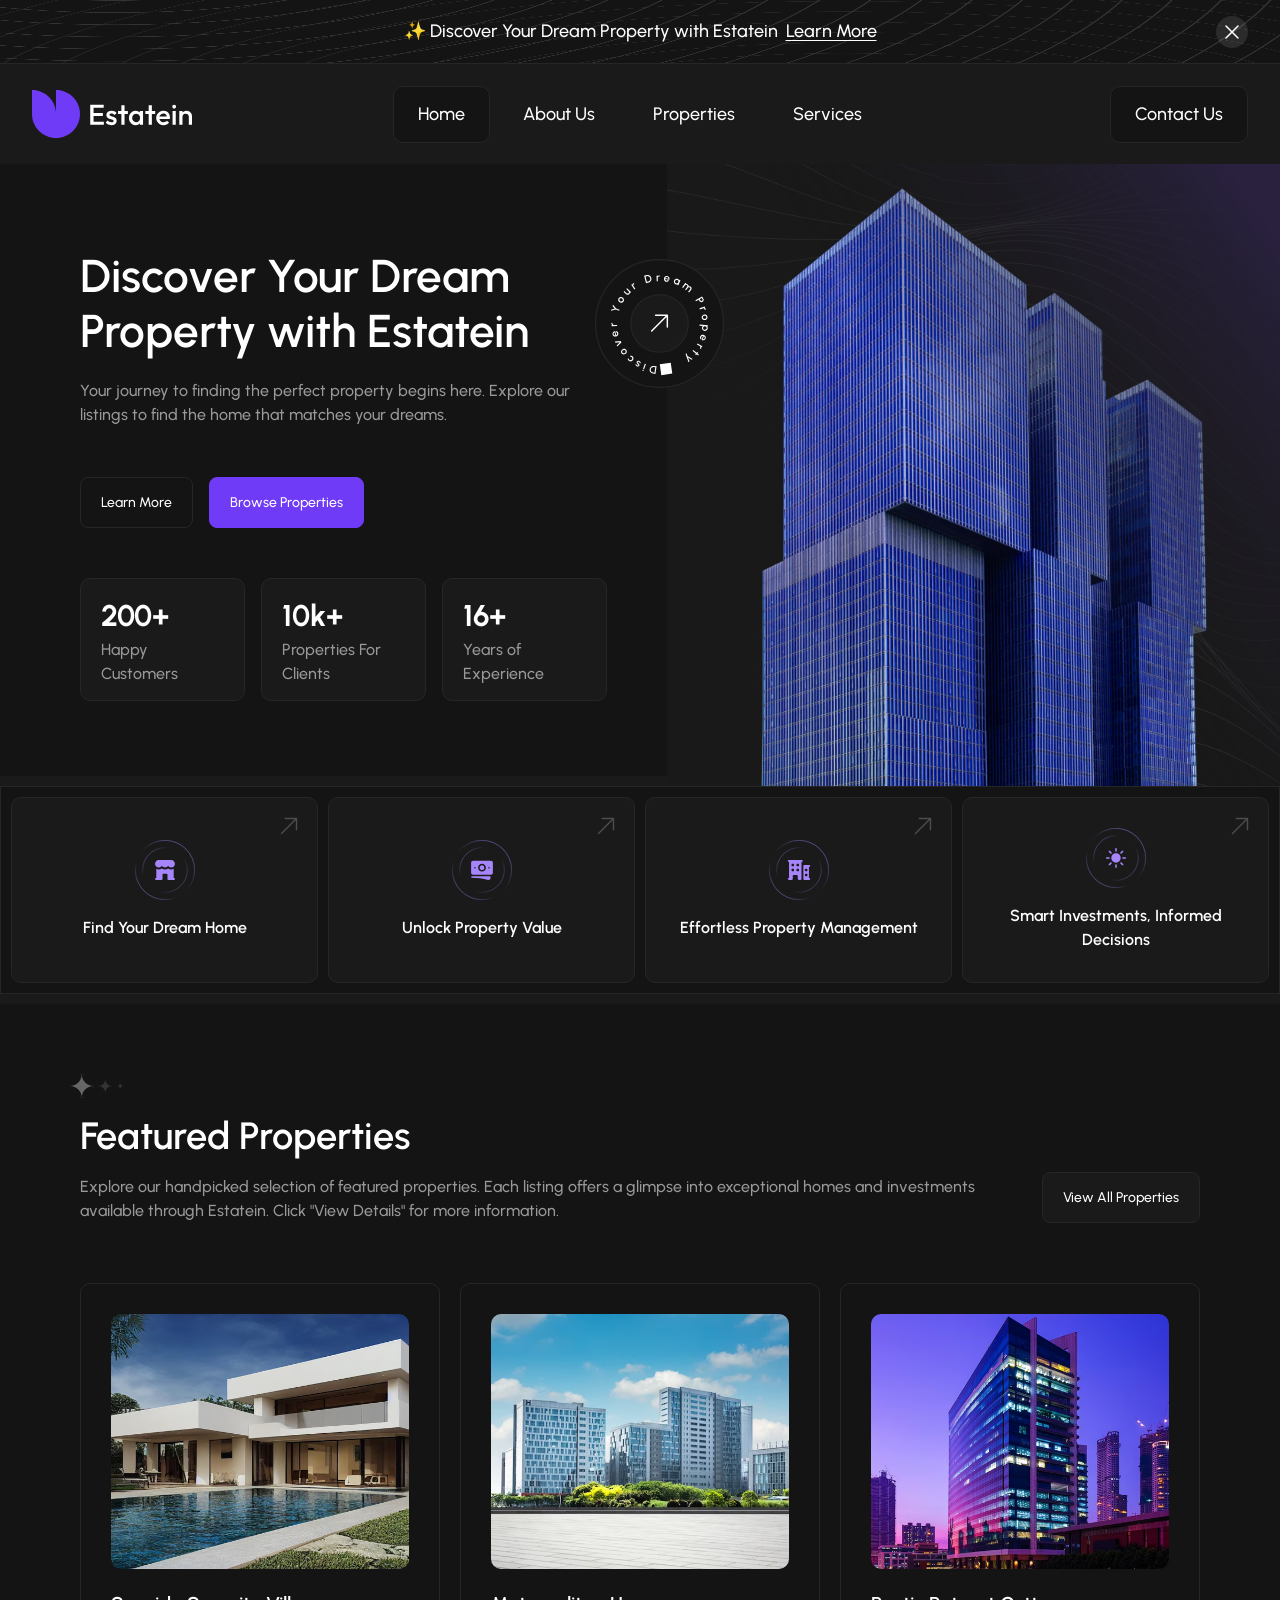
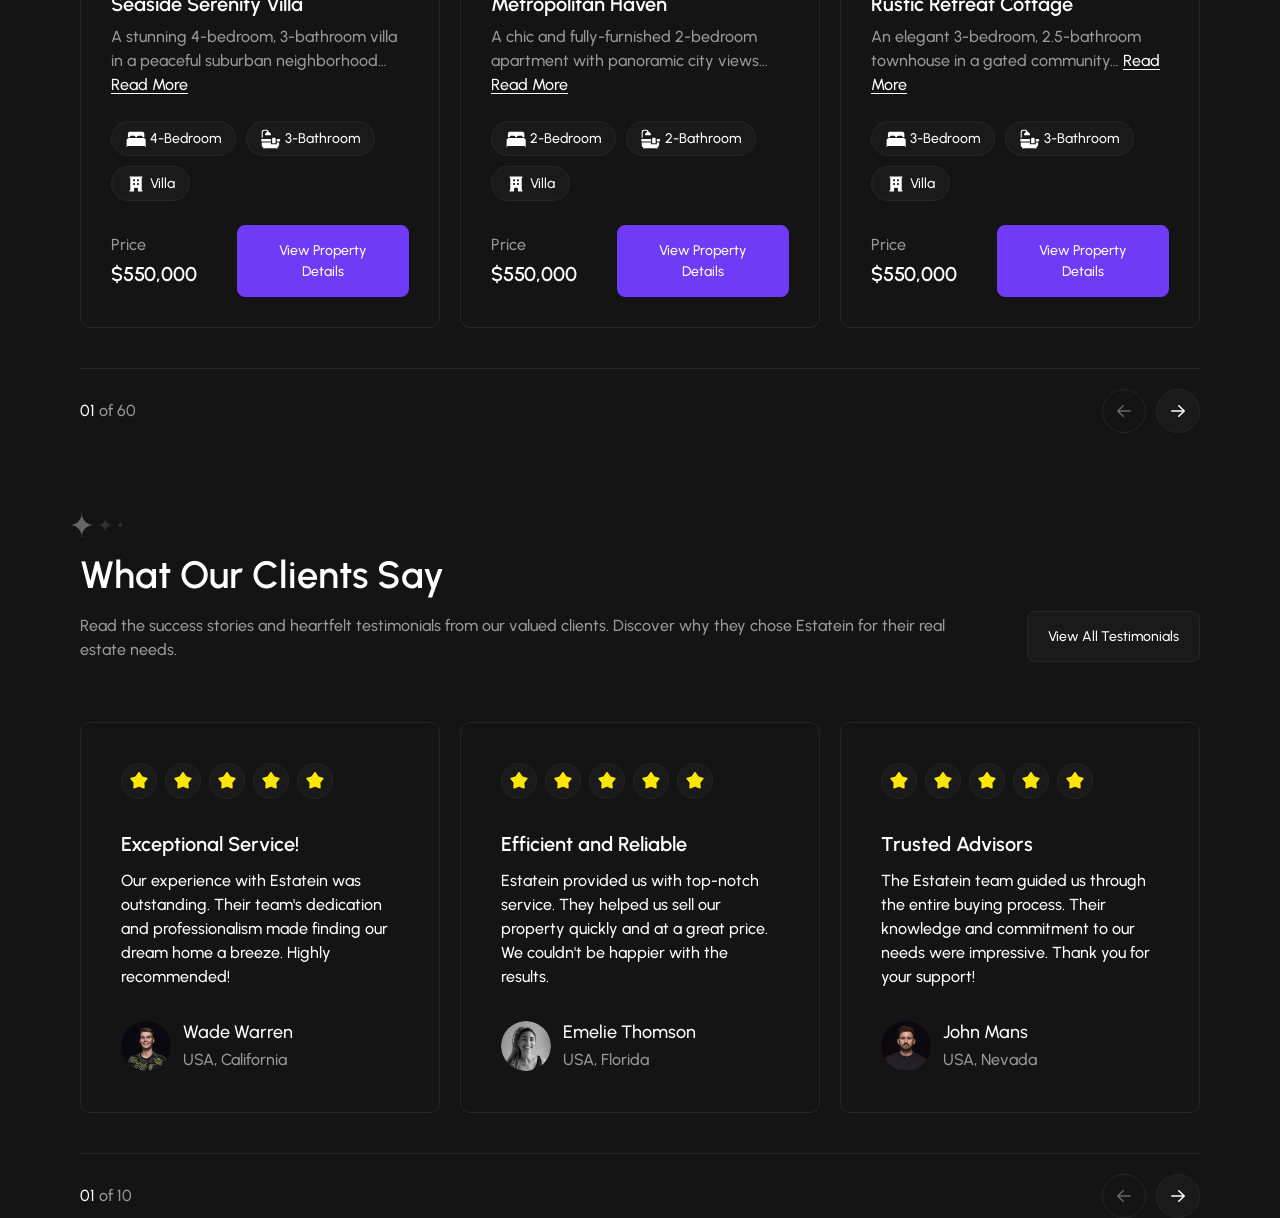
==== index.html @ b96c1e1b "Добавлена адаптивная секция отзывов клиентов и 3d tilt эффект для карточек с отзывами" ====
<!doctype html>
<html lang="en">
<head>
  <meta charset="UTF-8">
  <meta
    name="viewport"
    content="width=device-width, user-scalable=no, initial-scale=1.0, maximum-scale=1.0, minimum-scale=1.0"
  >
  <meta
    http-equiv="X-UA-Compatible"
    content="ie=edge"
  >
  <link
    rel="stylesheet"
    href="./css/fonts.css"
  >
  <link
    rel="stylesheet"
    href="./css/header.css"
  >
  <link
    rel="stylesheet"
    href="./css/footer.css"
  >
  <link
    rel="stylesheet"
    href="./css/normalize.css"
  >
  <link
    rel="stylesheet"
    href="./css/variables.css"
  >
  <link
    rel="stylesheet"
    href="./css/pages/home.css"
  >
  <link
    rel="stylesheet"
    href="./css/global.css"
  >
  <link
    rel="stylesheet"
    href="./css/card-tilt.css"
  >
  <script
    src="./js/burgerButton.js"
    defer
  ></script>
  <script
    src="./js/closeButton.js"
    defer
  ></script>
  <script
    src="./js/cardTilt.js"
    defer
  ></script>
  <title>Home Page</title>
</head>
<body>
<header class="header container">
  <div class="header-announcement">
    <div class="header-announcement-content">
      <span>✨ Discover Your Dream Property with Estatein</span>
      <a href="./properties.html">Learn More</a>
    </div>
    <button
      class="header-announcement-close"
      type="button"
      aria-label="Close announcement"
    >
      <img
        src="./images/items/button-header.svg"
        alt=""
        width="32"
        height="32"
      >
    </button>
  </div>

  <div class="header-inner">
    <div class="header-main">
      <div class="header-brand">
        <a
          class="header-logo"
          href="./index.html"
          aria-label="Estatein home"
        >
          <img
            src="./images/logo/Logo.svg"
            alt="Estatein"
            width="160"
            height="48"
          >
        </a>
      </div>

      <nav
        class="header-nav"
        aria-label="Main navigation"
      >
        <ul class="header-nav-list">
          <li>
            <a
              class="header-nav-link"
              href="./index.html"
              aria-current="page"
            >Home
            </a>
          </li>
          <li>
            <a
              class="header-nav-link"
              href="./about.html"
            >About Us
            </a>
          </li>
          <li>
            <a
              class="header-nav-link"
              href="./properties.html"
            >Properties
            </a>
          </li>
          <li>
            <a
              class="header-nav-link"
              href="./services.html"
            >Services
            </a>
          </li>
        </ul>
      </nav>

      <div class="header-actions">
        <a
          class="header-contact"
          href="./contact.html"
        >Contact Us
        </a>

        <button
          class="header-burger"
          type="button"
          aria-label="Open menu"
          aria-controls="site-dropdown-menu"
          aria-expanded="false"
          data-js-menu-toggle
        >
          <span aria-hidden="true"></span>
          <span aria-hidden="true"></span>
          <span aria-hidden="true"></span>
        </button>
      </div>
    </div>

    <nav
      class="dropdown-menu"
      id="site-dropdown-menu"
      aria-label="Mobile navigation"
      data-js-dropdown-menu
    >
      <ul class="dropdown-menu-list">
        <li>
          <a
            href="./index.html"
            aria-current="page"
          >Home
          </a>
        </li>
        <li>
          <a href="./about.html">About Us</a>
        </li>
        <li>
          <a href="./properties.html">Properties</a>
        </li>
        <li>
          <a href="./services.html">Services</a>
        </li>
        <li>
          <a href="./contact.html">Contact Us</a>
        </li>
      </ul>
    </nav>
  </div>
</header>
<main class="main container">
  <section
    class="hero"
    aria-labelledby="hero-title"
  >
    <div class="hero-main">
      <div class="hero-content">
        <h1
          class="hero-title"
          id="hero-title"
        >Discover Your Dream Property with Estatein
        </h1>
        <p class="hero-description">
          Your journey to finding the perfect property begins here. Explore our listings to find the home that matches your dreams.
        </p>

        <div class="hero-actions">
          <a
            class="hero-button"
            href="./about.html"
          >Learn More
          </a>
          <a
            class="hero-button hero-button-primary"
            href="./properties.html"
          >Browse Properties
          </a>
        </div>

        <ul
          class="hero-stats"
          aria-label="Estatein in numbers"
        >
          <li class="hero-stat">
            <strong class="hero-stat-value">200+</strong>
            <span class="hero-stat-label">Happy Customers</span>
          </li>
          <li class="hero-stat">
            <strong class="hero-stat-value">10k+</strong>
            <span class="hero-stat-label">Properties For Clients</span>
          </li>
          <li class="hero-stat">
            <strong class="hero-stat-value">16+</strong>
            <span class="hero-stat-label">Years of Experience</span>
          </li>
        </ul>
      </div>

      <div class="hero-media">
        <img
          class="hero-image"
          src="./images/hero/hero-building.png"
          alt="Modern high-rise buildings with blue glass facades"
          width="920"
          height="814"
          fetchpriority="high"
        >
        <a
          class="hero-discover"
          href="./properties.html"
          aria-label="Discover your dream property"
        >
          <img
            src="./images/hero/discover-property.svg"
            alt=""
            width="175"
            height="175"
          >
        </a>
      </div>
    </div>

    <ul
      class="hero-features"
      aria-label="Explore Estatein services"
    >
      <li class="hero-feature">
        <a
          class="hero-feature-link"
          href="./properties.html"
        >
          <img
            class="hero-feature-icon"
            src="./images/hero/find-home.svg"
            alt=""
            width="82"
            height="82"
          >
          <span class="hero-feature-title">Find Your Dream Home</span>
          <img
            class="hero-feature-arrow"
            src="./images/hero/arrow-up-right.svg"
            alt=""
            width="34"
            height="34"
          >
        </a>
      </li>
      <li class="hero-feature">
        <a
          class="hero-feature-link"
          href="./services.html"
        >
          <img
            class="hero-feature-icon"
            src="./images/hero/property-value.svg"
            alt=""
            width="82"
            height="82"
          >
          <span class="hero-feature-title">Unlock Property Value</span>
          <img
            class="hero-feature-arrow"
            src="./images/hero/arrow-up-right.svg"
            alt=""
            width="34"
            height="34"
          >
        </a>
      </li>
      <li class="hero-feature">
        <a
          class="hero-feature-link"
          href="./services.html"
        >
          <img
            class="hero-feature-icon"
            src="./images/hero/property-management.svg"
            alt=""
            width="82"
            height="82"
          >
          <span class="hero-feature-title">Effortless Property Management</span>
          <img
            class="hero-feature-arrow"
            src="./images/hero/arrow-up-right.svg"
            alt=""
            width="34"
            height="34"
          >
        </a>
      </li>
      <li class="hero-feature">
        <a
          class="hero-feature-link"
          href="./services.html"
        >
          <img
            class="hero-feature-icon"
            src="./images/hero/smart-investments.svg"
            alt=""
            width="82"
            height="82"
          >
          <span class="hero-feature-title">Smart Investments, Informed Decisions</span>
          <img
            class="hero-feature-arrow"
            src="./images/hero/arrow-up-right.svg"
            alt=""
            width="34"
            height="34"
          >
        </a>
      </li>
    </ul>
  </section>
  <section class="properties" aria-labelledby="properties-title">
    <div class="properties-header">
      <img
        class="properties-sparkles"
        src="./images/properties/sparkles.svg"
        alt=""
        width="69"
        height="30"
      >
      <h2 class="properties-title" id="properties-title">Featured Properties</h2>
      <p class="properties-description">
        Explore our handpicked selection of featured properties. Each listing offers a glimpse into exceptional homes and investments available through Estatein.<span class="properties-description-extra"> Click "View Details" for more information.</span>
      </p>
    </div>

    <a class="properties-all" href="./properties.html">View All Properties</a>

    <ul
      class="properties-list"
      aria-label="Featured properties. Scroll to view more homes."
      tabindex="0"
      data-js-properties-list
    >
      <li class="property-card-item">
        <article class="property-card" aria-labelledby="seaside-property-title">
          <img
            class="property-card-image"
            src="./images/properties/seaside-serenity-villa.png"
            alt="Modern white villa with a swimming pool and palm trees"
            width="432"
            height="318"
            loading="lazy"
          >
          <div class="property-card-content">
            <div class="property-card-description">
              <h3 class="property-card-title" id="seaside-property-title">Seaside Serenity Villa</h3>
              <p class="property-card-text">
                A stunning 4-bedroom, 3-bathroom villa in a peaceful suburban neighborhood…
                <a class="property-card-read-more" href="./property-details.html">Read More</a>
              </p>
            </div>
            <ul class="property-tags" aria-label="Property features">
              <li class="property-tag">
                <img src="./images/properties/bedroom.svg" alt="" width="24" height="24" >
                <span>4-Bedroom</span>
              </li>
              <li class="property-tag">
                <img src="./images/properties/bathroom.svg" alt="" width="24" height="24" >
                <span>3-Bathroom</span>
              </li>
              <li class="property-tag">
                <img src="./images/properties/villa.svg" alt="" width="24" height="24" >
                <span>Villa</span>
              </li>
            </ul>
            <div class="property-card-footer">
              <div class="property-price">
                <span class="property-price-label">Price</span>
                <strong class="property-price-value">$550,000</strong>
              </div>
              <a class="property-card-button" href="./property-details.html">View Property Details</a>
            </div>
          </div>
        </article>
      </li>

      <li class="property-card-item">
        <article class="property-card" aria-labelledby="metropolitan-property-title">
          <img
            class="property-card-image"
            src="./images/properties/metropolitan-haven.png"
            alt="Light blue residential towers overlooking the waterfront"
            width="432"
            height="318"
            loading="lazy"
          >
          <div class="property-card-content">
            <div class="property-card-description">
              <h3 class="property-card-title" id="metropolitan-property-title">Metropolitan Haven</h3>
              <p class="property-card-text">
                A chic and fully-furnished 2-bedroom apartment with panoramic city views…
                <a class="property-card-read-more" href="./property-details.html">Read More</a>
              </p>
            </div>
            <ul class="property-tags" aria-label="Property features">
              <li class="property-tag">
                <img src="./images/properties/bedroom.svg" alt="" width="24" height="24" >
                <span>2-Bedroom</span>
              </li>
              <li class="property-tag">
                <img src="./images/properties/bathroom.svg" alt="" width="24" height="24" >
                <span>2-Bathroom</span>
              </li>
              <li class="property-tag">
                <img src="./images/properties/villa.svg" alt="" width="24" height="24" >
                <span>Villa</span>
              </li>
            </ul>
            <div class="property-card-footer">
              <div class="property-price">
                <span class="property-price-label">Price</span>
                <strong class="property-price-value">$550,000</strong>
              </div>
              <a class="property-card-button" href="./property-details.html">View Property Details</a>
            </div>
          </div>
        </article>
      </li>

      <li class="property-card-item">
        <article class="property-card" aria-labelledby="rustic-property-title">
          <img
            class="property-card-image"
            src="./images/properties/rustic-retreat-cottage.png"
            alt="Glass skyscrapers lit in purple at dusk"
            width="432"
            height="318"
            loading="lazy"
          >
          <div class="property-card-content">
            <div class="property-card-description">
              <h3 class="property-card-title" id="rustic-property-title">Rustic Retreat Cottage</h3>
              <p class="property-card-text">
                An elegant 3-bedroom, 2.5-bathroom townhouse in a gated community…
                <a class="property-card-read-more" href="./property-details.html">Read More</a>
              </p>
            </div>
            <ul class="property-tags" aria-label="Property features">
              <li class="property-tag">
                <img src="./images/properties/bedroom.svg" alt="" width="24" height="24" >
                <span>3-Bedroom</span>
              </li>
              <li class="property-tag">
                <img src="./images/properties/bathroom.svg" alt="" width="24" height="24" >
                <span>3-Bathroom</span>
              </li>
              <li class="property-tag">
                <img src="./images/properties/villa.svg" alt="" width="24" height="24" >
                <span>Villa</span>
              </li>
            </ul>
            <div class="property-card-footer">
              <div class="property-price">
                <span class="property-price-label">Price</span>
                <strong class="property-price-value">$550,000</strong>
              </div>
              <a class="property-card-button" href="./property-details.html">View Property Details</a>
            </div>
          </div>
        </article>
      </li>
    </ul>

    <div class="properties-footer">
      <nav class="properties-pagination" aria-label="Featured properties pagination">
        <span class="properties-counter"><span class="properties-current-page">01</span> of 60</span>
        <button
          class="properties-arrow properties-arrow-prev"
          type="button"
          aria-label="Previous properties"
          data-js-properties-prev
          disabled
        >
          <img src="./images/properties/arrow-right.svg" alt="" width="24" height="24" >
        </button>
        <button
          class="properties-arrow properties-arrow-next"
          type="button"
          aria-label="Next properties"
          data-js-properties-next
        >
          <img src="./images/properties/arrow-right.svg" alt="" width="24" height="24" >
        </button>
      </nav>
    </div>
  </section>
  <section class="testimonials" aria-labelledby="testimonials-title">
    <div class="testimonials-header">
      <img
        class="testimonials-sparkles"
        src="./images/properties/sparkles.svg"
        alt=""
        width="69"
        height="30"
      >
      <h2 class="testimonials-title" id="testimonials-title">What Our Clients Say</h2>
      <p class="testimonials-description">
        Read the success stories and heartfelt testimonials from our valued clients. Discover why they chose Estatein for their real estate needs.
      </p>
    </div>

    <a class="testimonials-all" href="./about.html">View All Testimonials</a>

    <ul
      class="testimonials-list"
      id="testimonials-list"
      aria-label="Client testimonials. Scroll to read more reviews."
      tabindex="0"
      data-js-testimonials-list
    >
      <li class="review-card-item t-tilt" data-js-tilt>
        <article class="review-card t-tilt-card" data-js-tilt-card aria-labelledby="wade-review-title">
          <div class="review-rating" role="img" aria-label="Rated 5 out of 5">
            <img src="./images/testimonials/rating-star.svg" alt="" width="44" height="44">
            <img src="./images/testimonials/rating-star.svg" alt="" width="44" height="44">
            <img src="./images/testimonials/rating-star.svg" alt="" width="44" height="44">
            <img src="./images/testimonials/rating-star.svg" alt="" width="44" height="44">
            <img src="./images/testimonials/rating-star.svg" alt="" width="44" height="44">
          </div>
          <div class="review-content">
            <h3 class="review-title" id="wade-review-title">Exceptional Service!</h3>
            <blockquote class="review-quote">
              <p class="review-text">
                Our experience with Estatein was outstanding. Their team's dedication and professionalism made finding our dream home a breeze. Highly recommended!
              </p>
            </blockquote>
          </div>
          <div class="review-author">
            <img
              class="review-author-photo"
              src="./images/testimonials/wade-warren.png"
              alt=""
              width="60"
              height="60"
              loading="lazy"
            >
            <div class="review-author-info">
              <span class="review-author-name">Wade Warren</span>
              <span class="review-author-location">USA, California</span>
            </div>
          </div>
          <div class="t-tilt-glare" aria-hidden="true"></div>
        </article>
      </li>

      <li class="review-card-item t-tilt" data-js-tilt>
        <article class="review-card t-tilt-card" data-js-tilt-card aria-labelledby="emelie-review-title">
          <div class="review-rating" role="img" aria-label="Rated 5 out of 5">
            <img src="./images/testimonials/rating-star.svg" alt="" width="44" height="44">
            <img src="./images/testimonials/rating-star.svg" alt="" width="44" height="44">
            <img src="./images/testimonials/rating-star.svg" alt="" width="44" height="44">
            <img src="./images/testimonials/rating-star.svg" alt="" width="44" height="44">
            <img src="./images/testimonials/rating-star.svg" alt="" width="44" height="44">
          </div>
          <div class="review-content">
            <h3 class="review-title" id="emelie-review-title">Efficient and Reliable</h3>
            <blockquote class="review-quote">
              <p class="review-text">
                Estatein provided us with top-notch service. They helped us sell our property quickly and at a great price. We couldn't be happier with the results.
              </p>
            </blockquote>
          </div>
          <div class="review-author">
            <img
              class="review-author-photo"
              src="./images/testimonials/emelie-thomson.png"
              alt=""
              width="60"
              height="60"
              loading="lazy"
            >
            <div class="review-author-info">
              <span class="review-author-name">Emelie Thomson</span>
              <span class="review-author-location">USA, Florida</span>
            </div>
          </div>
          <div class="t-tilt-glare" aria-hidden="true"></div>
        </article>
      </li>

      <li class="review-card-item t-tilt" data-js-tilt>
        <article class="review-card t-tilt-card" data-js-tilt-card aria-labelledby="john-review-title">
          <div class="review-rating" role="img" aria-label="Rated 5 out of 5">
            <img src="./images/testimonials/rating-star.svg" alt="" width="44" height="44">
            <img src="./images/testimonials/rating-star.svg" alt="" width="44" height="44">
            <img src="./images/testimonials/rating-star.svg" alt="" width="44" height="44">
            <img src="./images/testimonials/rating-star.svg" alt="" width="44" height="44">
            <img src="./images/testimonials/rating-star.svg" alt="" width="44" height="44">
          </div>
          <div class="review-content">
            <h3 class="review-title" id="john-review-title">Trusted Advisors</h3>
            <blockquote class="review-quote">
              <p class="review-text">
                The Estatein team guided us through the entire buying process. Their knowledge and commitment to our needs were impressive. Thank you for your support!
              </p>
            </blockquote>
          </div>
          <div class="review-author">
            <img
              class="review-author-photo"
              src="./images/testimonials/john-mans.png"
              alt=""
              width="60"
              height="60"
              loading="lazy"
            >
            <div class="review-author-info">
              <span class="review-author-name">John Mans</span>
              <span class="review-author-location">USA, Nevada</span>
            </div>
          </div>
          <div class="t-tilt-glare" aria-hidden="true"></div>
        </article>
      </li>
    </ul>

    <div class="testimonials-footer">
      <nav class="testimonials-pagination" aria-label="Client testimonials pagination">
        <span class="testimonials-counter" data-js-testimonials-counter><span class="testimonials-current-page">01</span> of 10</span>
        <button
          class="testimonials-arrow testimonials-arrow-prev"
          type="button"
          aria-label="Previous testimonials"
          data-js-testimonials-prev
          disabled
        >
          <img src="./images/properties/arrow-right.svg" alt="" width="24" height="24">
        </button>
        <button
          class="testimonials-arrow testimonials-arrow-next"
          type="button"
          aria-label="Next testimonials"
          data-js-testimonials-next
        >
          <img src="./images/properties/arrow-right.svg" alt="" width="24" height="24">
        </button>
      </nav>
    </div>
  </section>
</main>

</body>
</html>
---- css/fonts.css ----
@font-face {
  font-family: "Urbanist";
  src: url("../fonts/Urbanist-Variable.ttf") format("truetype");
  font-style: normal;
  font-weight: 100 900;
  font-display: swap;
}

@font-face {
  font-family: "Urbanist";
  src: url("../fonts/Urbanist-Italic-Variable.ttf") format("truetype");
  font-style: italic;
  font-weight: 100 900;
  font-display: swap;
}
---- css/header.css ----
.header.container {
  position: sticky;
  top: 0;
  z-index: 100;
  width: 100%;
  max-width: none;
  padding: 0;
  margin: 0;
  background: var(--color-grey-10);
}

.header-announcement {
  display: flex;
  align-items: center;
  min-height: 64px;
  padding: 12px 32px;
  background-color: var(--color-grey-08);
  background-image:
    repeating-radial-gradient(ellipse 35% 180% at 9% -110%, transparent 0 34px, var(--color-grey-20) 35px 36px, transparent 37px 48px),
    repeating-radial-gradient(ellipse 45% 170% at 66% 180%, transparent 0 42px, var(--color-grey-15) 43px 44px, transparent 45px 56px);
  border-bottom: 1px solid var(--color-grey-15);
  color: var(--color-absolute-white);
  font-size: 18px;
  font-weight: 500;
  white-space: nowrap;
}

.header-announcement.non-active {
  display: none;
}

.header-announcement::before {
  content: "";
  flex: 0 0 32px;
}

.header-announcement-content {
  display: flex;
  align-items: center;
  justify-content: center;
  flex: 1;
  gap: 8px;
}

.header-announcement a {
  color: inherit;
  text-decoration: underline;
  text-underline-offset: 3px;
}

.header-announcement-close {
  flex: 0 0 32px;
  width: 32px;
  height: 32px;
  padding: 0;
  border: 0;
  border-radius: 50%;
  background: transparent;
  cursor: pointer;
}

.header-inner {
  position: relative;
  display: flex;
  flex-direction: column;
  width: calc(100% - 64px);
  max-width: 1600px;
  margin: 0 auto;
}

.header-main {
  display: flex;
  align-items: center;
  min-height: 100px;
  gap: 16px;
}

.header-brand,
.header-actions {
  display: flex;
  align-items: center;
  flex: 1 1 0;
}

.header-actions {
  justify-content: flex-end;
}

.header-logo {
  display: inline-flex;
}

.header-logo img {
  width: 160px;
  height: 48px;
}

.header-nav-list {
  display: flex;
  align-items: center;
  gap: 8px;
}

.header-nav-link,
.header-contact {
  display: inline-flex;
  align-items: center;
  justify-content: center;
  min-height: 56px;
  padding: 14px 24px;
  border: 1px solid transparent;
  border-radius: 10px;
  color: var(--color-absolute-white);
  font-size: 18px;
  font-weight: 500;
  text-decoration: none;
  white-space: nowrap;
  transition: border-color 0.3s ease, background-color 0.3s ease;
}

.header-nav-link:hover,
.header-nav-link:focus-visible,
.header-nav-link[aria-current="page"] {
  border-color: var(--color-grey-15);
  background: var(--color-grey-08);
}

.header-contact {
  border-color: var(--color-grey-15);
  background: var(--color-grey-08);
}

.header-contact:hover,
.header-contact:focus-visible {
  border-color: var(--color-purple-60);
}

.header-burger,
.dropdown-menu {
  display: none;
}

@media (max-width: 960px) {
  .header-nav,
  .header-contact {
    display: none;
  }

  .header-actions {
    flex: 0 0 auto;
  }

  .header-main {
    min-height: 80px;
  }

  .header-burger {
    display: flex;
    flex-direction: column;
    align-items: flex-end;
    justify-content: center;
    gap: 4.375px;
    width: 28px;
    height: 28px;
    padding: 0 3.5px;
    border: 0;
    border-radius: 0;
    background: transparent;
    cursor: pointer;
  }

  .header-burger span {
    flex-shrink: 0;
    width: 21px;
    height: 1.75px;
    border-radius: 1px;
    background: var(--color-absolute-white);
  }

  .header-burger span:last-child {
    width: 11.375px;
  }

  .dropdown-menu {
    position: absolute;
    top: calc(100% + 8px);
    right: 0;
    display: block;
    width: min(320px, 100%);
    padding: 12px;
    border: 1px solid var(--color-grey-15);
    border-radius: 10px;
    background: var(--color-grey-10);
    box-shadow: 0 10px 30px var(--color-grey-08);
    transform-origin: top right;
    transform: scale(var(--dropdown-closing-scale));
    opacity: 0;
    visibility: hidden;
    pointer-events: none;
    transition:
      transform var(--dropdown-close-dur) var(--dropdown-ease),
      opacity var(--dropdown-close-dur) var(--dropdown-ease),
      visibility 0s linear var(--dropdown-close-dur);
    will-change: transform, opacity;
  }

  .dropdown-menu.is-active {
    transform: scale(1);
    opacity: 1;
    visibility: visible;
    pointer-events: auto;
    animation: dropdown-open var(--dropdown-open-dur) var(--dropdown-ease);
    transition:
      transform var(--dropdown-open-dur) var(--dropdown-ease),
      opacity var(--dropdown-open-dur) var(--dropdown-ease),
      visibility 0s;
  }

  .dropdown-menu-list {
    display: flex;
    flex-direction: column;
    gap: 4px;
  }

  .dropdown-menu-list a {
    display: block;
    padding: 12px 16px;
    border-radius: 8px;
    color: var(--color-absolute-white);
    font-size: 16px;
    text-decoration: none;
  }

  .dropdown-menu-list a:hover,
  .dropdown-menu-list a:focus-visible,
  .dropdown-menu-list a[aria-current="page"] {
    background: var(--color-grey-08);
  }
}

@keyframes dropdown-open {
  from {
    transform: scale(var(--dropdown-pre-scale));
    opacity: 0;
  }

  to {
    transform: scale(1);
    opacity: 1;
  }
}

@media (max-width: 600px) {
  .header-announcement {
    padding: 12px 16px;
    font-size: 13px;
    white-space: normal;
  }

  .header-announcement-content {
    flex-wrap: wrap;
    gap: 4px;
    text-align: center;
  }

  .header-inner {
    width: calc(100% - 40px);
  }

  .header-main {
    min-height: 72px;
  }

  .header-logo img {
    width: 128px;
    height: auto;
  }
}

@media (prefers-reduced-motion: reduce) {
  .header-nav-link,
  .header-contact,
  .dropdown-menu,
  .dropdown-menu.is-active {
    transition: none;
  }

  .dropdown-menu.is-active {
    animation: none;
  }
}
---- css/variables.css ----
:root {
  /* Figma: Absolute */
  --color-absolute-white: #ffffff;
  --color-absolute-black: #000000;

  /* Figma: Purple */
  --color-purple-60: #703bf7;
  --color-purple-65: #8254f8;
  --color-purple-70: #946cf9;
  --color-purple-75: #a685fa;
  --color-purple-90: #dbcefd;
  --color-purple-95: #ede7fe;
  --color-purple-97: #f4f0fe;
  --color-purple-99: #fbfaff;

  /* Figma: White */
  --color-white-90: #e4e4e7;
  --color-white-95: #f1f1f3;
  --color-white-97: #f7f7f8;
  --color-white-99: #fcfcfd;

  /* Figma: Grey */
  --color-grey-08: #141414;
  --color-grey-10: #1a1a1a;
  --color-grey-15: #262626;
  --color-grey-20: #333333;
  --color-grey-30: #4d4d4d;
  --color-grey-40: #666666;
  --color-grey-50: #808080;
  --color-grey-60: #999999;

  /* Colors already referenced by header.css */
  --color-surface: var(--color-grey-10);
  --color-border: var(--color-grey-15);
  --color-nav-hover: #b89bff;
  --dropdown-open-dur: 250ms;
  --dropdown-close-dur: 150ms;
  --dropdown-pre-scale: 0.97;
  --dropdown-closing-scale: 0.99;
  --dropdown-ease: cubic-bezier(0.22, 1, 0.36, 1);

  /* Card hover tilt */
  --tilt-perspective: 1000px;
  --tilt-return: 1000ms;
  --tilt-return-ease: cubic-bezier(0.22, 1, 0.36, 1);
  --tilt-follow: 400ms;
  --tilt-follow-ease: cubic-bezier(0.22, 1, 0.36, 1);
  --tilt-glare-opacity: 0.32;
  --tilt-glare-fade: 300ms;
  --tilt-glare-ease: cubic-bezier(0.22, 1, 0.36, 1);

  --color-tilt-glare-strong: rgba(255, 255, 255, 0.48);
  --color-tilt-glare-soft: rgba(255, 255, 255, 0.06);
  --color-tilt-glare-medium: rgba(255, 255, 255, 0.22);
  --color-tilt-glare-faint: rgba(255, 255, 255, 0.04);
  --color-tilt-glare-wide: rgba(255, 255, 255, 0.10);
  --color-tilt-glare-transparent: rgba(255, 255, 255, 0);
}
---- css/pages/home.css ----
.main.container {
  max-width: none;
  padding: 0;
}

.hero-main {
  display: flex;
}

.hero-content {
  display: flex;
  flex-direction: column;
  justify-content: center;
  flex: 0 0 52.083333%;
  min-width: 0;
  padding: 80px 80px 80px max(80px, calc((100vw - 1596px) / 2));
}

.hero-title {
  font-size: 60px;
  font-weight: 600;
  line-height: 1.2;
}

.hero-description {
  margin-top: 24px;
  color: var(--color-grey-60);
  font-size: 18px;
  font-weight: 500;
  line-height: 1.5;
}

.hero-actions {
  display: flex;
  flex-wrap: wrap;
  gap: 20px;
  margin-top: 60px;
}

.hero-button {
  display: inline-flex;
  align-items: center;
  justify-content: center;
  padding: 18px 24px;
  border: 1px solid var(--color-grey-15);
  border-radius: 10px;
  color: var(--color-absolute-white);
  background: var(--color-grey-08);
  font-size: 18px;
  font-weight: 500;
  line-height: 1.5;
  text-decoration: none;
  transition: background-color 0.2s ease, border-color 0.2s ease;
}

.hero-button-primary {
  border-color: var(--color-purple-60);
  background: var(--color-purple-60);
}

.hero-stats {
  display: flex;
  gap: 20px;
  margin-top: 60px;
}

.hero-stat {
  display: flex;
  flex-direction: column;
  flex: 1 1 0;
  min-width: 0;
  padding: 16px 24px;
  border: 1px solid var(--color-grey-15);
  border-radius: 12px;
  background: var(--color-grey-10);
}

.hero-stat-value {
  font-size: 40px;
  font-weight: 700;
  line-height: 1.5;
}

.hero-stat-label {
  color: var(--color-grey-60);
  font-size: 18px;
  font-weight: 500;
  line-height: 1.5;
}

.hero-media {
  position: relative;
  flex: 1 1 0;
  min-width: 0;
}

.hero-image {
  width: 100%;
  height: 814px;
  object-fit: cover;
}

.hero-discover {
  position: absolute;
  top: 148px;
  left: -96px;
  width: 175px;
  border-radius: 50%;
}

.hero-discover img {
  width: 100%;
  height: auto;
}

.hero-features {
  display: flex;
  gap: 20px;
  padding: 20px;
  border: 1px solid var(--color-grey-15);
  background: var(--color-grey-08);
  box-shadow: 0 0 0 10px var(--color-grey-10);
}

.hero-feature {
  display: flex;
  flex: 1 1 0;
  min-width: 0;
}

.hero-feature-link {
  position: relative;
  display: flex;
  flex-direction: column;
  align-items: center;
  justify-content: center;
  gap: 20px;
  width: 100%;
  padding: 40px 20px;
  border: 1px solid var(--color-grey-15);
  border-radius: 12px;
  color: var(--color-absolute-white);
  background: var(--color-grey-10);
  text-align: center;
  text-decoration: none;
  transition: border-color 0.2s ease;
}

.hero-feature-icon {
  width: 82px;
  height: 82px;
}

.hero-feature-title {
  font-size: 20px;
  font-weight: 600;
  line-height: 1.5;
}

.hero-feature-arrow {
  position: absolute;
  top: 20px;
  right: 20px;
  width: 34px;
  height: 34px;
}

@media (max-width: 1440px) {
  .hero-content {
    padding: 60px 60px 60px 80px;
  }

  .hero-title {
    font-size: 46px;
  }

  .hero-description {
    margin-top: 20px;
    font-size: 16px;
  }

  .hero-actions,
  .hero-stats {
    gap: 16px;
    margin-top: 50px;
  }

  .hero-button {
    padding: 14px 20px;
    border-radius: 8px;
    font-size: 14px;
  }

  .hero-stat {
    padding: 14px 20px;
    border-radius: 10px;
  }

  .hero-stat-value {
    font-size: 30px;
  }

  .hero-stat-label {
    font-size: 16px;
  }

  .hero-image {
    height: 622px;
  }

  .hero-discover {
    top: 95px;
    left: -72px;
    width: 129px;
  }

  .hero-features {
    gap: 10px;
    padding: 10px;
  }

  .hero-feature-link {
    gap: 16px;
    padding: 30px 14px;
    border-radius: 10px;
  }

  .hero-feature-icon {
    width: 60px;
    height: 60px;
  }

  .hero-feature-title {
    font-size: 16px;
  }

  .hero-feature-arrow {
    top: 16px;
    right: 16px;
    width: 24px;
    height: 24px;
  }
}

@media (min-width: 961px) and (max-width: 1200px) {
  .hero-content {
    padding: 40px 32px;
  }

  .hero-title {
    font-size: 38px;
  }

  .hero-stat {
    padding: 14px 12px;
  }

  .hero-stat-label {
    font-size: 14px;
  }
}

@media (max-width: 960px) {
  .hero-main {
    flex-direction: column;
    gap: 56px;
    padding: 40px 32px 0;
  }

  .hero-content {
    flex: auto;
    padding: 0;
  }

  .hero-media {
    flex: auto;
    order: -1;
  }

  .hero-image {
    height: auto;
    aspect-ratio: 358 / 302;
    border: 1px solid var(--color-grey-15);
    border-radius: 12px;
  }

  .hero-discover {
    top: auto;
    bottom: -40px;
    left: 0;
    width: 117px;
  }

  .hero-actions,
  .hero-stats {
    margin-top: 40px;
  }

  .hero-stats {
    flex-wrap: wrap;
    gap: 12px;
  }

  .hero-stat {
    flex: 1 1 calc(50% - 6px);
    padding: 16px;
    text-align: center;
  }

  .hero-stat:last-child {
    flex-basis: 100%;
  }

  .hero-features {
    flex-wrap: wrap;
    margin: 40px 32px 0;
    border-radius: 12px;
    box-shadow: 0 0 0 4px var(--color-grey-10);
  }

  .hero-feature {
    flex-basis: calc(50% - 5px);
  }
}

@media (max-width: 600px) {
  .hero-main {
    padding-inline: 16px;
  }

  .hero-title {
    font-size: 28px;
  }

  .hero-description {
    margin-top: 16px;
    font-size: 14px;
  }

  .hero-actions {
    flex-direction: column;
  }

  .hero-stat-value {
    font-size: 24px;
  }

  .hero-stat-label {
    font-size: 14px;
  }

  .hero-features {
    margin-inline: 16px;
  }

  .hero-feature-link {
    gap: 14px;
    padding: 20px 12px;
  }

  .hero-feature-icon {
    width: 48px;
    height: 48px;
  }

  .hero-feature-title {
    font-size: 14px;
  }

  .hero-feature-arrow {
    top: 10px;
    right: 10px;
    width: 20px;
    height: 20px;
  }
}

@media (hover: hover) {
  .hero-button:hover,
  .hero-feature-link:hover {
    border-color: var(--color-purple-60);
  }

  .hero-button-primary:hover {
    background: var(--color-purple-65);
  }
}

.hero-button:focus-visible,
.hero-feature-link:focus-visible,
.hero-discover:focus-visible {
  outline: 2px solid var(--color-purple-70);
  outline-offset: 4px;
}

@media (prefers-reduced-motion: reduce) {
  .hero-button,
  .hero-feature-link {
    transition: none;
  }
}

.properties {
  display: flex;
  flex-wrap: wrap;
  align-items: flex-end;
  column-gap: 40px;
  width: calc(100% - 64px);
  max-width: 1596px;
  margin: 150px auto 0;
}

.properties-header {
  flex: 1 1 0;
  min-width: 0;
}

.properties-sparkles {
  width: 69px;
  height: 30px;
  margin: -40px 0 10px -20px;
}

.properties-title {
  font-size: 48px;
  font-weight: 600;
  line-height: 1.5;
}

.properties-description {
  margin-top: 14px;
  color: var(--color-grey-60);
  font-size: 18px;
  font-weight: 500;
  line-height: 1.5;
}

.properties-all,
.property-card-button {
  display: inline-flex;
  align-items: center;
  justify-content: center;
  padding: 18px 24px;
  border: 1px solid var(--color-grey-15);
  border-radius: 10px;
  color: var(--color-absolute-white);
  background-color: var(--color-grey-10);
  font-size: 18px;
  font-weight: 500;
  line-height: 1.5;
  text-align: center;
  text-decoration: none;
  transition: background-color 0.2s ease, border-color 0.2s ease;
}

.properties-all {
  flex: 0 0 auto;
}

.properties-list {
  display: flex;
  gap: 30px;
  flex-basis: 100%;
  min-width: 0;
  margin-top: 80px;
}

.property-card-item {
  display: flex;
  flex: 0 0 calc((100% - 60px) / 3);
  min-width: 0;
}

.property-card {
  display: flex;
  flex-direction: column;
  gap: 30px;
  width: 100%;
  padding: 40px;
  border: 1px solid var(--color-grey-15);
  border-radius: 12px;
}

.property-card-image {
  width: 100%;
  height: auto;
  aspect-ratio: 432 / 318;
  border-radius: 10px;
  object-fit: cover;
}

.property-card-content {
  display: flex;
  flex-direction: column;
  gap: 30px;
  flex: 1;
}

.property-card-title {
  font-size: 24px;
  font-weight: 600;
  line-height: 1.5;
}

.property-card-text {
  margin-top: 6px;
  color: var(--color-grey-60);
  font-size: 18px;
  font-weight: 500;
  line-height: 1.5;
}

.property-card-read-more {
  color: var(--color-absolute-white);
  text-underline-offset: 3px;
}

.property-tags {
  display: flex;
  flex-wrap: wrap;
  gap: 10px;
  margin-top: auto;
}

.property-tag {
  display: inline-flex;
  align-items: center;
  gap: 4px;
  padding: 8px 14px;
  border: 1px solid var(--color-grey-15);
  border-radius: 28px;
  background-color: var(--color-grey-10);
  font-size: 18px;
  font-weight: 500;
  line-height: 1.5;
  white-space: nowrap;
}

.property-tag img {
  flex-shrink: 0;
  width: 24px;
  height: 24px;
}

.property-card-footer {
  display: flex;
  align-items: center;
  gap: 50px;
}

.property-price {
  display: flex;
  flex-direction: column;
  gap: 2px;
  flex: 0 0 auto;
}

.property-price-label {
  color: var(--color-grey-60);
  font-size: 18px;
  font-weight: 500;
  line-height: 1.5;
}

.property-price-value {
  font-size: 24px;
  font-weight: 600;
  line-height: 1.5;
}

.property-card-button {
  flex: 1 1 0;
  min-width: 0;
  border-color: var(--color-purple-60);
  background-color: var(--color-purple-60);
}

.properties-footer {
  flex-basis: 100%;
  margin-top: 50px;
  padding-top: 20px;
  border-top: 1px solid var(--color-grey-15);
}

.properties-pagination {
  display: flex;
  align-items: center;
  gap: 10px;
}

.properties-counter {
  margin-right: auto;
  color: var(--color-grey-60);
  font-size: 20px;
  font-weight: 500;
  line-height: 1.5;
  white-space: nowrap;
}

.properties-current-page {
  color: var(--color-absolute-white);
}

.properties-arrow {
  display: inline-flex;
  align-items: center;
  justify-content: center;
  flex: 0 0 58px;
  width: 58px;
  height: 58px;
  padding: 0;
  border: 1px solid var(--color-grey-15);
  border-radius: 50%;
  background-color: var(--color-grey-10);
  cursor: pointer;
  transition: border-color 0.2s ease;
}

.properties-arrow img {
  width: 24px;
  height: 24px;
}

.properties-arrow-prev img {
  transform: rotate(180deg);
}

.properties-arrow:disabled {
  background-color: var(--color-grey-08);
  cursor: default;
}

.properties-arrow:disabled img {
  opacity: 0.35;
}

@media (max-width: 1440px) {
  .properties {
    width: calc(100% - 160px);
    margin-top: 120px;
  }

  .properties-sparkles {
    margin-left: -10px;
    width: 54px;
    height: 24px;
  }

  .properties-title {
    font-size: 38px;
  }

  .properties-description {
    margin-top: 10px;
    font-size: 16px;
  }

  .properties-all,
  .property-card-button {
    padding: 14px 20px;
    border-radius: 8px;
    font-size: 14px;
  }

  .properties-list {
    gap: 20px;
    margin-top: 60px;
  }

  .property-card-item {
    flex-basis: calc((100% - 40px) / 3);
  }

  .property-card {
    gap: 20px;
    padding: 30px;
    border-radius: 10px;
  }

  .property-card-image {
    height: 255px;
    aspect-ratio: auto;
  }

  .property-card-content {
    gap: 24px;
  }

  .property-card-title {
    font-size: 20px;
  }

  .property-card-text,
  .property-price-label {
    font-size: 16px;
  }

  .property-tag {
    padding: 6px 14px;
    font-size: 14px;
  }

  .property-tag img {
    width: 20px;
    height: 20px;
  }

  .property-card-footer {
    gap: 40px;
  }

  .property-price-value {
    font-size: 20px;
  }

  .properties-footer {
    margin-top: 40px;
  }

  .properties-counter {
    font-size: 16px;
  }

  .properties-arrow {
    flex-basis: 44px;
    width: 44px;
    height: 44px;
  }

  .properties-arrow img {
    width: 20px;
    height: 20px;
  }
}

@media (max-width: 1200px) {
  .properties-list {
    overflow-x: auto;
    scroll-snap-type: x mandatory;
    scrollbar-width: thin;
  }

  .property-card-item {
    flex-basis: calc((100% - 20px) / 2);
    scroll-snap-align: start;
  }
}

@media (max-width: 960px) {
  .properties {
    width: calc(100% - 64px);
    column-gap: 24px;
    margin-top: 100px;
  }

  .properties-title {
    font-size: 32px;
  }

  .property-card {
    padding: 24px;
  }

  .property-card-footer {
    gap: 24px;
  }
}

@media (max-width: 760px) {
  .properties-header {
    flex-basis: 100%;
  }

  .properties-all {
    margin-top: 24px;
  }

  .property-card-item {
    flex-basis: 100%;
  }
}

@media (max-width: 600px) {
  .properties {
    align-items: center;
    column-gap: 10px;
    width: calc(100% - 32px);
    margin-top: 80px;
  }

  .properties-sparkles {
    margin-top: -30px;
    margin-left: -8px;
    width: 45px;
    height: 20px;
  }

  .properties-title {
    font-size: 28px;
  }

  .properties-description {
    margin-top: 6px;
    font-size: 14px;
  }

  .properties-description-extra {
    display: none;
  }

  .properties-list {
    order: 1;
    margin-top: 40px;
    padding-bottom: 30px;
    border-bottom: 1px solid var(--color-grey-15);
  }

  .property-card-item:last-child {
    order: -1;
  }

  .property-card {
    gap: 16px;
  }

  .property-card-image {
    height: 210px;
  }

  .property-card-content {
    gap: 20px;
  }

  .property-card-title {
    font-size: 18px;
  }

  .property-card-text,
  .property-price-label {
    font-size: 14px;
  }

  .property-card-footer {
    gap: 30px;
  }

  .properties-all {
    order: 2;
    margin-top: 20px;
    padding: 14px 20px;
    border-radius: 8px;
  }

  .properties-footer {
    order: 3;
    flex: 1 1 0;
    min-width: 0;
    margin-top: 20px;
    padding-top: 0;
    border-top: 0;
  }

  .properties-pagination {
    justify-content: flex-end;
    gap: 10px;
  }

  .properties-counter {
    order: 1;
    margin-right: 0;
    font-size: 14px;
  }

  .properties-arrow-prev {
    order: 0;
  }

  .properties-arrow-next {
    order: 2;
  }
}

@media (max-width: 360px) {
  .properties-all {
    padding-inline: 12px;
  }

  .properties-pagination {
    gap: 6px;
  }

  .properties-arrow {
    flex-basis: 36px;
    width: 36px;
    height: 36px;
  }
}

@media (hover: hover) {
  .properties-all:hover,
  .properties-arrow:not(:disabled):hover {
    border-color: var(--color-purple-60);
  }

  .property-card-button:hover {
    border-color: var(--color-purple-65);
    background-color: var(--color-purple-65);
  }

  .property-card-read-more:hover {
    color: var(--color-purple-70);
  }
}

.properties-all:focus-visible,
.properties-list:focus-visible,
.property-card-button:focus-visible,
.property-card-read-more:focus-visible,
.properties-arrow:focus-visible {
  outline: 2px solid var(--color-purple-70);
  outline-offset: 4px;
}

@media (prefers-reduced-motion: reduce) {
  .properties-all,
  .property-card-button,
  .properties-arrow {
    transition: none;
  }
}

.testimonials {
  display: flex;
  flex-wrap: wrap;
  align-items: flex-end;
  column-gap: 40px;
  width: calc(100% - 64px);
  max-width: 1596px;
  margin: 150px auto 0;
}

.testimonials-header {
  flex: 1 1 0;
  min-width: 0;
}

.testimonials-sparkles {
  width: 69px;
  height: 30px;
  margin: -40px 0 10px -20px;
}

.testimonials-title {
  font-size: 48px;
  font-weight: 600;
  line-height: 1.5;
}

.testimonials-description {
  margin-top: 14px;
  color: var(--color-grey-60);
  font-size: 18px;
  font-weight: 500;
  line-height: 1.5;
}

.testimonials-all {
  display: inline-flex;
  align-items: center;
  justify-content: center;
  flex: 0 0 auto;
  padding: 18px 24px;
  border: 1px solid var(--color-grey-15);
  border-radius: 10px;
  color: var(--color-absolute-white);
  background-color: var(--color-grey-10);
  font-size: 18px;
  font-weight: 500;
  line-height: 1.5;
  text-align: center;
  text-decoration: none;
  transition: border-color 0.2s ease;
}

.testimonials-list {
  display: flex;
  gap: 30px;
  flex-basis: 100%;
  min-width: 0;
  margin-top: 80px;
}

.review-card-item {
  display: flex;
  flex: 0 0 calc((100% - 60px) / 3);
  min-width: 0;
}

.review-card {
  display: flex;
  flex-direction: column;
  gap: 40px;
  width: 100%;
  padding: 50px;
  border: 1px solid var(--color-grey-15);
  border-radius: 12px;
}

.review-rating {
  display: flex;
  gap: 10px;
}

.review-rating img {
  flex: 0 0 44px;
  width: 44px;
  height: 44px;
}

.review-title {
  font-size: 24px;
  font-weight: 600;
  line-height: 1.5;
}

.review-quote {
  margin-top: 14px;
}

.review-text {
  color: var(--color-absolute-white);
  font-size: 18px;
  font-weight: 500;
  line-height: 1.5;
}

.review-author {
  display: flex;
  align-items: center;
  gap: 12px;
  margin-top: auto;
}

.review-author-photo {
  flex: 0 0 60px;
  width: 60px;
  height: 60px;
  border-radius: 50%;
  object-fit: cover;
}

.review-author-info {
  display: flex;
  flex-direction: column;
  gap: 2px;
  min-width: 0;
}

.review-author-name {
  font-size: 20px;
  font-weight: 500;
  line-height: 1.5;
}

.review-author-location {
  color: var(--color-grey-60);
  font-size: 18px;
  font-weight: 500;
  line-height: 1.5;
}

.testimonials-footer {
  flex-basis: 100%;
  margin-top: 50px;
  padding-top: 20px;
  border-top: 1px solid var(--color-grey-15);
}

.testimonials-pagination {
  display: flex;
  align-items: center;
  gap: 10px;
}

.testimonials-counter {
  margin-right: auto;
  color: var(--color-grey-60);
  font-size: 20px;
  font-weight: 500;
  line-height: 1.5;
  white-space: nowrap;
}

.testimonials-current-page {
  color: var(--color-absolute-white);
}

.testimonials-arrow {
  display: inline-flex;
  align-items: center;
  justify-content: center;
  flex: 0 0 58px;
  width: 58px;
  height: 58px;
  padding: 0;
  border: 1px solid var(--color-grey-15);
  border-radius: 50%;
  background-color: var(--color-grey-10);
  cursor: pointer;
  transition: border-color 0.2s ease;
}

.testimonials-arrow img {
  width: 24px;
  height: 24px;
}

.testimonials-arrow-prev img {
  transform: rotate(180deg);
}

.testimonials-arrow:disabled {
  background-color: var(--color-grey-08);
  cursor: default;
}

.testimonials-arrow:disabled img {
  opacity: 0.35;
}

@media (max-width: 1440px) {
  .testimonials {
    width: calc(100% - 160px);
    margin-top: 120px;
  }

  .testimonials-sparkles {
    width: 54px;
    height: 24px;
    margin-left: -10px;
  }

  .testimonials-title {
    font-size: 38px;
  }

  .testimonials-description {
    margin-top: 10px;
    font-size: 16px;
  }

  .testimonials-all {
    padding: 14px 20px;
    border-radius: 8px;
    font-size: 14px;
  }

  .testimonials-list {
    gap: 20px;
    margin-top: 60px;
  }

  .review-card-item {
    flex-basis: calc((100% - 40px) / 3);
  }

  .review-card {
    gap: 30px;
    padding: 40px;
    border-radius: 10px;
  }

  .review-rating {
    gap: 8px;
  }

  .review-rating img {
    flex-basis: 36px;
    width: 36px;
    height: 36px;
  }

  .review-title {
    font-size: 20px;
  }

  .review-quote {
    margin-top: 10px;
  }

  .review-text {
    font-size: 16px;
  }

  .review-author-photo {
    flex-basis: 50px;
    width: 50px;
    height: 50px;
  }

  .review-author-name {
    font-size: 18px;
  }

  .review-author-location {
    font-size: 16px;
  }

  .testimonials-footer {
    margin-top: 40px;
  }

  .testimonials-counter {
    font-size: 16px;
  }

  .testimonials-arrow {
    flex-basis: 44px;
    width: 44px;
    height: 44px;
  }

  .testimonials-arrow img {
    width: 20px;
    height: 20px;
  }
}

@media (max-width: 1200px) {
  .testimonials-list {
    overflow-x: auto;
    scroll-snap-type: x mandatory;
    scrollbar-width: thin;
  }

  .review-card-item {
    flex-basis: calc((100% - 20px) / 2);
    scroll-snap-align: start;
  }
}

@media (max-width: 960px) {
  .testimonials {
    width: calc(100% - 64px);
    column-gap: 24px;
    margin-top: 100px;
  }

  .testimonials-title {
    font-size: 32px;
  }

  .review-card {
    padding: 30px;
  }
}

@media (max-width: 760px) {
  .testimonials-header {
    flex-basis: 100%;
  }

  .testimonials-all {
    margin-top: 24px;
  }

  .review-card-item {
    flex-basis: 100%;
  }
}

@media (max-width: 600px) {
  .testimonials {
    align-items: center;
    column-gap: 10px;
    width: calc(100% - 32px);
    margin-top: 80px;
  }

  .testimonials-sparkles {
    width: 45px;
    height: 20px;
    margin-top: -30px;
    margin-left: -8px;
  }

  .testimonials-title {
    font-size: 28px;
  }

  .testimonials-description {
    margin-top: 6px;
    font-size: 14px;
  }

  .testimonials-list {
    order: 1;
    margin-top: 40px;
    padding-bottom: 30px;
    border-bottom: 1px solid var(--color-grey-15);
  }

  .review-card {
    gap: 24px;
  }

  .review-rating img {
    flex-basis: 30px;
    width: 30px;
    height: 30px;
  }

  .review-title {
    font-size: 18px;
  }

  .review-quote {
    margin-top: 6px;
  }

  .review-text,
  .review-author-location {
    font-size: 14px;
  }

  .review-author {
    gap: 10px;
  }

  .review-author-name {
    font-size: 16px;
  }

  .testimonials-all {
    order: 2;
    margin-top: 20px;
  }

  .testimonials-footer {
    order: 3;
    flex: 1 1 auto;
    min-width: max-content;
    margin-top: 20px;
    padding-top: 0;
    border-top: 0;
  }

  .testimonials-pagination {
    justify-content: flex-end;
  }

  .testimonials-counter {
    order: 1;
    margin-right: 0;
    font-size: 14px;
  }

  .testimonials-arrow-prev {
    order: 0;
  }

  .testimonials-arrow-next {
    order: 2;
  }
}

@media (max-width: 360px) {
  .testimonials {
    column-gap: 8px;
  }

  .testimonials-all {
    padding-inline: 12px;
    font-size: 12px;
  }

  .testimonials-pagination {
    gap: 6px;
  }

  .testimonials-counter {
    font-size: 12px;
  }

  .testimonials-arrow {
    flex-basis: 36px;
    width: 36px;
    height: 36px;
  }
}

@media (hover: hover) {
  .testimonials-all:hover,
  .testimonials-arrow:not(:disabled):hover {
    border-color: var(--color-purple-60);
  }
}

.testimonials-all:focus-visible,
.testimonials-list:focus-visible,
.testimonials-arrow:focus-visible {
  outline: 2px solid var(--color-purple-70);
  outline-offset: 4px;
}

@media (prefers-reduced-motion: reduce) {
  .testimonials-all,
  .testimonials-arrow {
    transition: none;
  }
}
---- css/global.css ----
*, *::before, *::after {
  box-sizing: border-box;
}

body {
  margin: 0;
  background: var(--color-grey-08);
  color: var(--color-absolute-white);
  font-family: Urbanist, Arial, sans-serif;
}

.container {
  max-width: 1440px;
  padding: 32px;
  margin: 0 auto;
}
---- css/card-tilt.css ----
.t-tilt {
  touch-action: auto;
}

.t-tilt-card {
  position: relative;
  overflow: hidden;
  transform:
    perspective(var(--tilt-perspective))
    rotateX(var(--tilt-rx, 0deg))
    rotateY(var(--tilt-ry, 0deg));
  transform-style: preserve-3d;
  transition: transform var(--tilt-return) var(--tilt-return-ease);
  will-change: transform;
}

.t-tilt-card.is-tilting {
  transition: transform var(--tilt-follow) var(--tilt-follow-ease);
}

.t-tilt-glare {
  position: absolute;
  inset: 0;
  pointer-events: none;
  opacity: 0;
  mix-blend-mode: screen;
  background:
    radial-gradient(circle 95px at var(--tilt-gx, 50%) var(--tilt-gy, 50%),
      var(--color-tilt-glare-strong), var(--color-tilt-glare-soft) 52%, var(--color-tilt-glare-transparent) 84%),
    radial-gradient(circle 200px at var(--tilt-gx, 50%) var(--tilt-gy, 50%),
      var(--color-tilt-glare-medium), var(--color-tilt-glare-faint) 58%, var(--color-tilt-glare-transparent) 78%),
    radial-gradient(circle 360px at var(--tilt-gx, 50%) var(--tilt-gy, 50%),
      var(--color-tilt-glare-wide), var(--color-tilt-glare-transparent) 88%);
  transition: opacity var(--tilt-glare-fade) var(--tilt-glare-ease);
}

.t-tilt.is-hover .t-tilt-glare {
  opacity: var(--tilt-glare-opacity);
}

@media (prefers-reduced-motion: reduce) {
  .t-tilt-card {
    transform: none !important;
    transition: none !important;
    will-change: auto;
  }

  .t-tilt-glare {
    transition: none;
  }
}
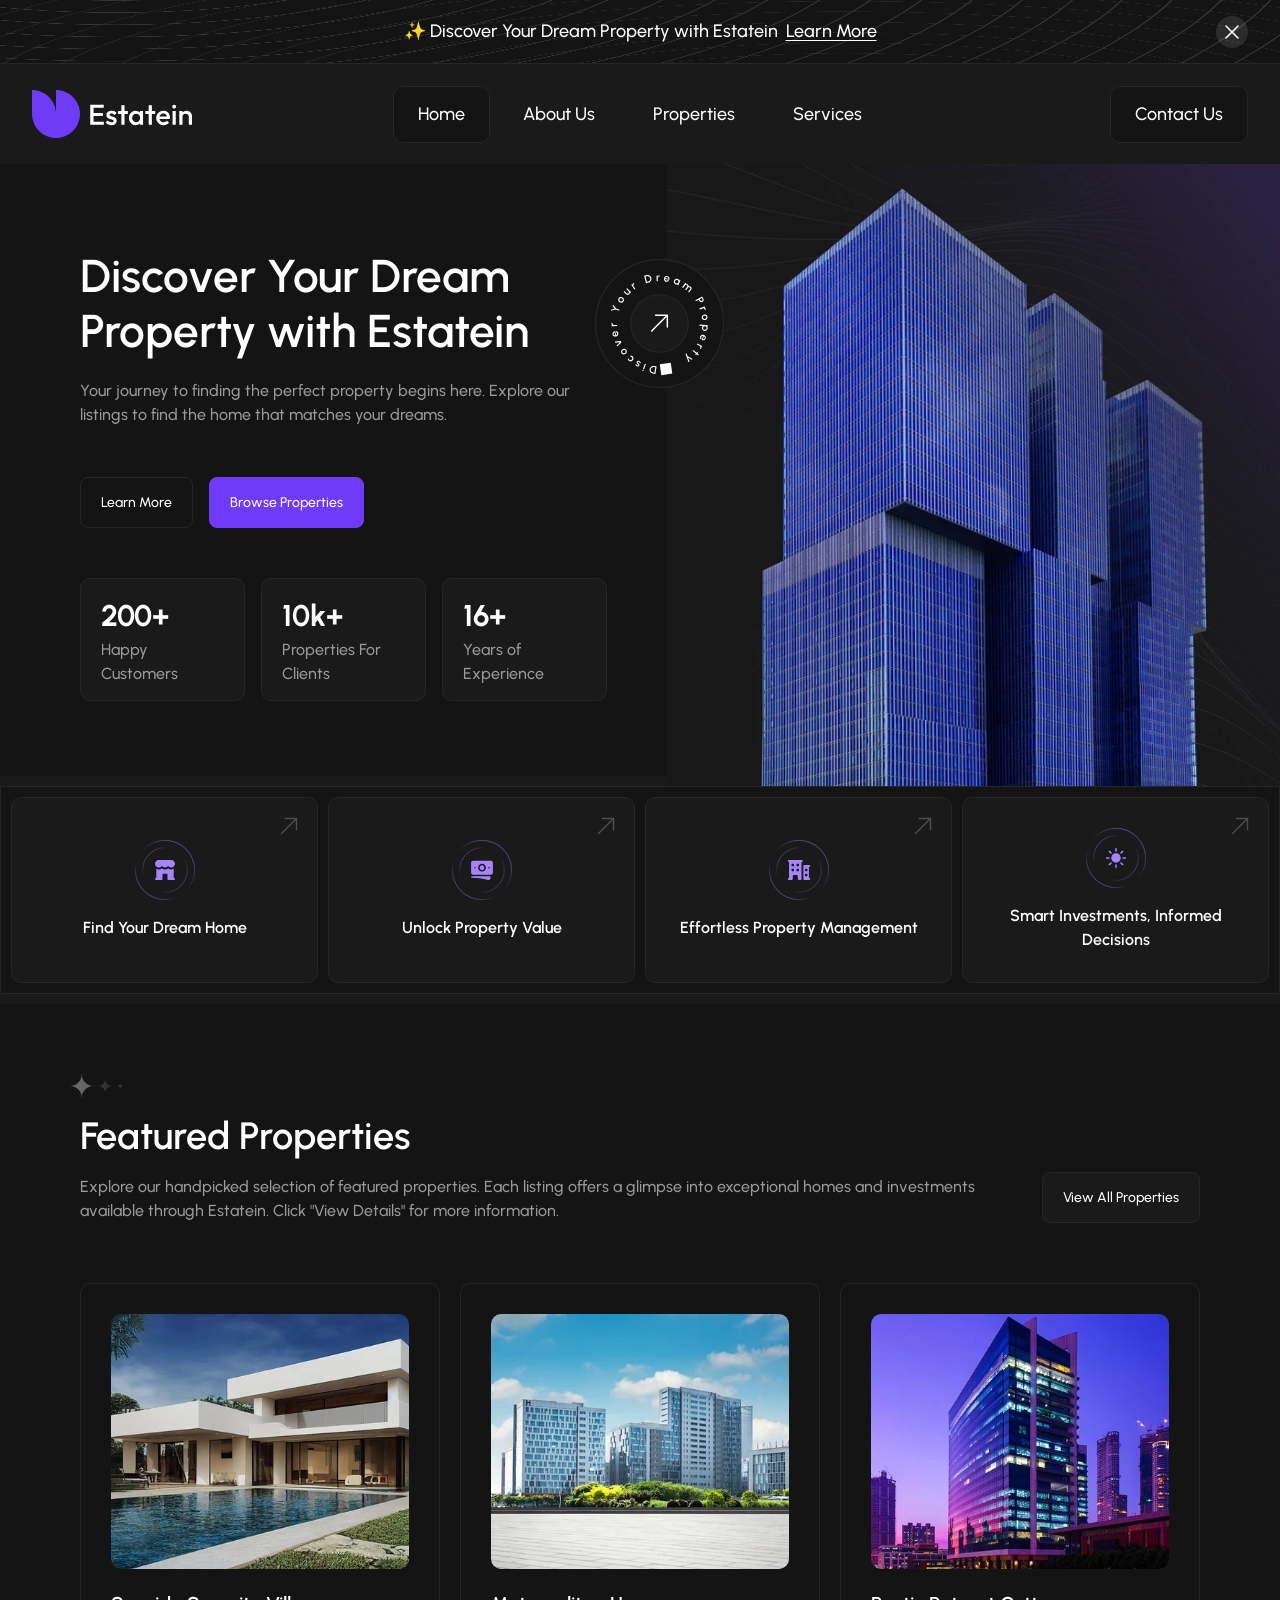
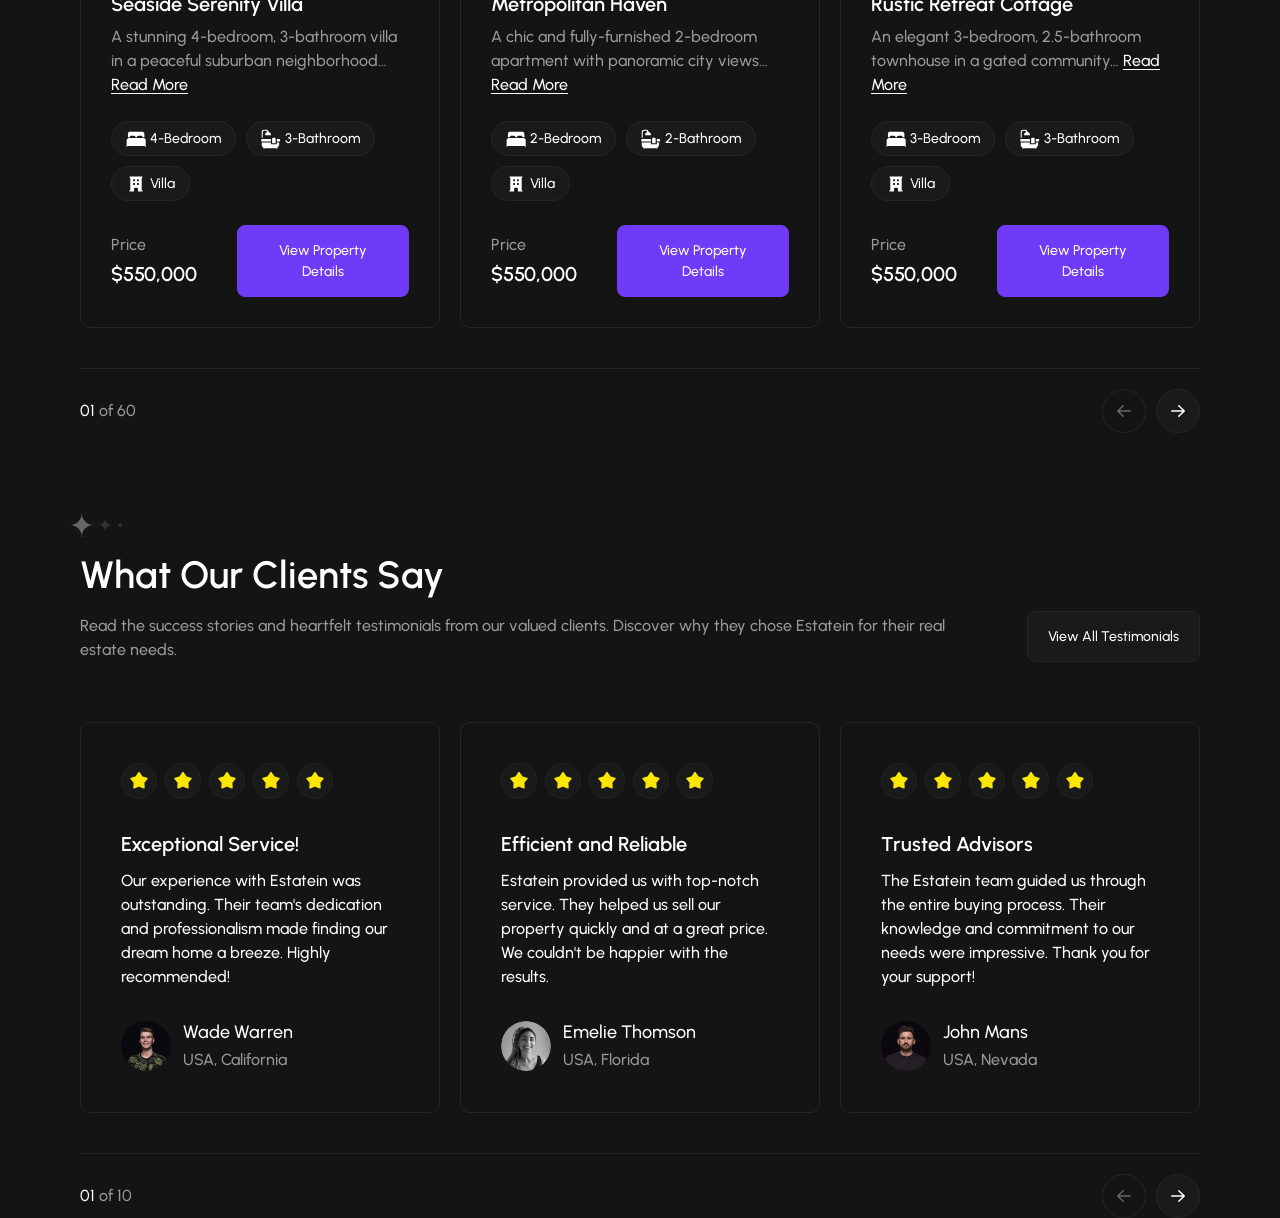
==== commit 2e6e1569: "Ускорил загрузку страницы" ====
--- a/index.html
+++ b/index.html
@@ -11,16 +11,28 @@
     content="ie=edge"
   >
   <link
+    rel="preload"
+    as="image"
+    type="image/webp"
+    href="./images/hero/hero-building-960.webp"
+    imagesrcset="./images/hero/hero-building-480.webp 480w, ./images/hero/hero-building-768.webp 768w, ./images/hero/hero-building-960.webp 960w, ./images/hero/hero-building-1440.webp 1440w, ./images/hero/hero-building-1840.webp 1840w"
+    imagesizes="(max-width: 600px) calc(100vw - 32px), (max-width: 960px) calc(100vw - 64px), 47.9167vw"
+    fetchpriority="high"
+  >
+  <link
+    rel="preload"
+    as="font"
+    type="font/woff2"
+    href="./fonts/Urbanist-Variable.woff2"
+    crossorigin
+  >
+  <link
     rel="stylesheet"
     href="./css/fonts.css"
   >
   <link
     rel="stylesheet"
     href="./css/header.css"
-  >
-  <link
-    rel="stylesheet"
-    href="./css/footer.css"
   >
   <link
     rel="stylesheet"
@@ -234,7 +246,10 @@
       <div class="hero-media">
         <img
           class="hero-image"
-          src="./images/hero/hero-building.png"
+          src="./images/hero/hero-building-960.webp"
+          srcset="./images/hero/hero-building-480.webp 480w, ./images/hero/hero-building-768.webp 768w, ./images/hero/hero-building-960.webp 960w, ./images/hero/hero-building-1440.webp 1440w, ./images/hero/hero-building-1840.webp 1840w"
+          sizes="(max-width: 600px) calc(100vw - 32px), (max-width: 960px) calc(100vw - 64px), 47.9167vw"
+          loading="eager"
           alt="Modern high-rise buildings with blue glass facades"
           width="920"
           height="814"
@@ -376,7 +391,10 @@
         <article class="property-card" aria-labelledby="seaside-property-title">
           <img
             class="property-card-image"
-            src="./images/properties/seaside-serenity-villa.png"
+            src="./images/properties/seaside-serenity-villa-864.webp"
+            srcset="./images/properties/seaside-serenity-villa-480.webp 480w, ./images/properties/seaside-serenity-villa-864.webp 864w, ./images/properties/seaside-serenity-villa-1296.webp 1296w"
+            sizes="(max-width: 600px) calc(100vw - 82px), (max-width: 760px) calc(100vw - 114px), (max-width: 960px) calc(50vw - 92px), (max-width: 1200px) calc(50vw - 152px), (max-width: 1440px) calc(33.3333vw - 128.6667px), (max-width: 1660px) calc(33.3333vw - 123.3333px), 430px"
+            decoding="async"
             alt="Modern white villa with a swimming pool and palm trees"
             width="432"
             height="318"
@@ -419,7 +437,10 @@
         <article class="property-card" aria-labelledby="metropolitan-property-title">
           <img
             class="property-card-image"
-            src="./images/properties/metropolitan-haven.png"
+            src="./images/properties/metropolitan-haven-864.webp"
+            srcset="./images/properties/metropolitan-haven-480.webp 480w, ./images/properties/metropolitan-haven-864.webp 864w, ./images/properties/metropolitan-haven-1296.webp 1296w"
+            sizes="(max-width: 600px) calc(100vw - 82px), (max-width: 760px) calc(100vw - 114px), (max-width: 960px) calc(50vw - 92px), (max-width: 1200px) calc(50vw - 152px), (max-width: 1440px) calc(33.3333vw - 128.6667px), (max-width: 1660px) calc(33.3333vw - 123.3333px), 430px"
+            decoding="async"
             alt="Light blue residential towers overlooking the waterfront"
             width="432"
             height="318"
@@ -462,7 +483,10 @@
         <article class="property-card" aria-labelledby="rustic-property-title">
           <img
             class="property-card-image"
-            src="./images/properties/rustic-retreat-cottage.png"
+            src="./images/properties/rustic-retreat-cottage-864.webp"
+            srcset="./images/properties/rustic-retreat-cottage-480.webp 480w, ./images/properties/rustic-retreat-cottage-864.webp 864w, ./images/properties/rustic-retreat-cottage-1296.webp 1296w"
+            sizes="(max-width: 600px) calc(100vw - 82px), (max-width: 760px) calc(100vw - 114px), (max-width: 960px) calc(50vw - 92px), (max-width: 1200px) calc(50vw - 152px), (max-width: 1440px) calc(33.3333vw - 128.6667px), (max-width: 1660px) calc(33.3333vw - 123.3333px), 430px"
+            decoding="async"
             alt="Glass skyscrapers lit in purple at dusk"
             width="432"
             height="318"
@@ -569,7 +593,8 @@
           <div class="review-author">
             <img
               class="review-author-photo"
-              src="./images/testimonials/wade-warren.png"
+              src="./images/testimonials/wade-warren.webp"
+              decoding="async"
               alt=""
               width="60"
               height="60"
@@ -604,7 +629,8 @@
           <div class="review-author">
             <img
               class="review-author-photo"
-              src="./images/testimonials/emelie-thomson.png"
+              src="./images/testimonials/emelie-thomson.webp"
+              decoding="async"
               alt=""
               width="60"
               height="60"
@@ -639,7 +665,8 @@
           <div class="review-author">
             <img
               class="review-author-photo"
-              src="./images/testimonials/john-mans.png"
+              src="./images/testimonials/john-mans.webp"
+              decoding="async"
               alt=""
               width="60"
               height="60"
--- a/css/fonts.css
+++ b/css/fonts.css
@@ -1,6 +1,6 @@
 @font-face {
   font-family: "Urbanist";
-  src: url("../fonts/Urbanist-Variable.ttf") format("truetype");
+  src: url("../fonts/Urbanist-Variable.woff2") format("woff2");
   font-style: normal;
   font-weight: 100 900;
   font-display: swap;
@@ -8,7 +8,7 @@
 
 @font-face {
   font-family: "Urbanist";
-  src: url("../fonts/Urbanist-Italic-Variable.ttf") format("truetype");
+  src: url("../fonts/Urbanist-Italic-Variable.woff2") format("woff2");
   font-style: italic;
   font-weight: 100 900;
   font-display: swap;
--- a/css/card-tilt.css
+++ b/css/card-tilt.css
@@ -11,10 +11,10 @@
     rotateY(var(--tilt-ry, 0deg));
   transform-style: preserve-3d;
   transition: transform var(--tilt-return) var(--tilt-return-ease);
-  will-change: transform;
 }
 
 .t-tilt-card.is-tilting {
+  will-change: transform;
   transition: transform var(--tilt-follow) var(--tilt-follow-ease);
 }
 
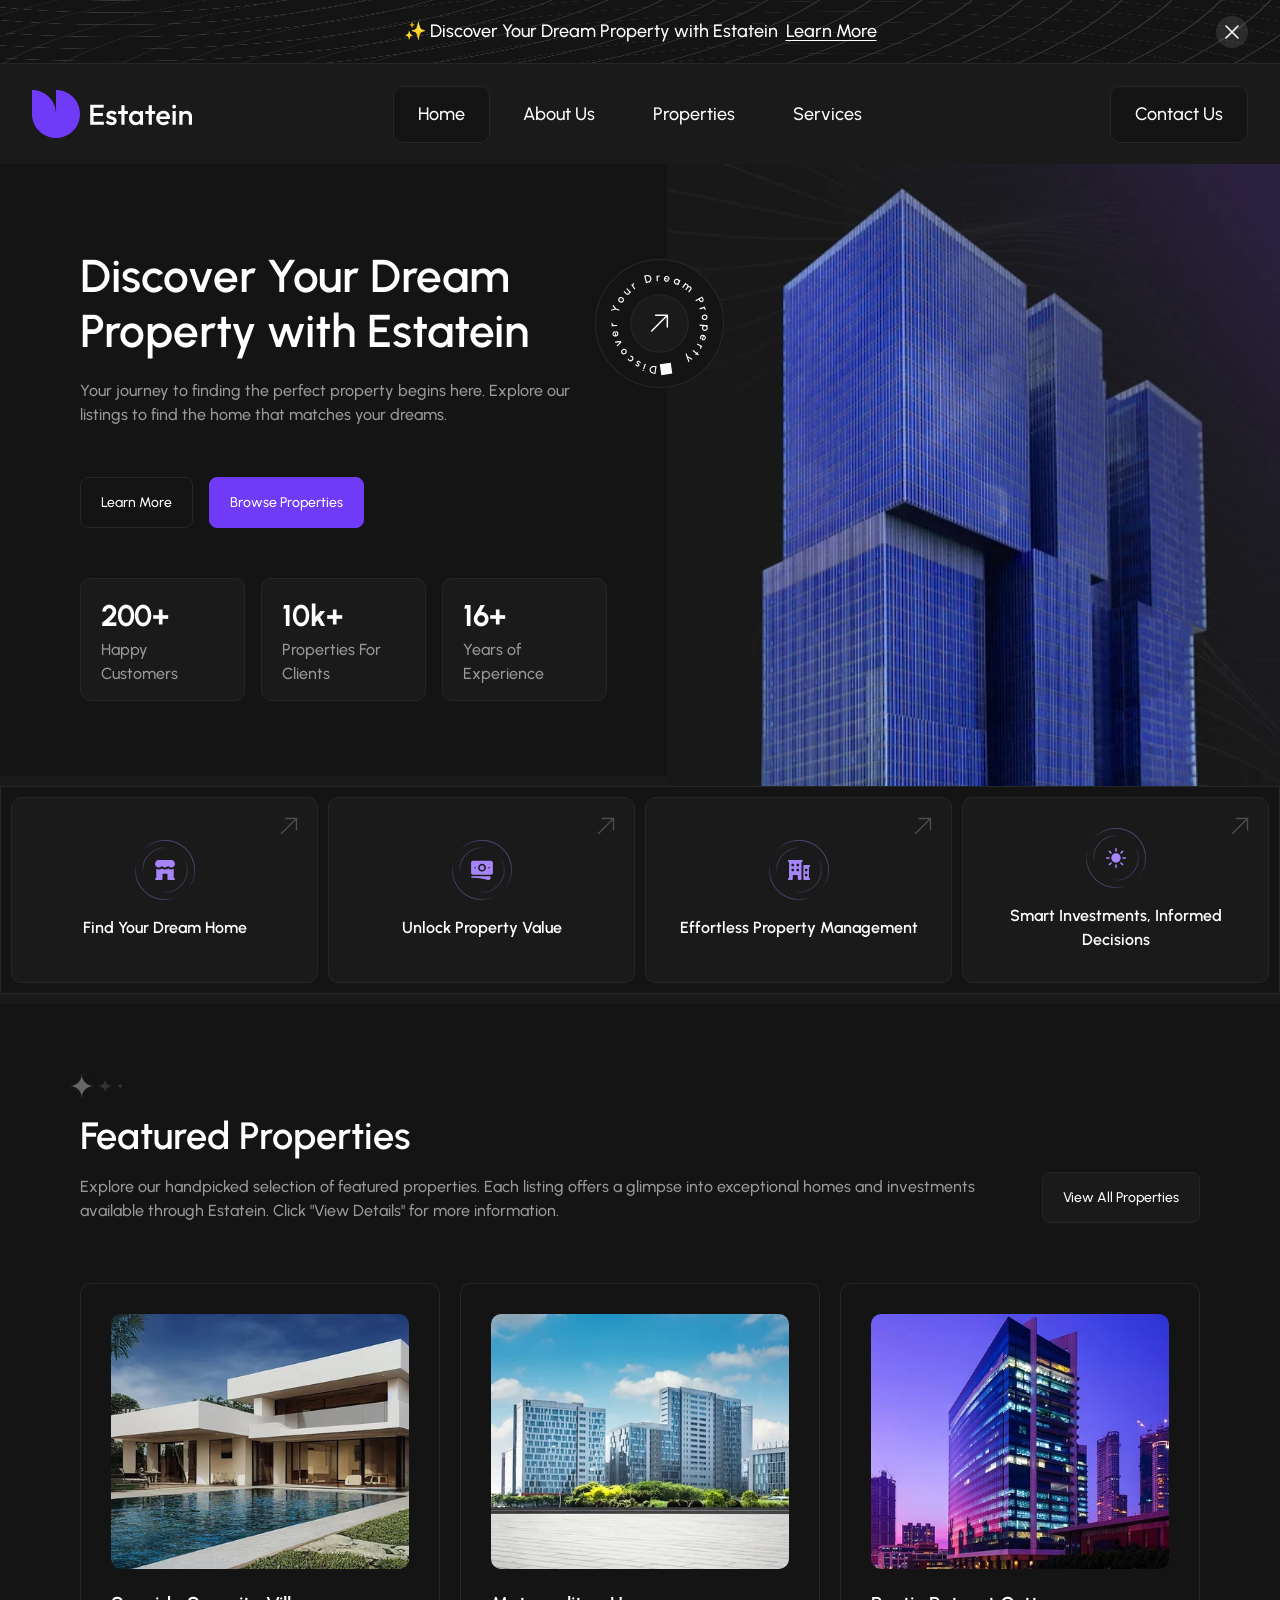
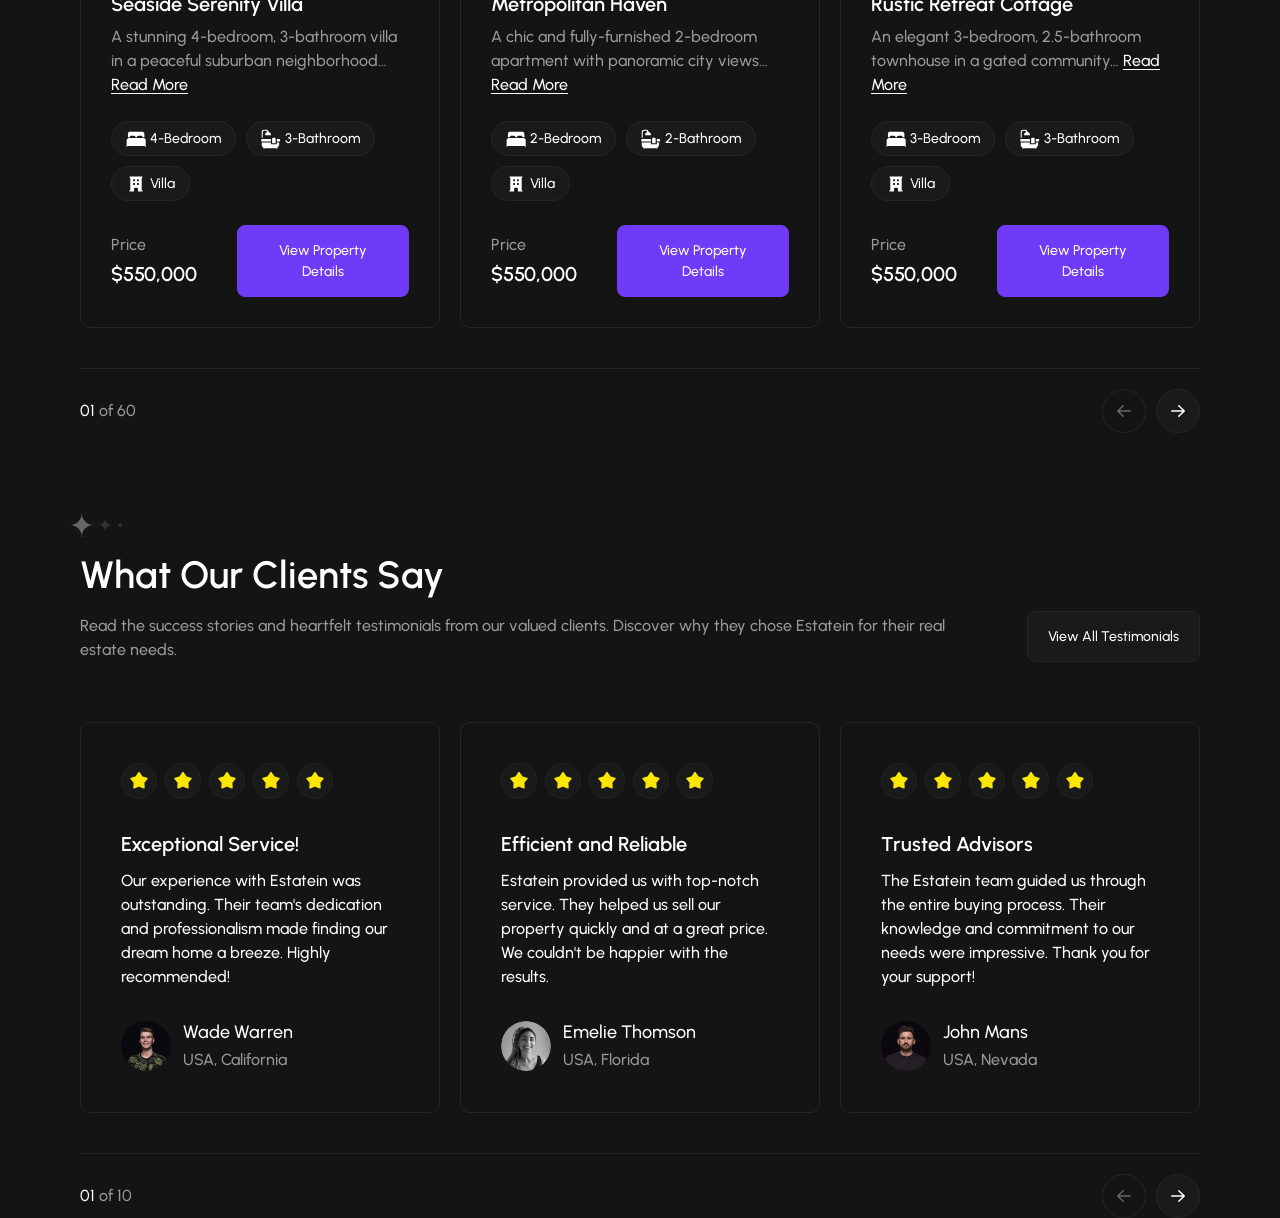
==== commit 068e637e: "Добавлена иконка сайта" ====
--- a/index.html
+++ b/index.html
@@ -2,6 +2,7 @@
 <html lang="en">
 <head>
   <meta charset="UTF-8">
+  <link rel="icon" type="image/svg+xml" href="./favicon.svg">
   <meta
     name="viewport"
     content="width=device-width, user-scalable=no, initial-scale=1.0, maximum-scale=1.0, minimum-scale=1.0"
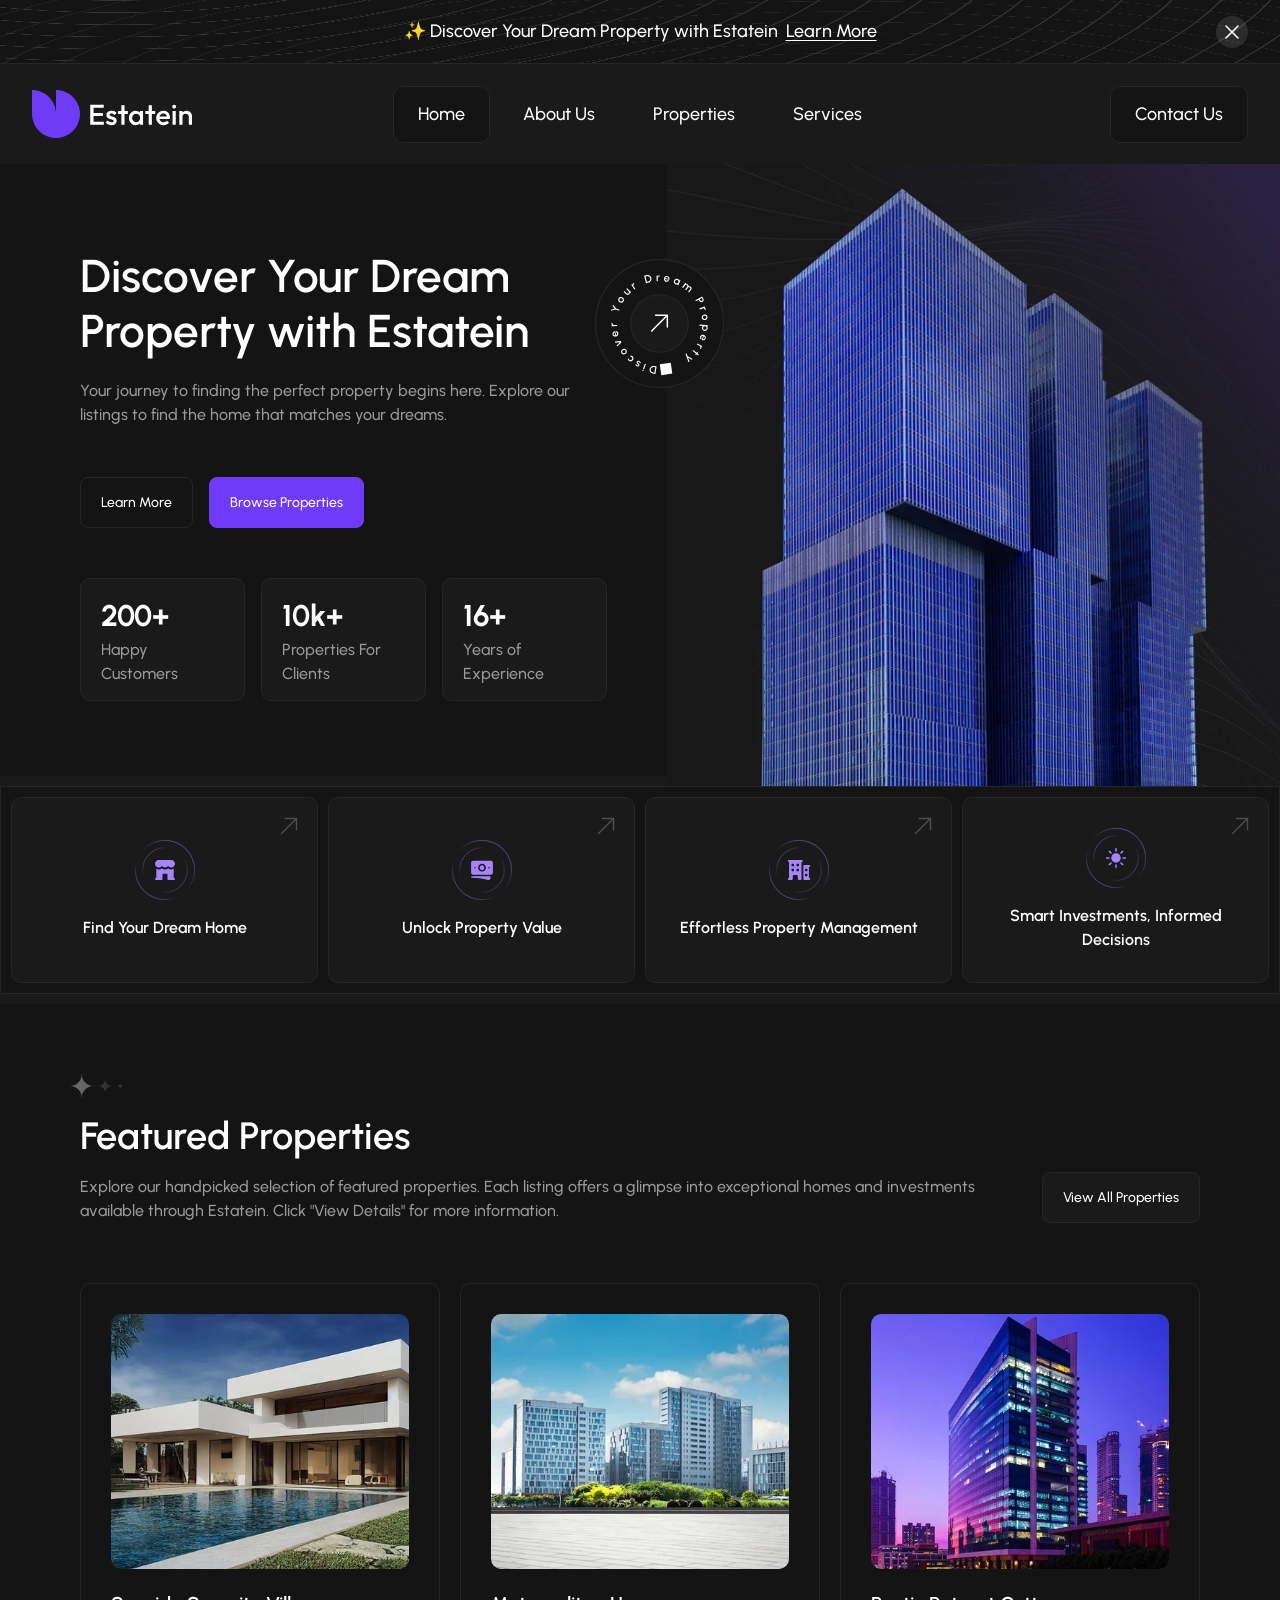
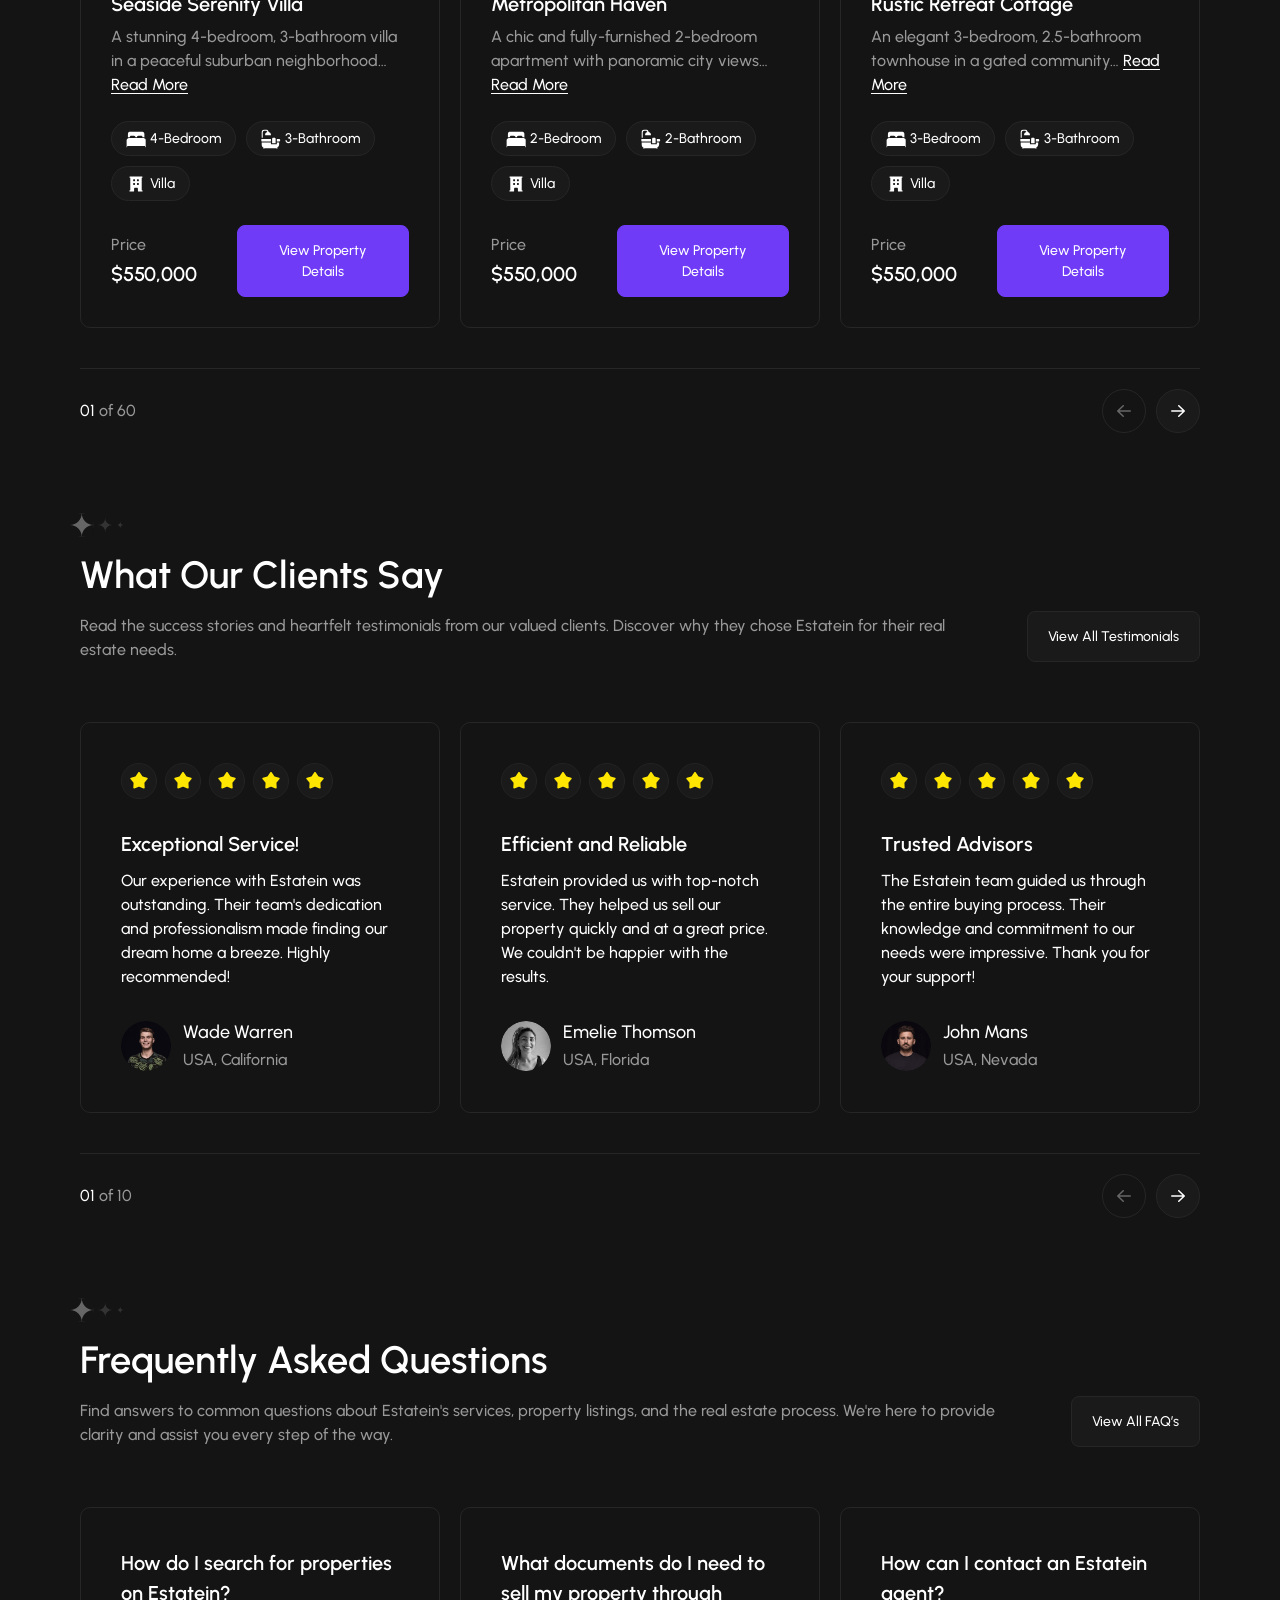
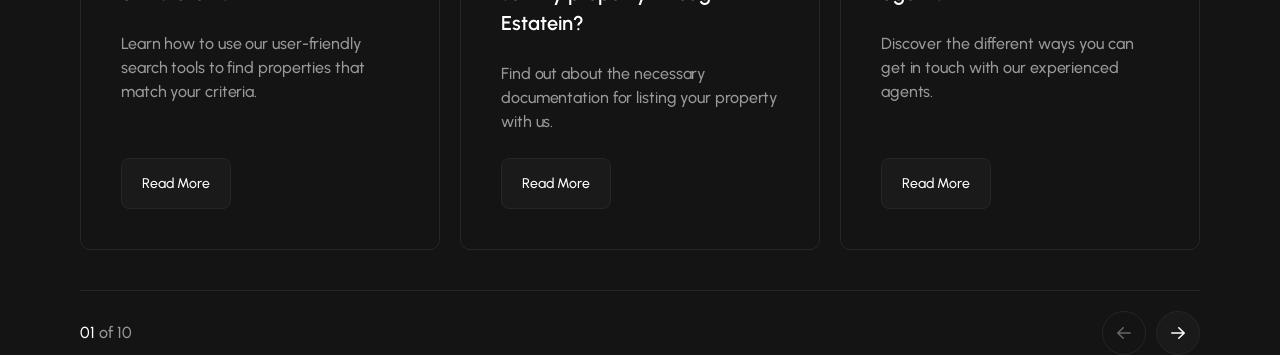
==== commit 85c28597: "Добавлена адаптивная секция вопросов и ответов" ====
--- a/index.html
+++ b/index.html
@@ -2,7 +2,11 @@
 <html lang="en">
 <head>
   <meta charset="UTF-8">
-  <link rel="icon" type="image/svg+xml" href="./favicon.svg">
+  <link
+    rel="icon"
+    type="image/svg+xml"
+    href="./favicon.svg"
+  >
   <meta
     name="viewport"
     content="width=device-width, user-scalable=no, initial-scale=1.0, maximum-scale=1.0, minimum-scale=1.0"
@@ -365,7 +369,10 @@
       </li>
     </ul>
   </section>
-  <section class="properties" aria-labelledby="properties-title">
+  <section
+    class="properties"
+    aria-labelledby="properties-title"
+  >
     <div class="properties-header">
       <img
         class="properties-sparkles"
@@ -374,13 +381,21 @@
         width="69"
         height="30"
       >
-      <h2 class="properties-title" id="properties-title">Featured Properties</h2>
+      <h2
+        class="properties-title"
+        id="properties-title"
+      >Featured Properties
+      </h2>
       <p class="properties-description">
         Explore our handpicked selection of featured properties. Each listing offers a glimpse into exceptional homes and investments available through Estatein.<span class="properties-description-extra"> Click "View Details" for more information.</span>
       </p>
     </div>
 
-    <a class="properties-all" href="./properties.html">View All Properties</a>
+    <a
+      class="properties-all"
+      href="./properties.html"
+    >View All Properties
+    </a>
 
     <ul
       class="properties-list"
@@ -389,7 +404,10 @@
       data-js-properties-list
     >
       <li class="property-card-item">
-        <article class="property-card" aria-labelledby="seaside-property-title">
+        <article
+          class="property-card"
+          aria-labelledby="seaside-property-title"
+        >
           <img
             class="property-card-image"
             src="./images/properties/seaside-serenity-villa-864.webp"
@@ -403,23 +421,49 @@
           >
           <div class="property-card-content">
             <div class="property-card-description">
-              <h3 class="property-card-title" id="seaside-property-title">Seaside Serenity Villa</h3>
+              <h3
+                class="property-card-title"
+                id="seaside-property-title"
+              >Seaside Serenity Villa
+              </h3>
               <p class="property-card-text">
                 A stunning 4-bedroom, 3-bathroom villa in a peaceful suburban neighborhood…
-                <a class="property-card-read-more" href="./property-details.html">Read More</a>
+                <a
+                  class="property-card-read-more"
+                  href="./property-details.html"
+                >Read More
+                </a>
               </p>
             </div>
-            <ul class="property-tags" aria-label="Property features">
+            <ul
+              class="property-tags"
+              aria-label="Property features"
+            >
               <li class="property-tag">
-                <img src="./images/properties/bedroom.svg" alt="" width="24" height="24" >
+                <img
+                  src="./images/properties/bedroom.svg"
+                  alt=""
+                  width="24"
+                  height="24"
+                >
                 <span>4-Bedroom</span>
               </li>
               <li class="property-tag">
-                <img src="./images/properties/bathroom.svg" alt="" width="24" height="24" >
+                <img
+                  src="./images/properties/bathroom.svg"
+                  alt=""
+                  width="24"
+                  height="24"
+                >
                 <span>3-Bathroom</span>
               </li>
               <li class="property-tag">
-                <img src="./images/properties/villa.svg" alt="" width="24" height="24" >
+                <img
+                  src="./images/properties/villa.svg"
+                  alt=""
+                  width="24"
+                  height="24"
+                >
                 <span>Villa</span>
               </li>
             </ul>
@@ -428,14 +472,21 @@
                 <span class="property-price-label">Price</span>
                 <strong class="property-price-value">$550,000</strong>
               </div>
-              <a class="property-card-button" href="./property-details.html">View Property Details</a>
+              <a
+                class="property-card-button"
+                href="./property-details.html"
+              >View Property Details
+              </a>
             </div>
           </div>
         </article>
       </li>
 
       <li class="property-card-item">
-        <article class="property-card" aria-labelledby="metropolitan-property-title">
+        <article
+          class="property-card"
+          aria-labelledby="metropolitan-property-title"
+        >
           <img
             class="property-card-image"
             src="./images/properties/metropolitan-haven-864.webp"
@@ -449,23 +500,49 @@
           >
           <div class="property-card-content">
             <div class="property-card-description">
-              <h3 class="property-card-title" id="metropolitan-property-title">Metropolitan Haven</h3>
+              <h3
+                class="property-card-title"
+                id="metropolitan-property-title"
+              >Metropolitan Haven
+              </h3>
               <p class="property-card-text">
                 A chic and fully-furnished 2-bedroom apartment with panoramic city views…
-                <a class="property-card-read-more" href="./property-details.html">Read More</a>
+                <a
+                  class="property-card-read-more"
+                  href="./property-details.html"
+                >Read More
+                </a>
               </p>
             </div>
-            <ul class="property-tags" aria-label="Property features">
+            <ul
+              class="property-tags"
+              aria-label="Property features"
+            >
               <li class="property-tag">
-                <img src="./images/properties/bedroom.svg" alt="" width="24" height="24" >
+                <img
+                  src="./images/properties/bedroom.svg"
+                  alt=""
+                  width="24"
+                  height="24"
+                >
                 <span>2-Bedroom</span>
               </li>
               <li class="property-tag">
-                <img src="./images/properties/bathroom.svg" alt="" width="24" height="24" >
+                <img
+                  src="./images/properties/bathroom.svg"
+                  alt=""
+                  width="24"
+                  height="24"
+                >
                 <span>2-Bathroom</span>
               </li>
               <li class="property-tag">
-                <img src="./images/properties/villa.svg" alt="" width="24" height="24" >
+                <img
+                  src="./images/properties/villa.svg"
+                  alt=""
+                  width="24"
+                  height="24"
+                >
                 <span>Villa</span>
               </li>
             </ul>
@@ -474,14 +551,21 @@
                 <span class="property-price-label">Price</span>
                 <strong class="property-price-value">$550,000</strong>
               </div>
-              <a class="property-card-button" href="./property-details.html">View Property Details</a>
+              <a
+                class="property-card-button"
+                href="./property-details.html"
+              >View Property Details
+              </a>
             </div>
           </div>
         </article>
       </li>
 
       <li class="property-card-item">
-        <article class="property-card" aria-labelledby="rustic-property-title">
+        <article
+          class="property-card"
+          aria-labelledby="rustic-property-title"
+        >
           <img
             class="property-card-image"
             src="./images/properties/rustic-retreat-cottage-864.webp"
@@ -495,23 +579,49 @@
           >
           <div class="property-card-content">
             <div class="property-card-description">
-              <h3 class="property-card-title" id="rustic-property-title">Rustic Retreat Cottage</h3>
+              <h3
+                class="property-card-title"
+                id="rustic-property-title"
+              >Rustic Retreat Cottage
+              </h3>
               <p class="property-card-text">
                 An elegant 3-bedroom, 2.5-bathroom townhouse in a gated community…
-                <a class="property-card-read-more" href="./property-details.html">Read More</a>
+                <a
+                  class="property-card-read-more"
+                  href="./property-details.html"
+                >Read More
+                </a>
               </p>
             </div>
-            <ul class="property-tags" aria-label="Property features">
+            <ul
+              class="property-tags"
+              aria-label="Property features"
+            >
               <li class="property-tag">
-                <img src="./images/properties/bedroom.svg" alt="" width="24" height="24" >
+                <img
+                  src="./images/properties/bedroom.svg"
+                  alt=""
+                  width="24"
+                  height="24"
+                >
                 <span>3-Bedroom</span>
               </li>
               <li class="property-tag">
-                <img src="./images/properties/bathroom.svg" alt="" width="24" height="24" >
+                <img
+                  src="./images/properties/bathroom.svg"
+                  alt=""
+                  width="24"
+                  height="24"
+                >
                 <span>3-Bathroom</span>
               </li>
               <li class="property-tag">
-                <img src="./images/properties/villa.svg" alt="" width="24" height="24" >
+                <img
+                  src="./images/properties/villa.svg"
+                  alt=""
+                  width="24"
+                  height="24"
+                >
                 <span>Villa</span>
               </li>
             </ul>
@@ -520,7 +630,11 @@
                 <span class="property-price-label">Price</span>
                 <strong class="property-price-value">$550,000</strong>
               </div>
-              <a class="property-card-button" href="./property-details.html">View Property Details</a>
+              <a
+                class="property-card-button"
+                href="./property-details.html"
+              >View Property Details
+              </a>
             </div>
           </div>
         </article>
@@ -528,7 +642,10 @@
     </ul>
 
     <div class="properties-footer">
-      <nav class="properties-pagination" aria-label="Featured properties pagination">
+      <nav
+        class="properties-pagination"
+        aria-label="Featured properties pagination"
+      >
         <span class="properties-counter"><span class="properties-current-page">01</span> of 60</span>
         <button
           class="properties-arrow properties-arrow-prev"
@@ -537,7 +654,12 @@
           data-js-properties-prev
           disabled
         >
-          <img src="./images/properties/arrow-right.svg" alt="" width="24" height="24" >
+          <img
+            src="./images/properties/arrow-right.svg"
+            alt=""
+            width="24"
+            height="24"
+          >
         </button>
         <button
           class="properties-arrow properties-arrow-next"
@@ -545,12 +667,20 @@
           aria-label="Next properties"
           data-js-properties-next
         >
-          <img src="./images/properties/arrow-right.svg" alt="" width="24" height="24" >
+          <img
+            src="./images/properties/arrow-right.svg"
+            alt=""
+            width="24"
+            height="24"
+          >
         </button>
       </nav>
     </div>
   </section>
-  <section class="testimonials" aria-labelledby="testimonials-title">
+  <section
+    class="testimonials"
+    aria-labelledby="testimonials-title"
+  >
     <div class="testimonials-header">
       <img
         class="testimonials-sparkles"
@@ -559,13 +689,21 @@
         width="69"
         height="30"
       >
-      <h2 class="testimonials-title" id="testimonials-title">What Our Clients Say</h2>
+      <h2
+        class="testimonials-title"
+        id="testimonials-title"
+      >What Our Clients Say
+      </h2>
       <p class="testimonials-description">
         Read the success stories and heartfelt testimonials from our valued clients. Discover why they chose Estatein for their real estate needs.
       </p>
     </div>
 
-    <a class="testimonials-all" href="./about.html">View All Testimonials</a>
+    <a
+      class="testimonials-all"
+      href="./about.html"
+    >View All Testimonials
+    </a>
 
     <ul
       class="testimonials-list"
@@ -574,17 +712,57 @@
       tabindex="0"
       data-js-testimonials-list
     >
-      <li class="review-card-item t-tilt" data-js-tilt>
-        <article class="review-card t-tilt-card" data-js-tilt-card aria-labelledby="wade-review-title">
-          <div class="review-rating" role="img" aria-label="Rated 5 out of 5">
-            <img src="./images/testimonials/rating-star.svg" alt="" width="44" height="44">
-            <img src="./images/testimonials/rating-star.svg" alt="" width="44" height="44">
-            <img src="./images/testimonials/rating-star.svg" alt="" width="44" height="44">
-            <img src="./images/testimonials/rating-star.svg" alt="" width="44" height="44">
-            <img src="./images/testimonials/rating-star.svg" alt="" width="44" height="44">
+      <li
+        class="review-card-item t-tilt"
+        data-js-tilt
+      >
+        <article
+          class="review-card t-tilt-card"
+          data-js-tilt-card
+          aria-labelledby="wade-review-title"
+        >
+          <div
+            class="review-rating"
+            role="img"
+            aria-label="Rated 5 out of 5"
+          >
+            <img
+              src="./images/testimonials/rating-star.svg"
+              alt=""
+              width="44"
+              height="44"
+            >
+            <img
+              src="./images/testimonials/rating-star.svg"
+              alt=""
+              width="44"
+              height="44"
+            >
+            <img
+              src="./images/testimonials/rating-star.svg"
+              alt=""
+              width="44"
+              height="44"
+            >
+            <img
+              src="./images/testimonials/rating-star.svg"
+              alt=""
+              width="44"
+              height="44"
+            >
+            <img
+              src="./images/testimonials/rating-star.svg"
+              alt=""
+              width="44"
+              height="44"
+            >
           </div>
           <div class="review-content">
-            <h3 class="review-title" id="wade-review-title">Exceptional Service!</h3>
+            <h3
+              class="review-title"
+              id="wade-review-title"
+            >Exceptional Service!
+            </h3>
             <blockquote class="review-quote">
               <p class="review-text">
                 Our experience with Estatein was outstanding. Their team's dedication and professionalism made finding our dream home a breeze. Highly recommended!
@@ -606,21 +784,64 @@
               <span class="review-author-location">USA, California</span>
             </div>
           </div>
-          <div class="t-tilt-glare" aria-hidden="true"></div>
+          <div
+            class="t-tilt-glare"
+            aria-hidden="true"
+          ></div>
         </article>
       </li>
 
-      <li class="review-card-item t-tilt" data-js-tilt>
-        <article class="review-card t-tilt-card" data-js-tilt-card aria-labelledby="emelie-review-title">
-          <div class="review-rating" role="img" aria-label="Rated 5 out of 5">
-            <img src="./images/testimonials/rating-star.svg" alt="" width="44" height="44">
-            <img src="./images/testimonials/rating-star.svg" alt="" width="44" height="44">
-            <img src="./images/testimonials/rating-star.svg" alt="" width="44" height="44">
-            <img src="./images/testimonials/rating-star.svg" alt="" width="44" height="44">
-            <img src="./images/testimonials/rating-star.svg" alt="" width="44" height="44">
+      <li
+        class="review-card-item t-tilt"
+        data-js-tilt
+      >
+        <article
+          class="review-card t-tilt-card"
+          data-js-tilt-card
+          aria-labelledby="emelie-review-title"
+        >
+          <div
+            class="review-rating"
+            role="img"
+            aria-label="Rated 5 out of 5"
+          >
+            <img
+              src="./images/testimonials/rating-star.svg"
+              alt=""
+              width="44"
+              height="44"
+            >
+            <img
+              src="./images/testimonials/rating-star.svg"
+              alt=""
+              width="44"
+              height="44"
+            >
+            <img
+              src="./images/testimonials/rating-star.svg"
+              alt=""
+              width="44"
+              height="44"
+            >
+            <img
+              src="./images/testimonials/rating-star.svg"
+              alt=""
+              width="44"
+              height="44"
+            >
+            <img
+              src="./images/testimonials/rating-star.svg"
+              alt=""
+              width="44"
+              height="44"
+            >
           </div>
           <div class="review-content">
-            <h3 class="review-title" id="emelie-review-title">Efficient and Reliable</h3>
+            <h3
+              class="review-title"
+              id="emelie-review-title"
+            >Efficient and Reliable
+            </h3>
             <blockquote class="review-quote">
               <p class="review-text">
                 Estatein provided us with top-notch service. They helped us sell our property quickly and at a great price. We couldn't be happier with the results.
@@ -642,21 +863,64 @@
               <span class="review-author-location">USA, Florida</span>
             </div>
           </div>
-          <div class="t-tilt-glare" aria-hidden="true"></div>
+          <div
+            class="t-tilt-glare"
+            aria-hidden="true"
+          ></div>
         </article>
       </li>
 
-      <li class="review-card-item t-tilt" data-js-tilt>
-        <article class="review-card t-tilt-card" data-js-tilt-card aria-labelledby="john-review-title">
-          <div class="review-rating" role="img" aria-label="Rated 5 out of 5">
-            <img src="./images/testimonials/rating-star.svg" alt="" width="44" height="44">
-            <img src="./images/testimonials/rating-star.svg" alt="" width="44" height="44">
-            <img src="./images/testimonials/rating-star.svg" alt="" width="44" height="44">
-            <img src="./images/testimonials/rating-star.svg" alt="" width="44" height="44">
-            <img src="./images/testimonials/rating-star.svg" alt="" width="44" height="44">
+      <li
+        class="review-card-item t-tilt"
+        data-js-tilt
+      >
+        <article
+          class="review-card t-tilt-card"
+          data-js-tilt-card
+          aria-labelledby="john-review-title"
+        >
+          <div
+            class="review-rating"
+            role="img"
+            aria-label="Rated 5 out of 5"
+          >
+            <img
+              src="./images/testimonials/rating-star.svg"
+              alt=""
+              width="44"
+              height="44"
+            >
+            <img
+              src="./images/testimonials/rating-star.svg"
+              alt=""
+              width="44"
+              height="44"
+            >
+            <img
+              src="./images/testimonials/rating-star.svg"
+              alt=""
+              width="44"
+              height="44"
+            >
+            <img
+              src="./images/testimonials/rating-star.svg"
+              alt=""
+              width="44"
+              height="44"
+            >
+            <img
+              src="./images/testimonials/rating-star.svg"
+              alt=""
+              width="44"
+              height="44"
+            >
           </div>
           <div class="review-content">
-            <h3 class="review-title" id="john-review-title">Trusted Advisors</h3>
+            <h3
+              class="review-title"
+              id="john-review-title"
+            >Trusted Advisors
+            </h3>
             <blockquote class="review-quote">
               <p class="review-text">
                 The Estatein team guided us through the entire buying process. Their knowledge and commitment to our needs were impressive. Thank you for your support!
@@ -678,14 +942,23 @@
               <span class="review-author-location">USA, Nevada</span>
             </div>
           </div>
-          <div class="t-tilt-glare" aria-hidden="true"></div>
+          <div
+            class="t-tilt-glare"
+            aria-hidden="true"
+          ></div>
         </article>
       </li>
     </ul>
 
     <div class="testimonials-footer">
-      <nav class="testimonials-pagination" aria-label="Client testimonials pagination">
-        <span class="testimonials-counter" data-js-testimonials-counter><span class="testimonials-current-page">01</span> of 10</span>
+      <nav
+        class="testimonials-pagination"
+        aria-label="Client testimonials pagination"
+      >
+        <span
+          class="testimonials-counter"
+          data-js-testimonials-counter
+        ><span class="testimonials-current-page">01</span> of 10</span>
         <button
           class="testimonials-arrow testimonials-arrow-prev"
           type="button"
@@ -693,7 +966,12 @@
           data-js-testimonials-prev
           disabled
         >
-          <img src="./images/properties/arrow-right.svg" alt="" width="24" height="24">
+          <img
+            src="./images/properties/arrow-right.svg"
+            alt=""
+            width="24"
+            height="24"
+          >
         </button>
         <button
           class="testimonials-arrow testimonials-arrow-next"
@@ -701,6 +979,120 @@
           aria-label="Next testimonials"
           data-js-testimonials-next
         >
+          <img
+            src="./images/properties/arrow-right.svg"
+            alt=""
+            width="24"
+            height="24"
+          >
+        </button>
+      </nav>
+    </div>
+  </section>
+  <section
+    class="faq"
+    id="faqs"
+    aria-labelledby="faq-title"
+  >
+    <div class="faq-header">
+      <img
+        class="faq-sparkles"
+        src="./images/properties/sparkles.svg"
+        alt=""
+        width="69"
+        height="30"
+      >
+      <h2 class="faq-title" id="faq-title">Frequently Asked Questions</h2>
+      <p class="faq-description">
+        Find answers to common questions about Estatein's services, property listings, and the real estate process. We're here to provide clarity and assist you every step of the way.
+      </p>
+    </div>
+
+    <button
+      class="faq-all"
+      type="button"
+      data-js-faq-view-all
+    >View All FAQ’s</button>
+
+    <ul
+      class="faq-list"
+      id="faq-list"
+      aria-label="Frequently asked questions. Scroll to read more questions."
+      tabindex="0"
+      data-js-faq-list
+    >
+      <li class="faq-card-item">
+        <article class="faq-card" aria-labelledby="faq-search-title">
+          <h3 class="faq-card-title" id="faq-search-title">
+            How do I search for properties on Estatein?
+          </h3>
+          <p class="faq-card-text">
+            Learn how to use our user-friendly search tools to find properties that match your criteria.
+          </p>
+          <button
+            class="faq-card-button"
+            type="button"
+            aria-label="Read more about searching for properties"
+            data-js-faq-read-more="search"
+          >Read More</button>
+        </article>
+      </li>
+      <li class="faq-card-item">
+        <article class="faq-card" aria-labelledby="faq-documents-title">
+          <h3 class="faq-card-title" id="faq-documents-title">
+            What documents do I need to sell my property through Estatein?
+          </h3>
+          <p class="faq-card-text">
+            Find out about the necessary documentation for listing your property with us.
+          </p>
+          <button
+            class="faq-card-button"
+            type="button"
+            aria-label="Read more about documents for selling a property"
+            data-js-faq-read-more="documents"
+          >Read More</button>
+        </article>
+      </li>
+      <li class="faq-card-item">
+        <article class="faq-card" aria-labelledby="faq-contact-title">
+          <h3 class="faq-card-title" id="faq-contact-title">
+            How can I contact an Estatein agent?
+          </h3>
+          <p class="faq-card-text">
+            Discover the different ways you can get in touch with our experienced agents.
+          </p>
+          <button
+            class="faq-card-button"
+            type="button"
+            aria-label="Read more about contacting an Estatein agent"
+            data-js-faq-read-more="contact"
+          >Read More</button>
+        </article>
+      </li>
+    </ul>
+
+    <div class="faq-footer">
+      <nav class="faq-pagination" aria-label="Frequently asked questions pagination">
+        <span class="faq-counter" data-js-faq-counter>
+          <span class="faq-current-page">01</span> of 10
+        </span>
+        <button
+          class="faq-arrow faq-arrow-prev"
+          type="button"
+          aria-label="Previous questions"
+          aria-controls="faq-list"
+          data-js-faq-prev
+          disabled
+        >
+          <img src="./images/properties/arrow-right.svg" alt="" width="24" height="24">
+        </button>
+        <button
+          class="faq-arrow faq-arrow-next"
+          type="button"
+          aria-label="Next questions"
+          aria-controls="faq-list"
+          data-js-faq-next
+        >
           <img src="./images/properties/arrow-right.svg" alt="" width="24" height="24">
         </button>
       </nav>
--- a/css/pages/home.css
+++ b/css/pages/home.css
@@ -1,915 +1,915 @@
 .main.container {
-  max-width: none;
-  padding: 0;
+	max-width: none;
+	padding: 0;
 }
 
 .hero-main {
-  display: flex;
+	display: flex;
 }
 
 .hero-content {
-  display: flex;
-  flex-direction: column;
-  justify-content: center;
-  flex: 0 0 52.083333%;
-  min-width: 0;
-  padding: 80px 80px 80px max(80px, calc((100vw - 1596px) / 2));
+	display: flex;
+	flex-direction: column;
+	justify-content: center;
+	flex: 0 0 52.083333%;
+	min-width: 0;
+	padding: 80px 80px 80px max(80px, calc((100vw - 1596px) / 2));
 }
 
 .hero-title {
-  font-size: 60px;
-  font-weight: 600;
-  line-height: 1.2;
+	font-size: 60px;
+	font-weight: 600;
+	line-height: 1.2;
 }
 
 .hero-description {
-  margin-top: 24px;
-  color: var(--color-grey-60);
-  font-size: 18px;
-  font-weight: 500;
-  line-height: 1.5;
+	margin-top: 24px;
+	color: var(--color-grey-60);
+	font-size: 18px;
+	font-weight: 500;
+	line-height: 1.5;
 }
 
 .hero-actions {
-  display: flex;
-  flex-wrap: wrap;
-  gap: 20px;
-  margin-top: 60px;
+	display: flex;
+	flex-wrap: wrap;
+	gap: 20px;
+	margin-top: 60px;
 }
 
 .hero-button {
-  display: inline-flex;
-  align-items: center;
-  justify-content: center;
-  padding: 18px 24px;
-  border: 1px solid var(--color-grey-15);
-  border-radius: 10px;
-  color: var(--color-absolute-white);
-  background: var(--color-grey-08);
-  font-size: 18px;
-  font-weight: 500;
-  line-height: 1.5;
-  text-decoration: none;
-  transition: background-color 0.2s ease, border-color 0.2s ease;
+	display: inline-flex;
+	align-items: center;
+	justify-content: center;
+	padding: 18px 24px;
+	border: 1px solid var(--color-grey-15);
+	border-radius: 10px;
+	color: var(--color-absolute-white);
+	background: var(--color-grey-08);
+	font-size: 18px;
+	font-weight: 500;
+	line-height: 1.5;
+	text-decoration: none;
+	transition: background-color 0.2s ease, border-color 0.2s ease;
 }
 
 .hero-button-primary {
-  border-color: var(--color-purple-60);
-  background: var(--color-purple-60);
+	border-color: var(--color-purple-60);
+	background: var(--color-purple-60);
 }
 
 .hero-stats {
-  display: flex;
-  gap: 20px;
-  margin-top: 60px;
+	display: flex;
+	gap: 20px;
+	margin-top: 60px;
 }
 
 .hero-stat {
-  display: flex;
-  flex-direction: column;
-  flex: 1 1 0;
-  min-width: 0;
-  padding: 16px 24px;
-  border: 1px solid var(--color-grey-15);
-  border-radius: 12px;
-  background: var(--color-grey-10);
+	display: flex;
+	flex-direction: column;
+	flex: 1 1 0;
+	min-width: 0;
+	padding: 16px 24px;
+	border: 1px solid var(--color-grey-15);
+	border-radius: 12px;
+	background: var(--color-grey-10);
 }
 
 .hero-stat-value {
-  font-size: 40px;
-  font-weight: 700;
-  line-height: 1.5;
+	font-size: 40px;
+	font-weight: 700;
+	line-height: 1.5;
 }
 
 .hero-stat-label {
-  color: var(--color-grey-60);
-  font-size: 18px;
-  font-weight: 500;
-  line-height: 1.5;
+	color: var(--color-grey-60);
+	font-size: 18px;
+	font-weight: 500;
+	line-height: 1.5;
 }
 
 .hero-media {
-  position: relative;
-  flex: 1 1 0;
-  min-width: 0;
+	position: relative;
+	flex: 1 1 0;
+	min-width: 0;
 }
 
 .hero-image {
-  width: 100%;
-  height: 814px;
-  object-fit: cover;
+	width: 100%;
+	height: 814px;
+	object-fit: cover;
 }
 
 .hero-discover {
-  position: absolute;
-  top: 148px;
-  left: -96px;
-  width: 175px;
-  border-radius: 50%;
+	position: absolute;
+	top: 148px;
+	left: -96px;
+	width: 175px;
+	border-radius: 50%;
 }
 
 .hero-discover img {
-  width: 100%;
-  height: auto;
+	width: 100%;
+	height: auto;
 }
 
 .hero-features {
-  display: flex;
-  gap: 20px;
-  padding: 20px;
-  border: 1px solid var(--color-grey-15);
-  background: var(--color-grey-08);
-  box-shadow: 0 0 0 10px var(--color-grey-10);
+	display: flex;
+	gap: 20px;
+	padding: 20px;
+	border: 1px solid var(--color-grey-15);
+	background: var(--color-grey-08);
+	box-shadow: 0 0 0 10px var(--color-grey-10);
 }
 
 .hero-feature {
-  display: flex;
-  flex: 1 1 0;
-  min-width: 0;
+	display: flex;
+	flex: 1 1 0;
+	min-width: 0;
 }
 
 .hero-feature-link {
-  position: relative;
-  display: flex;
-  flex-direction: column;
-  align-items: center;
-  justify-content: center;
-  gap: 20px;
-  width: 100%;
-  padding: 40px 20px;
-  border: 1px solid var(--color-grey-15);
-  border-radius: 12px;
-  color: var(--color-absolute-white);
-  background: var(--color-grey-10);
-  text-align: center;
-  text-decoration: none;
-  transition: border-color 0.2s ease;
+	position: relative;
+	display: flex;
+	flex-direction: column;
+	align-items: center;
+	justify-content: center;
+	gap: 20px;
+	width: 100%;
+	padding: 40px 20px;
+	border: 1px solid var(--color-grey-15);
+	border-radius: 12px;
+	color: var(--color-absolute-white);
+	background: var(--color-grey-10);
+	text-align: center;
+	text-decoration: none;
+	transition: border-color 0.2s ease;
 }
 
 .hero-feature-icon {
-  width: 82px;
-  height: 82px;
+	width: 82px;
+	height: 82px;
 }
 
 .hero-feature-title {
-  font-size: 20px;
-  font-weight: 600;
-  line-height: 1.5;
+	font-size: 20px;
+	font-weight: 600;
+	line-height: 1.5;
 }
 
 .hero-feature-arrow {
-  position: absolute;
-  top: 20px;
-  right: 20px;
-  width: 34px;
-  height: 34px;
+	position: absolute;
+	top: 20px;
+	right: 20px;
+	width: 34px;
+	height: 34px;
 }
 
 @media (max-width: 1440px) {
-  .hero-content {
-    padding: 60px 60px 60px 80px;
-  }
-
-  .hero-title {
-    font-size: 46px;
-  }
-
-  .hero-description {
-    margin-top: 20px;
-    font-size: 16px;
-  }
-
-  .hero-actions,
-  .hero-stats {
-    gap: 16px;
-    margin-top: 50px;
-  }
-
-  .hero-button {
-    padding: 14px 20px;
-    border-radius: 8px;
-    font-size: 14px;
-  }
-
-  .hero-stat {
-    padding: 14px 20px;
-    border-radius: 10px;
-  }
-
-  .hero-stat-value {
-    font-size: 30px;
-  }
-
-  .hero-stat-label {
-    font-size: 16px;
-  }
-
-  .hero-image {
-    height: 622px;
-  }
-
-  .hero-discover {
-    top: 95px;
-    left: -72px;
-    width: 129px;
-  }
-
-  .hero-features {
-    gap: 10px;
-    padding: 10px;
-  }
-
-  .hero-feature-link {
-    gap: 16px;
-    padding: 30px 14px;
-    border-radius: 10px;
-  }
-
-  .hero-feature-icon {
-    width: 60px;
-    height: 60px;
-  }
-
-  .hero-feature-title {
-    font-size: 16px;
-  }
-
-  .hero-feature-arrow {
-    top: 16px;
-    right: 16px;
-    width: 24px;
-    height: 24px;
-  }
+	.hero-content {
+		padding: 60px 60px 60px 80px;
+	}
+
+	.hero-title {
+		font-size: 46px;
+	}
+
+	.hero-description {
+		margin-top: 20px;
+		font-size: 16px;
+	}
+
+	.hero-actions,
+	.hero-stats {
+		gap: 16px;
+		margin-top: 50px;
+	}
+
+	.hero-button {
+		padding: 14px 20px;
+		border-radius: 8px;
+		font-size: 14px;
+	}
+
+	.hero-stat {
+		padding: 14px 20px;
+		border-radius: 10px;
+	}
+
+	.hero-stat-value {
+		font-size: 30px;
+	}
+
+	.hero-stat-label {
+		font-size: 16px;
+	}
+
+	.hero-image {
+		height: 622px;
+	}
+
+	.hero-discover {
+		top: 95px;
+		left: -72px;
+		width: 129px;
+	}
+
+	.hero-features {
+		gap: 10px;
+		padding: 10px;
+	}
+
+	.hero-feature-link {
+		gap: 16px;
+		padding: 30px 14px;
+		border-radius: 10px;
+	}
+
+	.hero-feature-icon {
+		width: 60px;
+		height: 60px;
+	}
+
+	.hero-feature-title {
+		font-size: 16px;
+	}
+
+	.hero-feature-arrow {
+		top: 16px;
+		right: 16px;
+		width: 24px;
+		height: 24px;
+	}
 }
 
 @media (min-width: 961px) and (max-width: 1200px) {
-  .hero-content {
-    padding: 40px 32px;
-  }
-
-  .hero-title {
-    font-size: 38px;
-  }
-
-  .hero-stat {
-    padding: 14px 12px;
-  }
-
-  .hero-stat-label {
-    font-size: 14px;
-  }
+	.hero-content {
+		padding: 40px 32px;
+	}
+
+	.hero-title {
+		font-size: 38px;
+	}
+
+	.hero-stat {
+		padding: 14px 12px;
+	}
+
+	.hero-stat-label {
+		font-size: 14px;
+	}
 }
 
 @media (max-width: 960px) {
-  .hero-main {
-    flex-direction: column;
-    gap: 56px;
-    padding: 40px 32px 0;
-  }
-
-  .hero-content {
-    flex: auto;
-    padding: 0;
-  }
-
-  .hero-media {
-    flex: auto;
-    order: -1;
-  }
-
-  .hero-image {
-    height: auto;
-    aspect-ratio: 358 / 302;
-    border: 1px solid var(--color-grey-15);
-    border-radius: 12px;
-  }
-
-  .hero-discover {
-    top: auto;
-    bottom: -40px;
-    left: 0;
-    width: 117px;
-  }
-
-  .hero-actions,
-  .hero-stats {
-    margin-top: 40px;
-  }
-
-  .hero-stats {
-    flex-wrap: wrap;
-    gap: 12px;
-  }
-
-  .hero-stat {
-    flex: 1 1 calc(50% - 6px);
-    padding: 16px;
-    text-align: center;
-  }
-
-  .hero-stat:last-child {
-    flex-basis: 100%;
-  }
-
-  .hero-features {
-    flex-wrap: wrap;
-    margin: 40px 32px 0;
-    border-radius: 12px;
-    box-shadow: 0 0 0 4px var(--color-grey-10);
-  }
-
-  .hero-feature {
-    flex-basis: calc(50% - 5px);
-  }
+	.hero-main {
+		flex-direction: column;
+		gap: 56px;
+		padding: 40px 32px 0;
+	}
+
+	.hero-content {
+		flex: auto;
+		padding: 0;
+	}
+
+	.hero-media {
+		flex: auto;
+		order: -1;
+	}
+
+	.hero-image {
+		height: auto;
+		aspect-ratio: 358 / 302;
+		border: 1px solid var(--color-grey-15);
+		border-radius: 12px;
+	}
+
+	.hero-discover {
+		top: auto;
+		bottom: -40px;
+		left: 0;
+		width: 117px;
+	}
+
+	.hero-actions,
+	.hero-stats {
+		margin-top: 40px;
+	}
+
+	.hero-stats {
+		flex-wrap: wrap;
+		gap: 12px;
+	}
+
+	.hero-stat {
+		flex: 1 1 calc(50% - 6px);
+		padding: 16px;
+		text-align: center;
+	}
+
+	.hero-stat:last-child {
+		flex-basis: 100%;
+	}
+
+	.hero-features {
+		flex-wrap: wrap;
+		margin: 40px 32px 0;
+		border-radius: 12px;
+		box-shadow: 0 0 0 4px var(--color-grey-10);
+	}
+
+	.hero-feature {
+		flex-basis: calc(50% - 5px);
+	}
 }
 
 @media (max-width: 600px) {
-  .hero-main {
-    padding-inline: 16px;
-  }
-
-  .hero-title {
-    font-size: 28px;
-  }
-
-  .hero-description {
-    margin-top: 16px;
-    font-size: 14px;
-  }
-
-  .hero-actions {
-    flex-direction: column;
-  }
-
-  .hero-stat-value {
-    font-size: 24px;
-  }
-
-  .hero-stat-label {
-    font-size: 14px;
-  }
-
-  .hero-features {
-    margin-inline: 16px;
-  }
-
-  .hero-feature-link {
-    gap: 14px;
-    padding: 20px 12px;
-  }
-
-  .hero-feature-icon {
-    width: 48px;
-    height: 48px;
-  }
-
-  .hero-feature-title {
-    font-size: 14px;
-  }
-
-  .hero-feature-arrow {
-    top: 10px;
-    right: 10px;
-    width: 20px;
-    height: 20px;
-  }
+	.hero-main {
+		padding-inline: 16px;
+	}
+
+	.hero-title {
+		font-size: 28px;
+	}
+
+	.hero-description {
+		margin-top: 16px;
+		font-size: 14px;
+	}
+
+	.hero-actions {
+		flex-direction: column;
+	}
+
+	.hero-stat-value {
+		font-size: 24px;
+	}
+
+	.hero-stat-label {
+		font-size: 14px;
+	}
+
+	.hero-features {
+		margin-inline: 16px;
+	}
+
+	.hero-feature-link {
+		gap: 14px;
+		padding: 20px 12px;
+	}
+
+	.hero-feature-icon {
+		width: 48px;
+		height: 48px;
+	}
+
+	.hero-feature-title {
+		font-size: 14px;
+	}
+
+	.hero-feature-arrow {
+		top: 10px;
+		right: 10px;
+		width: 20px;
+		height: 20px;
+	}
 }
 
 @media (hover: hover) {
-  .hero-button:hover,
-  .hero-feature-link:hover {
-    border-color: var(--color-purple-60);
-  }
-
-  .hero-button-primary:hover {
-    background: var(--color-purple-65);
-  }
+	.hero-button:hover,
+	.hero-feature-link:hover {
+		border-color: var(--color-purple-60);
+	}
+
+	.hero-button-primary:hover {
+		background: var(--color-purple-65);
+	}
 }
 
 .hero-button:focus-visible,
 .hero-feature-link:focus-visible,
 .hero-discover:focus-visible {
-  outline: 2px solid var(--color-purple-70);
-  outline-offset: 4px;
+	outline: 2px solid var(--color-purple-70);
+	outline-offset: 4px;
 }
 
 @media (prefers-reduced-motion: reduce) {
-  .hero-button,
-  .hero-feature-link {
-    transition: none;
-  }
+	.hero-button,
+	.hero-feature-link {
+		transition: none;
+	}
 }
 
 .properties {
-  display: flex;
-  flex-wrap: wrap;
-  align-items: flex-end;
-  column-gap: 40px;
-  width: calc(100% - 64px);
-  max-width: 1596px;
-  margin: 150px auto 0;
+	display: flex;
+	flex-wrap: wrap;
+	align-items: flex-end;
+	column-gap: 40px;
+	width: calc(100% - 64px);
+	max-width: 1596px;
+	margin: 150px auto 0;
 }
 
 .properties-header {
-  flex: 1 1 0;
-  min-width: 0;
+	flex: 1 1 0;
+	min-width: 0;
 }
 
 .properties-sparkles {
-  width: 69px;
-  height: 30px;
-  margin: -40px 0 10px -20px;
+	width: 69px;
+	height: 30px;
+	margin: -40px 0 10px -20px;
 }
 
 .properties-title {
-  font-size: 48px;
-  font-weight: 600;
-  line-height: 1.5;
+	font-size: 48px;
+	font-weight: 600;
+	line-height: 1.5;
 }
 
 .properties-description {
-  margin-top: 14px;
-  color: var(--color-grey-60);
-  font-size: 18px;
-  font-weight: 500;
-  line-height: 1.5;
+	margin-top: 14px;
+	color: var(--color-grey-60);
+	font-size: 18px;
+	font-weight: 500;
+	line-height: 1.5;
 }
 
 .properties-all,
 .property-card-button {
-  display: inline-flex;
-  align-items: center;
-  justify-content: center;
-  padding: 18px 24px;
-  border: 1px solid var(--color-grey-15);
-  border-radius: 10px;
-  color: var(--color-absolute-white);
-  background-color: var(--color-grey-10);
-  font-size: 18px;
-  font-weight: 500;
-  line-height: 1.5;
-  text-align: center;
-  text-decoration: none;
-  transition: background-color 0.2s ease, border-color 0.2s ease;
+	display: inline-flex;
+	align-items: center;
+	justify-content: center;
+	padding: 18px 24px;
+	border: 1px solid var(--color-grey-15);
+	border-radius: 10px;
+	color: var(--color-absolute-white);
+	background-color: var(--color-grey-10);
+	font-size: 18px;
+	font-weight: 500;
+	line-height: 1.5;
+	text-align: center;
+	text-decoration: none;
+	transition: background-color 0.2s ease, border-color 0.2s ease;
 }
 
 .properties-all {
-  flex: 0 0 auto;
+	flex: 0 0 auto;
 }
 
 .properties-list {
-  display: flex;
-  gap: 30px;
-  flex-basis: 100%;
-  min-width: 0;
-  margin-top: 80px;
+	display: flex;
+	gap: 30px;
+	flex-basis: 100%;
+	min-width: 0;
+	margin-top: 80px;
 }
 
 .property-card-item {
-  display: flex;
-  flex: 0 0 calc((100% - 60px) / 3);
-  min-width: 0;
+	display: flex;
+	flex: 0 0 calc((100% - 60px) / 3);
+	min-width: 0;
 }
 
 .property-card {
-  display: flex;
-  flex-direction: column;
-  gap: 30px;
-  width: 100%;
-  padding: 40px;
-  border: 1px solid var(--color-grey-15);
-  border-radius: 12px;
+	display: flex;
+	flex-direction: column;
+	gap: 30px;
+	width: 100%;
+	padding: 40px;
+	border: 1px solid var(--color-grey-15);
+	border-radius: 12px;
 }
 
 .property-card-image {
-  width: 100%;
-  height: auto;
-  aspect-ratio: 432 / 318;
-  border-radius: 10px;
-  object-fit: cover;
+	width: 100%;
+	height: auto;
+	aspect-ratio: 432 / 318;
+	border-radius: 10px;
+	object-fit: cover;
 }
 
 .property-card-content {
-  display: flex;
-  flex-direction: column;
-  gap: 30px;
-  flex: 1;
+	display: flex;
+	flex-direction: column;
+	gap: 30px;
+	flex: 1;
 }
 
 .property-card-title {
-  font-size: 24px;
-  font-weight: 600;
-  line-height: 1.5;
+	font-size: 24px;
+	font-weight: 600;
+	line-height: 1.5;
 }
 
 .property-card-text {
-  margin-top: 6px;
-  color: var(--color-grey-60);
-  font-size: 18px;
-  font-weight: 500;
-  line-height: 1.5;
+	margin-top: 6px;
+	color: var(--color-grey-60);
+	font-size: 18px;
+	font-weight: 500;
+	line-height: 1.5;
 }
 
 .property-card-read-more {
-  color: var(--color-absolute-white);
-  text-underline-offset: 3px;
+	color: var(--color-absolute-white);
+	text-underline-offset: 3px;
 }
 
 .property-tags {
-  display: flex;
-  flex-wrap: wrap;
-  gap: 10px;
-  margin-top: auto;
+	display: flex;
+	flex-wrap: wrap;
+	gap: 10px;
+	margin-top: auto;
 }
 
 .property-tag {
-  display: inline-flex;
-  align-items: center;
-  gap: 4px;
-  padding: 8px 14px;
-  border: 1px solid var(--color-grey-15);
-  border-radius: 28px;
-  background-color: var(--color-grey-10);
-  font-size: 18px;
-  font-weight: 500;
-  line-height: 1.5;
-  white-space: nowrap;
+	display: inline-flex;
+	align-items: center;
+	gap: 4px;
+	padding: 8px 14px;
+	border: 1px solid var(--color-grey-15);
+	border-radius: 28px;
+	background-color: var(--color-grey-10);
+	font-size: 18px;
+	font-weight: 500;
+	line-height: 1.5;
+	white-space: nowrap;
 }
 
 .property-tag img {
-  flex-shrink: 0;
-  width: 24px;
-  height: 24px;
+	flex-shrink: 0;
+	width: 24px;
+	height: 24px;
 }
 
 .property-card-footer {
-  display: flex;
-  align-items: center;
-  gap: 50px;
+	display: flex;
+	align-items: center;
+	gap: 50px;
 }
 
 .property-price {
-  display: flex;
-  flex-direction: column;
-  gap: 2px;
-  flex: 0 0 auto;
+	display: flex;
+	flex-direction: column;
+	gap: 2px;
+	flex: 0 0 auto;
 }
 
 .property-price-label {
-  color: var(--color-grey-60);
-  font-size: 18px;
-  font-weight: 500;
-  line-height: 1.5;
+	color: var(--color-grey-60);
+	font-size: 18px;
+	font-weight: 500;
+	line-height: 1.5;
 }
 
 .property-price-value {
-  font-size: 24px;
-  font-weight: 600;
-  line-height: 1.5;
+	font-size: 24px;
+	font-weight: 600;
+	line-height: 1.5;
 }
 
 .property-card-button {
-  flex: 1 1 0;
-  min-width: 0;
-  border-color: var(--color-purple-60);
-  background-color: var(--color-purple-60);
+	flex: 1 1 0;
+	min-width: 0;
+	border-color: var(--color-purple-60);
+	background-color: var(--color-purple-60);
 }
 
 .properties-footer {
-  flex-basis: 100%;
-  margin-top: 50px;
-  padding-top: 20px;
-  border-top: 1px solid var(--color-grey-15);
+	flex-basis: 100%;
+	margin-top: 50px;
+	padding-top: 20px;
+	border-top: 1px solid var(--color-grey-15);
 }
 
 .properties-pagination {
-  display: flex;
-  align-items: center;
-  gap: 10px;
+	display: flex;
+	align-items: center;
+	gap: 10px;
 }
 
 .properties-counter {
-  margin-right: auto;
-  color: var(--color-grey-60);
-  font-size: 20px;
-  font-weight: 500;
-  line-height: 1.5;
-  white-space: nowrap;
+	margin-right: auto;
+	color: var(--color-grey-60);
+	font-size: 20px;
+	font-weight: 500;
+	line-height: 1.5;
+	white-space: nowrap;
 }
 
 .properties-current-page {
-  color: var(--color-absolute-white);
+	color: var(--color-absolute-white);
 }
 
 .properties-arrow {
-  display: inline-flex;
-  align-items: center;
-  justify-content: center;
-  flex: 0 0 58px;
-  width: 58px;
-  height: 58px;
-  padding: 0;
-  border: 1px solid var(--color-grey-15);
-  border-radius: 50%;
-  background-color: var(--color-grey-10);
-  cursor: pointer;
-  transition: border-color 0.2s ease;
+	display: inline-flex;
+	align-items: center;
+	justify-content: center;
+	flex: 0 0 58px;
+	width: 58px;
+	height: 58px;
+	padding: 0;
+	border: 1px solid var(--color-grey-15);
+	border-radius: 50%;
+	background-color: var(--color-grey-10);
+	cursor: pointer;
+	transition: border-color 0.2s ease;
 }
 
 .properties-arrow img {
-  width: 24px;
-  height: 24px;
+	width: 24px;
+	height: 24px;
 }
 
 .properties-arrow-prev img {
-  transform: rotate(180deg);
+	transform: rotate(180deg);
 }
 
 .properties-arrow:disabled {
-  background-color: var(--color-grey-08);
-  cursor: default;
+	background-color: var(--color-grey-08);
+	cursor: default;
 }
 
 .properties-arrow:disabled img {
-  opacity: 0.35;
+	opacity: 0.35;
 }
 
 @media (max-width: 1440px) {
-  .properties {
-    width: calc(100% - 160px);
-    margin-top: 120px;
-  }
-
-  .properties-sparkles {
-    margin-left: -10px;
-    width: 54px;
-    height: 24px;
-  }
-
-  .properties-title {
-    font-size: 38px;
-  }
-
-  .properties-description {
-    margin-top: 10px;
-    font-size: 16px;
-  }
-
-  .properties-all,
-  .property-card-button {
-    padding: 14px 20px;
-    border-radius: 8px;
-    font-size: 14px;
-  }
-
-  .properties-list {
-    gap: 20px;
-    margin-top: 60px;
-  }
-
-  .property-card-item {
-    flex-basis: calc((100% - 40px) / 3);
-  }
-
-  .property-card {
-    gap: 20px;
-    padding: 30px;
-    border-radius: 10px;
-  }
-
-  .property-card-image {
-    height: 255px;
-    aspect-ratio: auto;
-  }
-
-  .property-card-content {
-    gap: 24px;
-  }
-
-  .property-card-title {
-    font-size: 20px;
-  }
-
-  .property-card-text,
-  .property-price-label {
-    font-size: 16px;
-  }
-
-  .property-tag {
-    padding: 6px 14px;
-    font-size: 14px;
-  }
-
-  .property-tag img {
-    width: 20px;
-    height: 20px;
-  }
-
-  .property-card-footer {
-    gap: 40px;
-  }
-
-  .property-price-value {
-    font-size: 20px;
-  }
-
-  .properties-footer {
-    margin-top: 40px;
-  }
-
-  .properties-counter {
-    font-size: 16px;
-  }
-
-  .properties-arrow {
-    flex-basis: 44px;
-    width: 44px;
-    height: 44px;
-  }
-
-  .properties-arrow img {
-    width: 20px;
-    height: 20px;
-  }
+	.properties {
+		width: calc(100% - 160px);
+		margin-top: 120px;
+	}
+
+	.properties-sparkles {
+		margin-left: -10px;
+		width: 54px;
+		height: 24px;
+	}
+
+	.properties-title {
+		font-size: 38px;
+	}
+
+	.properties-description {
+		margin-top: 10px;
+		font-size: 16px;
+	}
+
+	.properties-all,
+	.property-card-button {
+		padding: 14px 20px;
+		border-radius: 8px;
+		font-size: 14px;
+	}
+
+	.properties-list {
+		gap: 20px;
+		margin-top: 60px;
+	}
+
+	.property-card-item {
+		flex-basis: calc((100% - 40px) / 3);
+	}
+
+	.property-card {
+		gap: 20px;
+		padding: 30px;
+		border-radius: 10px;
+	}
+
+	.property-card-image {
+		height: 255px;
+		aspect-ratio: auto;
+	}
+
+	.property-card-content {
+		gap: 24px;
+	}
+
+	.property-card-title {
+		font-size: 20px;
+	}
+
+	.property-card-text,
+	.property-price-label {
+		font-size: 16px;
+	}
+
+	.property-tag {
+		padding: 6px 14px;
+		font-size: 14px;
+	}
+
+	.property-tag img {
+		width: 20px;
+		height: 20px;
+	}
+
+	.property-card-footer {
+		gap: 40px;
+	}
+
+	.property-price-value {
+		font-size: 20px;
+	}
+
+	.properties-footer {
+		margin-top: 40px;
+	}
+
+	.properties-counter {
+		font-size: 16px;
+	}
+
+	.properties-arrow {
+		flex-basis: 44px;
+		width: 44px;
+		height: 44px;
+	}
+
+	.properties-arrow img {
+		width: 20px;
+		height: 20px;
+	}
 }
 
 @media (max-width: 1200px) {
-  .properties-list {
-    overflow-x: auto;
-    scroll-snap-type: x mandatory;
-    scrollbar-width: thin;
-  }
-
-  .property-card-item {
-    flex-basis: calc((100% - 20px) / 2);
-    scroll-snap-align: start;
-  }
+	.properties-list {
+		overflow-x: auto;
+		scroll-snap-type: x mandatory;
+		scrollbar-width: thin;
+	}
+
+	.property-card-item {
+		flex-basis: calc((100% - 20px) / 2);
+		scroll-snap-align: start;
+	}
 }
 
 @media (max-width: 960px) {
-  .properties {
-    width: calc(100% - 64px);
-    column-gap: 24px;
-    margin-top: 100px;
-  }
-
-  .properties-title {
-    font-size: 32px;
-  }
-
-  .property-card {
-    padding: 24px;
-  }
-
-  .property-card-footer {
-    gap: 24px;
-  }
+	.properties {
+		width: calc(100% - 64px);
+		column-gap: 24px;
+		margin-top: 100px;
+	}
+
+	.properties-title {
+		font-size: 32px;
+	}
+
+	.property-card {
+		padding: 24px;
+	}
+
+	.property-card-footer {
+		gap: 24px;
+	}
 }
 
 @media (max-width: 760px) {
-  .properties-header {
-    flex-basis: 100%;
-  }
-
-  .properties-all {
-    margin-top: 24px;
-  }
-
-  .property-card-item {
-    flex-basis: 100%;
-  }
+	.properties-header {
+		flex-basis: 100%;
+	}
+
+	.properties-all {
+		margin-top: 24px;
+	}
+
+	.property-card-item {
+		flex-basis: 100%;
+	}
 }
 
 @media (max-width: 600px) {
-  .properties {
-    align-items: center;
-    column-gap: 10px;
-    width: calc(100% - 32px);
-    margin-top: 80px;
-  }
-
-  .properties-sparkles {
-    margin-top: -30px;
-    margin-left: -8px;
-    width: 45px;
-    height: 20px;
-  }
-
-  .properties-title {
-    font-size: 28px;
-  }
-
-  .properties-description {
-    margin-top: 6px;
-    font-size: 14px;
-  }
-
-  .properties-description-extra {
-    display: none;
-  }
-
-  .properties-list {
-    order: 1;
-    margin-top: 40px;
-    padding-bottom: 30px;
-    border-bottom: 1px solid var(--color-grey-15);
-  }
-
-  .property-card-item:last-child {
-    order: -1;
-  }
-
-  .property-card {
-    gap: 16px;
-  }
-
-  .property-card-image {
-    height: 210px;
-  }
-
-  .property-card-content {
-    gap: 20px;
-  }
-
-  .property-card-title {
-    font-size: 18px;
-  }
-
-  .property-card-text,
-  .property-price-label {
-    font-size: 14px;
-  }
-
-  .property-card-footer {
-    gap: 30px;
-  }
-
-  .properties-all {
-    order: 2;
-    margin-top: 20px;
-    padding: 14px 20px;
-    border-radius: 8px;
-  }
-
-  .properties-footer {
-    order: 3;
-    flex: 1 1 0;
-    min-width: 0;
-    margin-top: 20px;
-    padding-top: 0;
-    border-top: 0;
-  }
-
-  .properties-pagination {
-    justify-content: flex-end;
-    gap: 10px;
-  }
-
-  .properties-counter {
-    order: 1;
-    margin-right: 0;
-    font-size: 14px;
-  }
-
-  .properties-arrow-prev {
-    order: 0;
-  }
-
-  .properties-arrow-next {
-    order: 2;
-  }
+	.properties {
+		align-items: center;
+		column-gap: 10px;
+		width: calc(100% - 32px);
+		margin-top: 80px;
+	}
+
+	.properties-sparkles {
+		margin-top: -30px;
+		margin-left: -8px;
+		width: 45px;
+		height: 20px;
+	}
+
+	.properties-title {
+		font-size: 28px;
+	}
+
+	.properties-description {
+		margin-top: 6px;
+		font-size: 14px;
+	}
+
+	.properties-description-extra {
+		display: none;
+	}
+
+	.properties-list {
+		order: 1;
+		margin-top: 40px;
+		padding-bottom: 30px;
+		border-bottom: 1px solid var(--color-grey-15);
+	}
+
+	.property-card-item:last-child {
+		order: -1;
+	}
+
+	.property-card {
+		gap: 16px;
+	}
+
+	.property-card-image {
+		height: 210px;
+	}
+
+	.property-card-content {
+		gap: 20px;
+	}
+
+	.property-card-title {
+		font-size: 18px;
+	}
+
+	.property-card-text,
+	.property-price-label {
+		font-size: 14px;
+	}
+
+	.property-card-footer {
+		gap: 30px;
+	}
+
+	.properties-all {
+		order: 2;
+		margin-top: 20px;
+		padding: 14px 20px;
+		border-radius: 8px;
+	}
+
+	.properties-footer {
+		order: 3;
+		flex: 1 1 0;
+		min-width: 0;
+		margin-top: 20px;
+		padding-top: 0;
+		border-top: 0;
+	}
+
+	.properties-pagination {
+		justify-content: flex-end;
+		gap: 10px;
+	}
+
+	.properties-counter {
+		order: 1;
+		margin-right: 0;
+		font-size: 14px;
+	}
+
+	.properties-arrow-prev {
+		order: 0;
+	}
+
+	.properties-arrow-next {
+		order: 2;
+	}
 }
 
 @media (max-width: 360px) {
-  .properties-all {
-    padding-inline: 12px;
-  }
-
-  .properties-pagination {
-    gap: 6px;
-  }
-
-  .properties-arrow {
-    flex-basis: 36px;
-    width: 36px;
-    height: 36px;
-  }
+	.properties-all {
+		padding-inline: 12px;
+	}
+
+	.properties-pagination {
+		gap: 6px;
+	}
+
+	.properties-arrow {
+		flex-basis: 36px;
+		width: 36px;
+		height: 36px;
+	}
 }
 
 @media (hover: hover) {
-  .properties-all:hover,
-  .properties-arrow:not(:disabled):hover {
-    border-color: var(--color-purple-60);
-  }
-
-  .property-card-button:hover {
-    border-color: var(--color-purple-65);
-    background-color: var(--color-purple-65);
-  }
-
-  .property-card-read-more:hover {
-    color: var(--color-purple-70);
-  }
+	.properties-all:hover,
+	.properties-arrow:not(:disabled):hover {
+		border-color: var(--color-purple-60);
+	}
+
+	.property-card-button:hover {
+		border-color: var(--color-purple-65);
+		background-color: var(--color-purple-65);
+	}
+
+	.property-card-read-more:hover {
+		color: var(--color-purple-70);
+	}
 }
 
 .properties-all:focus-visible,
@@ -917,495 +917,861 @@
 .property-card-button:focus-visible,
 .property-card-read-more:focus-visible,
 .properties-arrow:focus-visible {
-  outline: 2px solid var(--color-purple-70);
-  outline-offset: 4px;
+	outline: 2px solid var(--color-purple-70);
+	outline-offset: 4px;
 }
 
 @media (prefers-reduced-motion: reduce) {
-  .properties-all,
-  .property-card-button,
-  .properties-arrow {
-    transition: none;
-  }
+	.properties-all,
+	.property-card-button,
+	.properties-arrow {
+		transition: none;
+	}
 }
 
 .testimonials {
-  display: flex;
-  flex-wrap: wrap;
-  align-items: flex-end;
-  column-gap: 40px;
-  width: calc(100% - 64px);
-  max-width: 1596px;
-  margin: 150px auto 0;
+	display: flex;
+	flex-wrap: wrap;
+	align-items: flex-end;
+	column-gap: 40px;
+	width: calc(100% - 64px);
+	max-width: 1596px;
+	margin: 150px auto 0;
 }
 
 .testimonials-header {
-  flex: 1 1 0;
-  min-width: 0;
+	flex: 1 1 0;
+	min-width: 0;
 }
 
 .testimonials-sparkles {
-  width: 69px;
-  height: 30px;
-  margin: -40px 0 10px -20px;
+	width: 69px;
+	height: 30px;
+	margin: -40px 0 10px -20px;
 }
 
 .testimonials-title {
-  font-size: 48px;
-  font-weight: 600;
-  line-height: 1.5;
+	font-size: 48px;
+	font-weight: 600;
+	line-height: 1.5;
 }
 
 .testimonials-description {
-  margin-top: 14px;
-  color: var(--color-grey-60);
-  font-size: 18px;
-  font-weight: 500;
-  line-height: 1.5;
+	margin-top: 14px;
+	color: var(--color-grey-60);
+	font-size: 18px;
+	font-weight: 500;
+	line-height: 1.5;
 }
 
 .testimonials-all {
-  display: inline-flex;
-  align-items: center;
-  justify-content: center;
-  flex: 0 0 auto;
-  padding: 18px 24px;
-  border: 1px solid var(--color-grey-15);
-  border-radius: 10px;
-  color: var(--color-absolute-white);
-  background-color: var(--color-grey-10);
-  font-size: 18px;
-  font-weight: 500;
-  line-height: 1.5;
-  text-align: center;
-  text-decoration: none;
-  transition: border-color 0.2s ease;
+	display: inline-flex;
+	align-items: center;
+	justify-content: center;
+	flex: 0 0 auto;
+	padding: 18px 24px;
+	border: 1px solid var(--color-grey-15);
+	border-radius: 10px;
+	color: var(--color-absolute-white);
+	background-color: var(--color-grey-10);
+	font-size: 18px;
+	font-weight: 500;
+	line-height: 1.5;
+	text-align: center;
+	text-decoration: none;
+	transition: border-color 0.2s ease;
 }
 
 .testimonials-list {
-  display: flex;
-  gap: 30px;
-  flex-basis: 100%;
-  min-width: 0;
-  margin-top: 80px;
+	display: flex;
+	gap: 30px;
+	flex-basis: 100%;
+	min-width: 0;
+	margin-top: 80px;
 }
 
 .review-card-item {
-  display: flex;
-  flex: 0 0 calc((100% - 60px) / 3);
-  min-width: 0;
+	display: flex;
+	flex: 0 0 calc((100% - 60px) / 3);
+	min-width: 0;
 }
 
 .review-card {
-  display: flex;
-  flex-direction: column;
-  gap: 40px;
-  width: 100%;
-  padding: 50px;
-  border: 1px solid var(--color-grey-15);
-  border-radius: 12px;
+	display: flex;
+	flex-direction: column;
+	gap: 40px;
+	width: 100%;
+	padding: 50px;
+	border: 1px solid var(--color-grey-15);
+	border-radius: 12px;
 }
 
 .review-rating {
-  display: flex;
-  gap: 10px;
+	display: flex;
+	gap: 10px;
 }
 
 .review-rating img {
-  flex: 0 0 44px;
-  width: 44px;
-  height: 44px;
+	flex: 0 0 44px;
+	width: 44px;
+	height: 44px;
 }
 
 .review-title {
-  font-size: 24px;
-  font-weight: 600;
-  line-height: 1.5;
+	font-size: 24px;
+	font-weight: 600;
+	line-height: 1.5;
 }
 
 .review-quote {
-  margin-top: 14px;
+	margin-top: 14px;
 }
 
 .review-text {
-  color: var(--color-absolute-white);
-  font-size: 18px;
-  font-weight: 500;
-  line-height: 1.5;
+	color: var(--color-absolute-white);
+	font-size: 18px;
+	font-weight: 500;
+	line-height: 1.5;
 }
 
 .review-author {
-  display: flex;
-  align-items: center;
-  gap: 12px;
-  margin-top: auto;
+	display: flex;
+	align-items: center;
+	gap: 12px;
+	margin-top: auto;
 }
 
 .review-author-photo {
-  flex: 0 0 60px;
-  width: 60px;
-  height: 60px;
-  border-radius: 50%;
-  object-fit: cover;
+	flex: 0 0 60px;
+	width: 60px;
+	height: 60px;
+	border-radius: 50%;
+	object-fit: cover;
 }
 
 .review-author-info {
-  display: flex;
-  flex-direction: column;
-  gap: 2px;
-  min-width: 0;
+	display: flex;
+	flex-direction: column;
+	gap: 2px;
+	min-width: 0;
 }
 
 .review-author-name {
-  font-size: 20px;
-  font-weight: 500;
-  line-height: 1.5;
+	font-size: 20px;
+	font-weight: 500;
+	line-height: 1.5;
 }
 
 .review-author-location {
-  color: var(--color-grey-60);
-  font-size: 18px;
-  font-weight: 500;
-  line-height: 1.5;
+	color: var(--color-grey-60);
+	font-size: 18px;
+	font-weight: 500;
+	line-height: 1.5;
 }
 
 .testimonials-footer {
-  flex-basis: 100%;
-  margin-top: 50px;
-  padding-top: 20px;
-  border-top: 1px solid var(--color-grey-15);
+	flex-basis: 100%;
+	margin-top: 50px;
+	padding-top: 20px;
+	border-top: 1px solid var(--color-grey-15);
 }
 
 .testimonials-pagination {
-  display: flex;
-  align-items: center;
-  gap: 10px;
+	display: flex;
+	align-items: center;
+	gap: 10px;
 }
 
 .testimonials-counter {
-  margin-right: auto;
-  color: var(--color-grey-60);
-  font-size: 20px;
-  font-weight: 500;
-  line-height: 1.5;
-  white-space: nowrap;
+	margin-right: auto;
+	color: var(--color-grey-60);
+	font-size: 20px;
+	font-weight: 500;
+	line-height: 1.5;
+	white-space: nowrap;
 }
 
 .testimonials-current-page {
-  color: var(--color-absolute-white);
+	color: var(--color-absolute-white);
 }
 
 .testimonials-arrow {
-  display: inline-flex;
-  align-items: center;
-  justify-content: center;
-  flex: 0 0 58px;
-  width: 58px;
-  height: 58px;
-  padding: 0;
-  border: 1px solid var(--color-grey-15);
-  border-radius: 50%;
-  background-color: var(--color-grey-10);
-  cursor: pointer;
-  transition: border-color 0.2s ease;
+	display: inline-flex;
+	align-items: center;
+	justify-content: center;
+	flex: 0 0 58px;
+	width: 58px;
+	height: 58px;
+	padding: 0;
+	border: 1px solid var(--color-grey-15);
+	border-radius: 50%;
+	background-color: var(--color-grey-10);
+	cursor: pointer;
+	transition: border-color 0.2s ease;
 }
 
 .testimonials-arrow img {
-  width: 24px;
-  height: 24px;
+	width: 24px;
+	height: 24px;
 }
 
 .testimonials-arrow-prev img {
-  transform: rotate(180deg);
+	transform: rotate(180deg);
 }
 
 .testimonials-arrow:disabled {
-  background-color: var(--color-grey-08);
-  cursor: default;
+	background-color: var(--color-grey-08);
+	cursor: default;
 }
 
 .testimonials-arrow:disabled img {
-  opacity: 0.35;
+	opacity: 0.35;
 }
 
 @media (max-width: 1440px) {
-  .testimonials {
-    width: calc(100% - 160px);
-    margin-top: 120px;
-  }
-
-  .testimonials-sparkles {
-    width: 54px;
-    height: 24px;
-    margin-left: -10px;
-  }
-
-  .testimonials-title {
-    font-size: 38px;
-  }
-
-  .testimonials-description {
-    margin-top: 10px;
-    font-size: 16px;
-  }
-
-  .testimonials-all {
-    padding: 14px 20px;
-    border-radius: 8px;
-    font-size: 14px;
-  }
-
-  .testimonials-list {
-    gap: 20px;
-    margin-top: 60px;
-  }
-
-  .review-card-item {
-    flex-basis: calc((100% - 40px) / 3);
-  }
-
-  .review-card {
-    gap: 30px;
-    padding: 40px;
-    border-radius: 10px;
-  }
-
-  .review-rating {
-    gap: 8px;
-  }
-
-  .review-rating img {
-    flex-basis: 36px;
-    width: 36px;
-    height: 36px;
-  }
-
-  .review-title {
-    font-size: 20px;
-  }
-
-  .review-quote {
-    margin-top: 10px;
-  }
-
-  .review-text {
-    font-size: 16px;
-  }
-
-  .review-author-photo {
-    flex-basis: 50px;
-    width: 50px;
-    height: 50px;
-  }
-
-  .review-author-name {
-    font-size: 18px;
-  }
-
-  .review-author-location {
-    font-size: 16px;
-  }
-
-  .testimonials-footer {
-    margin-top: 40px;
-  }
-
-  .testimonials-counter {
-    font-size: 16px;
-  }
-
-  .testimonials-arrow {
-    flex-basis: 44px;
-    width: 44px;
-    height: 44px;
-  }
-
-  .testimonials-arrow img {
-    width: 20px;
-    height: 20px;
-  }
+	.testimonials {
+		width: calc(100% - 160px);
+		margin-top: 120px;
+	}
+
+	.testimonials-sparkles {
+		width: 54px;
+		height: 24px;
+		margin-left: -10px;
+	}
+
+	.testimonials-title {
+		font-size: 38px;
+	}
+
+	.testimonials-description {
+		margin-top: 10px;
+		font-size: 16px;
+	}
+
+	.testimonials-all {
+		padding: 14px 20px;
+		border-radius: 8px;
+		font-size: 14px;
+	}
+
+	.testimonials-list {
+		gap: 20px;
+		margin-top: 60px;
+	}
+
+	.review-card-item {
+		flex-basis: calc((100% - 40px) / 3);
+	}
+
+	.review-card {
+		gap: 30px;
+		padding: 40px;
+		border-radius: 10px;
+	}
+
+	.review-rating {
+		gap: 8px;
+	}
+
+	.review-rating img {
+		flex-basis: 36px;
+		width: 36px;
+		height: 36px;
+	}
+
+	.review-title {
+		font-size: 20px;
+	}
+
+	.review-quote {
+		margin-top: 10px;
+	}
+
+	.review-text {
+		font-size: 16px;
+	}
+
+	.review-author-photo {
+		flex-basis: 50px;
+		width: 50px;
+		height: 50px;
+	}
+
+	.review-author-name {
+		font-size: 18px;
+	}
+
+	.review-author-location {
+		font-size: 16px;
+	}
+
+	.testimonials-footer {
+		margin-top: 40px;
+	}
+
+	.testimonials-counter {
+		font-size: 16px;
+	}
+
+	.testimonials-arrow {
+		flex-basis: 44px;
+		width: 44px;
+		height: 44px;
+	}
+
+	.testimonials-arrow img {
+		width: 20px;
+		height: 20px;
+	}
 }
 
 @media (max-width: 1200px) {
-  .testimonials-list {
-    overflow-x: auto;
-    scroll-snap-type: x mandatory;
-    scrollbar-width: thin;
-  }
-
-  .review-card-item {
-    flex-basis: calc((100% - 20px) / 2);
-    scroll-snap-align: start;
-  }
+	.testimonials-list {
+		overflow-x: auto;
+		scroll-snap-type: x mandatory;
+		scrollbar-width: thin;
+	}
+
+	.review-card-item {
+		flex-basis: calc((100% - 20px) / 2);
+		scroll-snap-align: start;
+	}
 }
 
 @media (max-width: 960px) {
-  .testimonials {
-    width: calc(100% - 64px);
-    column-gap: 24px;
-    margin-top: 100px;
-  }
-
-  .testimonials-title {
-    font-size: 32px;
-  }
-
-  .review-card {
-    padding: 30px;
-  }
+	.testimonials {
+		width: calc(100% - 64px);
+		column-gap: 24px;
+		margin-top: 100px;
+	}
+
+	.testimonials-title {
+		font-size: 32px;
+	}
+
+	.review-card {
+		padding: 30px;
+	}
 }
 
 @media (max-width: 760px) {
-  .testimonials-header {
-    flex-basis: 100%;
-  }
-
-  .testimonials-all {
-    margin-top: 24px;
-  }
-
-  .review-card-item {
-    flex-basis: 100%;
-  }
+	.testimonials-header {
+		flex-basis: 100%;
+	}
+
+	.testimonials-all {
+		margin-top: 24px;
+	}
+
+	.review-card-item {
+		flex-basis: 100%;
+	}
 }
 
 @media (max-width: 600px) {
-  .testimonials {
-    align-items: center;
-    column-gap: 10px;
-    width: calc(100% - 32px);
-    margin-top: 80px;
-  }
-
-  .testimonials-sparkles {
-    width: 45px;
-    height: 20px;
-    margin-top: -30px;
-    margin-left: -8px;
-  }
-
-  .testimonials-title {
-    font-size: 28px;
-  }
-
-  .testimonials-description {
-    margin-top: 6px;
-    font-size: 14px;
-  }
-
-  .testimonials-list {
-    order: 1;
-    margin-top: 40px;
-    padding-bottom: 30px;
-    border-bottom: 1px solid var(--color-grey-15);
-  }
-
-  .review-card {
-    gap: 24px;
-  }
-
-  .review-rating img {
-    flex-basis: 30px;
-    width: 30px;
-    height: 30px;
-  }
-
-  .review-title {
-    font-size: 18px;
-  }
-
-  .review-quote {
-    margin-top: 6px;
-  }
-
-  .review-text,
-  .review-author-location {
-    font-size: 14px;
-  }
-
-  .review-author {
-    gap: 10px;
-  }
-
-  .review-author-name {
-    font-size: 16px;
-  }
-
-  .testimonials-all {
-    order: 2;
-    margin-top: 20px;
-  }
-
-  .testimonials-footer {
-    order: 3;
-    flex: 1 1 auto;
-    min-width: max-content;
-    margin-top: 20px;
-    padding-top: 0;
-    border-top: 0;
-  }
-
-  .testimonials-pagination {
-    justify-content: flex-end;
-  }
-
-  .testimonials-counter {
-    order: 1;
-    margin-right: 0;
-    font-size: 14px;
-  }
-
-  .testimonials-arrow-prev {
-    order: 0;
-  }
-
-  .testimonials-arrow-next {
-    order: 2;
-  }
+	.testimonials {
+		align-items: center;
+		column-gap: 10px;
+		width: calc(100% - 32px);
+		margin-top: 80px;
+	}
+
+	.testimonials-sparkles {
+		width: 45px;
+		height: 20px;
+		margin-top: -30px;
+		margin-left: -8px;
+	}
+
+	.testimonials-title {
+		font-size: 28px;
+	}
+
+	.testimonials-description {
+		margin-top: 6px;
+		font-size: 14px;
+	}
+
+	.testimonials-list {
+		order: 1;
+		margin-top: 40px;
+		padding-bottom: 30px;
+		border-bottom: 1px solid var(--color-grey-15);
+	}
+
+	.review-card {
+		gap: 24px;
+	}
+
+	.review-rating img {
+		flex-basis: 30px;
+		width: 30px;
+		height: 30px;
+	}
+
+	.review-title {
+		font-size: 18px;
+	}
+
+	.review-quote {
+		margin-top: 6px;
+	}
+
+	.review-text,
+	.review-author-location {
+		font-size: 14px;
+	}
+
+	.review-author {
+		gap: 10px;
+	}
+
+	.review-author-name {
+		font-size: 16px;
+	}
+
+	.testimonials-all {
+		order: 2;
+		margin-top: 20px;
+	}
+
+	.testimonials-footer {
+		order: 3;
+		flex: 1 1 auto;
+		min-width: max-content;
+		margin-top: 20px;
+		padding-top: 0;
+		border-top: 0;
+	}
+
+	.testimonials-pagination {
+		justify-content: flex-end;
+	}
+
+	.testimonials-counter {
+		order: 1;
+		margin-right: 0;
+		font-size: 14px;
+	}
+
+	.testimonials-arrow-prev {
+		order: 0;
+	}
+
+	.testimonials-arrow-next {
+		order: 2;
+	}
 }
 
 @media (max-width: 360px) {
-  .testimonials {
-    column-gap: 8px;
-  }
-
-  .testimonials-all {
-    padding-inline: 12px;
-    font-size: 12px;
-  }
-
-  .testimonials-pagination {
-    gap: 6px;
-  }
-
-  .testimonials-counter {
-    font-size: 12px;
-  }
-
-  .testimonials-arrow {
-    flex-basis: 36px;
-    width: 36px;
-    height: 36px;
-  }
+	.testimonials {
+		column-gap: 8px;
+	}
+
+	.testimonials-all {
+		padding-inline: 12px;
+		font-size: 12px;
+	}
+
+	.testimonials-pagination {
+		gap: 6px;
+	}
+
+	.testimonials-counter {
+		font-size: 12px;
+	}
+
+	.testimonials-arrow {
+		flex-basis: 36px;
+		width: 36px;
+		height: 36px;
+	}
 }
 
 @media (hover: hover) {
-  .testimonials-all:hover,
-  .testimonials-arrow:not(:disabled):hover {
-    border-color: var(--color-purple-60);
-  }
+	.testimonials-all:hover,
+	.testimonials-arrow:not(:disabled):hover {
+		border-color: var(--color-purple-60);
+	}
 }
 
 .testimonials-all:focus-visible,
 .testimonials-list:focus-visible,
 .testimonials-arrow:focus-visible {
-  outline: 2px solid var(--color-purple-70);
-  outline-offset: 4px;
+	outline: 2px solid var(--color-purple-70);
+	outline-offset: 4px;
 }
 
 @media (prefers-reduced-motion: reduce) {
-  .testimonials-all,
-  .testimonials-arrow {
-    transition: none;
-  }
-}
+	.testimonials-all,
+	.testimonials-arrow {
+		transition: none;
+	}
+}
+
+.faq {
+	display: flex;
+	flex-wrap: wrap;
+	align-items: flex-end;
+	column-gap: 40px;
+	width: calc(100% - 64px);
+	max-width: 1596px;
+	margin: 150px auto 0;
+}
+
+.faq-header {
+	flex: 1 1 0;
+	min-width: 0;
+}
+
+.faq-sparkles {
+	width: 69px;
+	height: 30px;
+	margin: -40px 0 10px -20px;
+}
+
+.faq-title {
+	font-size: 48px;
+	font-weight: 600;
+	line-height: 1.5;
+}
+
+.faq-description {
+	margin-top: 14px;
+	color: var(--color-grey-60);
+	font-size: 18px;
+	font-weight: 500;
+	line-height: 1.5;
+}
+
+.faq-all,
+.faq-card-button {
+	display: inline-flex;
+	align-items: center;
+	justify-content: center;
+	flex: 0 0 auto;
+	padding: 18px 24px;
+	border: 1px solid var(--color-grey-15);
+	border-radius: 10px;
+	color: var(--color-absolute-white);
+	background-color: var(--color-grey-10);
+	font-size: 18px;
+	font-weight: 500;
+	line-height: 1.5;
+	text-align: center;
+	cursor: pointer;
+	transition: border-color 0.2s ease;
+}
+
+.faq-list {
+	display: flex;
+	gap: 30px;
+	flex-basis: 100%;
+	min-width: 0;
+	margin-top: 80px;
+}
+
+.faq-card-item {
+	display: flex;
+	flex: 0 0 calc((100% - 60px) / 3);
+	min-width: 0;
+}
+
+.faq-card {
+	display: flex;
+	flex-direction: column;
+	align-items: flex-start;
+	gap: 30px;
+	width: 100%;
+	padding: 50px;
+	border: 1px solid var(--color-grey-15);
+	border-radius: 12px;
+}
+
+.faq-card-title {
+	min-height: 3em;
+	font-size: 24px;
+	font-weight: 600;
+	line-height: 1.5;
+}
+
+.faq-card-text {
+	color: var(--color-grey-60);
+	font-size: 18px;
+	font-weight: 500;
+	line-height: 1.5;
+	letter-spacing: -0.006em;
+}
+
+.faq-card-button {
+	margin-top: auto;
+}
+
+.faq-footer {
+	flex-basis: 100%;
+	margin-top: 50px;
+	padding-top: 20px;
+	border-top: 1px solid var(--color-grey-15);
+}
+
+.faq-pagination {
+	display: flex;
+	align-items: center;
+	gap: 10px;
+}
+
+.faq-counter {
+	margin-right: auto;
+	color: var(--color-grey-60);
+	font-size: 20px;
+	font-weight: 500;
+	line-height: 1.5;
+	white-space: nowrap;
+}
+
+.faq-current-page {
+	color: var(--color-absolute-white);
+}
+
+.faq-arrow {
+	display: inline-flex;
+	align-items: center;
+	justify-content: center;
+	flex: 0 0 58px;
+	width: 58px;
+	height: 58px;
+	padding: 0;
+	border: 1px solid var(--color-grey-15);
+	border-radius: 50%;
+	background-color: var(--color-grey-10);
+	cursor: pointer;
+	transition: border-color 0.2s ease;
+}
+
+.faq-arrow img {
+	width: 24px;
+	height: 24px;
+}
+
+.faq-arrow-prev img {
+	transform: rotate(180deg);
+}
+
+.faq-arrow:disabled {
+	background-color: var(--color-grey-08);
+	cursor: default;
+}
+
+.faq-arrow:disabled img {
+	opacity: 0.35;
+}
+
+@media (max-width: 1440px) {
+	.faq {
+		width: calc(100% - 160px);
+		margin-top: 120px;
+	}
+	.faq-sparkles {
+		width: 54px;
+		height: 24px;
+		margin-left: -10px;
+	}
+	.faq-title {
+		font-size: 38px;
+	}
+	.faq-description {
+		margin-top: 10px;
+		font-size: 16px;
+	}
+	.faq-all,
+	.faq-card-button {
+		padding: 14px 20px;
+		border-radius: 8px;
+		font-size: 14px;
+	}
+	.faq-list {
+		gap: 20px;
+		margin-top: 60px;
+	}
+	.faq-card-item {
+		flex-basis: calc((100% - 40px) / 3);
+	}
+	.faq-card {
+		gap: 24px;
+		padding: 40px;
+		border-radius: 10px;
+	}
+	.faq-card-title {
+		font-size: 20px;
+	}
+	.faq-card-text {
+		font-size: 16px;
+	}
+	.faq-footer {
+		margin-top: 40px;
+	}
+	.faq-counter {
+		font-size: 16px;
+	}
+	.faq-arrow {
+		flex-basis: 44px;
+		width: 44px;
+		height: 44px;
+	}
+	.faq-arrow img {
+		width: 20px;
+		height: 20px;
+	}
+}
+
+@media (max-width: 1200px) {
+	.faq-list {
+		overflow-x: auto;
+		scroll-snap-type: x mandatory;
+		scrollbar-width: thin;
+	}
+	.faq-card-item {
+		flex-basis: calc((100% - 20px) / 2);
+		scroll-snap-align: start;
+	}
+}
+
+@media (max-width: 960px) {
+	.faq {
+		width: calc(100% - 64px);
+		column-gap: 24px;
+		margin-top: 100px;
+	}
+	.faq-title {
+		font-size: 32px;
+	}
+	.faq-card {
+		padding: 30px;
+	}
+}
+
+@media (max-width: 760px) {
+	.faq-header {
+		flex-basis: 100%;
+	}
+	.faq-all {
+		margin-top: 24px;
+	}
+	.faq-card-item {
+		flex-basis: 100%;
+	}
+}
+
+@media (max-width: 600px) {
+	.faq {
+		align-items: center;
+		column-gap: 10px;
+		width: calc(100% - 32px);
+		margin-top: 80px;
+	}
+	.faq-sparkles {
+		width: 45px;
+		height: 20px;
+		margin-top: -30px;
+		margin-left: -8px;
+	}
+	.faq-title {
+		font-size: 28px;
+	}
+	.faq-description {
+		margin-top: 6px;
+		font-size: 14px;
+	}
+	.faq-list {
+		order: 1;
+		margin-top: 40px;
+		padding-bottom: 30px;
+		border-bottom: 1px solid var(--color-grey-15);
+	}
+	.faq-card {
+		gap: 20px;
+	}
+	.faq-card-title {
+		min-height: 0;
+		font-size: 18px;
+	}
+	.faq-card-text {
+		font-size: 14px;
+	}
+	.faq-card-button {
+		width: 100%;
+	}
+	.faq-all {
+		order: 2;
+		margin-top: 20px;
+	}
+	.faq-footer {
+		order: 3;
+		flex: 1 1 auto;
+		min-width: max-content;
+		margin-top: 20px;
+		padding-top: 0;
+		border-top: 0;
+	}
+	.faq-pagination {
+		justify-content: flex-end;
+	}
+	.faq-counter {
+		order: 1;
+		margin-right: 0;
+		font-size: 14px;
+	}
+	.faq-arrow-prev {
+		order: 0;
+	}
+	.faq-arrow-next {
+		order: 2;
+	}
+}
+
+@media (max-width: 360px) {
+	.faq {
+		column-gap: 8px;
+	}
+	.faq-all {
+		padding-inline: 12px;
+		font-size: 12px;
+	}
+	.faq-pagination {
+		gap: 6px;
+	}
+	.faq-counter {
+		font-size: 12px;
+	}
+	.faq-arrow {
+		flex-basis: 36px;
+		width: 36px;
+		height: 36px;
+	}
+}
+
+@media (hover: hover) {
+	.faq-all:hover,
+	.faq-card-button:hover,
+	.faq-arrow:not(:disabled):hover {
+		border-color: var(--color-purple-60);
+	}
+}
+
+.faq-all:focus-visible,
+.faq-card-button:focus-visible,
+.faq-list:focus-visible,
+.faq-arrow:focus-visible {
+	outline: 2px solid var(--color-purple-70);
+	outline-offset: 4px;
+}
+
+@media (prefers-reduced-motion: reduce) {
+	.faq-all,
+	.faq-card-button,
+	.faq-arrow {
+		transition: none;
+	}
+}
+
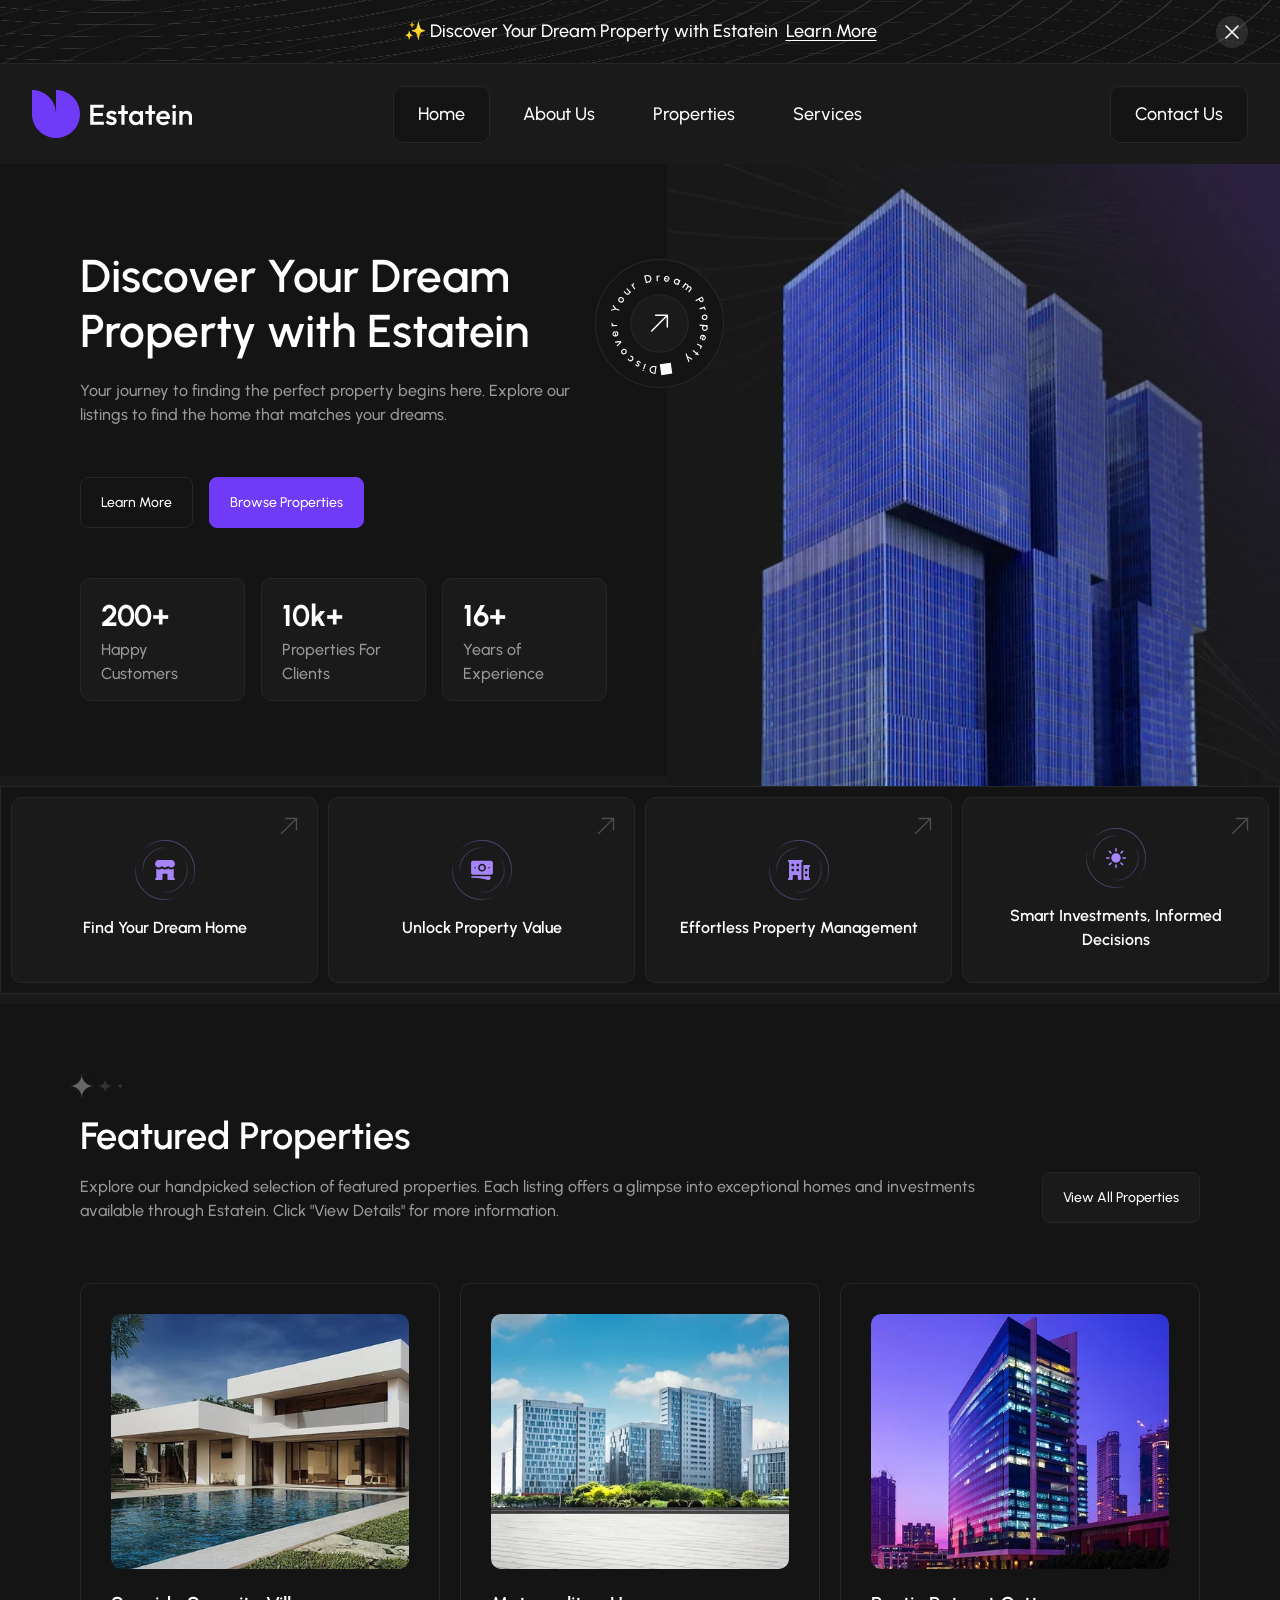
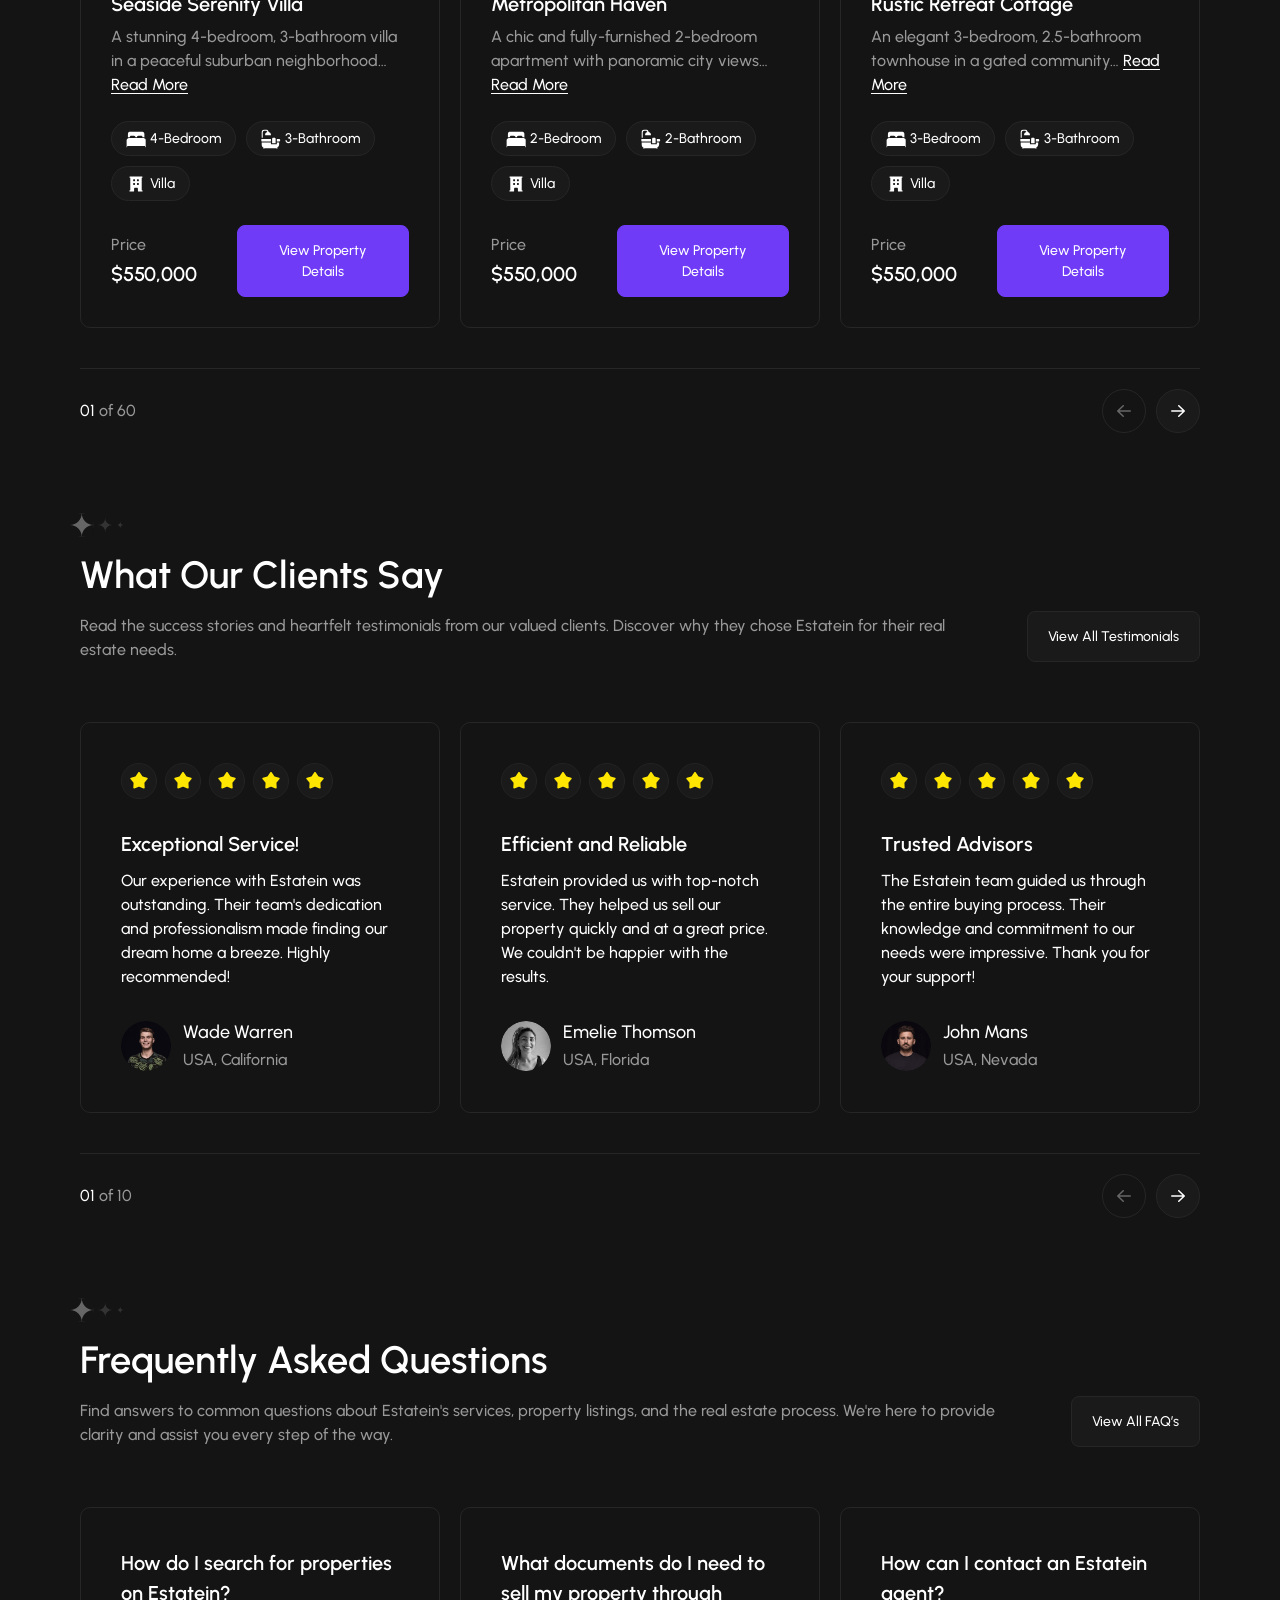
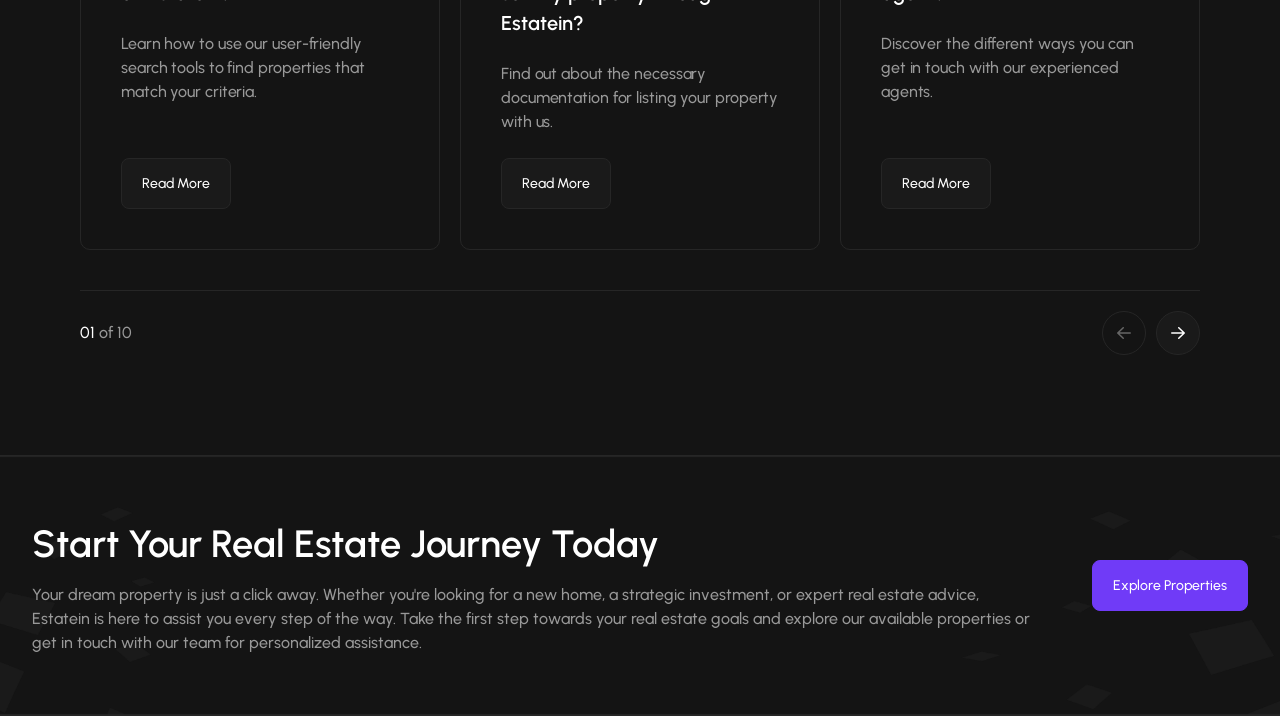
==== commit 719e2c85: "Добавлено адаптивное оформление секции CTA" ====
--- a/index.html
+++ b/index.html
@@ -1002,7 +1002,11 @@
         width="69"
         height="30"
       >
-      <h2 class="faq-title" id="faq-title">Frequently Asked Questions</h2>
+      <h2
+        class="faq-title"
+        id="faq-title"
+      >Frequently Asked Questions
+      </h2>
       <p class="faq-description">
         Find answers to common questions about Estatein's services, property listings, and the real estate process. We're here to provide clarity and assist you every step of the way.
       </p>
@@ -1012,7 +1016,8 @@
       class="faq-all"
       type="button"
       data-js-faq-view-all
-    >View All FAQ’s</button>
+    >View All FAQ’s
+    </button>
 
     <ul
       class="faq-list"
@@ -1022,8 +1027,14 @@
       data-js-faq-list
     >
       <li class="faq-card-item">
-        <article class="faq-card" aria-labelledby="faq-search-title">
-          <h3 class="faq-card-title" id="faq-search-title">
+        <article
+          class="faq-card"
+          aria-labelledby="faq-search-title"
+        >
+          <h3
+            class="faq-card-title"
+            id="faq-search-title"
+          >
             How do I search for properties on Estatein?
           </h3>
           <p class="faq-card-text">
@@ -1034,12 +1045,19 @@
             type="button"
             aria-label="Read more about searching for properties"
             data-js-faq-read-more="search"
-          >Read More</button>
+          >Read More
+          </button>
         </article>
       </li>
       <li class="faq-card-item">
-        <article class="faq-card" aria-labelledby="faq-documents-title">
-          <h3 class="faq-card-title" id="faq-documents-title">
+        <article
+          class="faq-card"
+          aria-labelledby="faq-documents-title"
+        >
+          <h3
+            class="faq-card-title"
+            id="faq-documents-title"
+          >
             What documents do I need to sell my property through Estatein?
           </h3>
           <p class="faq-card-text">
@@ -1050,12 +1068,19 @@
             type="button"
             aria-label="Read more about documents for selling a property"
             data-js-faq-read-more="documents"
-          >Read More</button>
+          >Read More
+          </button>
         </article>
       </li>
       <li class="faq-card-item">
-        <article class="faq-card" aria-labelledby="faq-contact-title">
-          <h3 class="faq-card-title" id="faq-contact-title">
+        <article
+          class="faq-card"
+          aria-labelledby="faq-contact-title"
+        >
+          <h3
+            class="faq-card-title"
+            id="faq-contact-title"
+          >
             How can I contact an Estatein agent?
           </h3>
           <p class="faq-card-text">
@@ -1066,14 +1091,21 @@
             type="button"
             aria-label="Read more about contacting an Estatein agent"
             data-js-faq-read-more="contact"
-          >Read More</button>
+          >Read More
+          </button>
         </article>
       </li>
     </ul>
 
     <div class="faq-footer">
-      <nav class="faq-pagination" aria-label="Frequently asked questions pagination">
-        <span class="faq-counter" data-js-faq-counter>
+      <nav
+        class="faq-pagination"
+        aria-label="Frequently asked questions pagination"
+      >
+        <span
+          class="faq-counter"
+          data-js-faq-counter
+        >
           <span class="faq-current-page">01</span> of 10
         </span>
         <button
@@ -1084,7 +1116,12 @@
           data-js-faq-prev
           disabled
         >
-          <img src="./images/properties/arrow-right.svg" alt="" width="24" height="24">
+          <img
+            src="./images/properties/arrow-right.svg"
+            alt=""
+            width="24"
+            height="24"
+          >
         </button>
         <button
           class="faq-arrow faq-arrow-next"
@@ -1093,11 +1130,36 @@
           aria-controls="faq-list"
           data-js-faq-next
         >
-          <img src="./images/properties/arrow-right.svg" alt="" width="24" height="24">
+          <img
+            src="./images/properties/arrow-right.svg"
+            alt=""
+            width="24"
+            height="24"
+          >
         </button>
       </nav>
     </div>
   </section>
+  <section class="cta">
+    <div class="cta-inner container">
+      <div class="cta-content">
+        <h2 class="cta-title">
+          Start Your Real Estate Journey Today
+        </h2>
+        <p class="cta-description">
+          Your dream property is just a click away. Whether you're looking for
+          a new home, a strategic investment, or expert real estate advice,
+          Estatein is here to assist you every step of the way. Take the first
+          step towards your real estate goals and explore our available properties
+          or get in touch with our team for personalized assistance.
+        </p>
+      </div>
+
+      <a class="cta-button" href="./properties.html">
+        Explore Properties
+      </a>
+    </div>
+  </section>
 </main>
 
 </body>
--- a/css/pages/home.css
+++ b/css/pages/home.css
@@ -165,239 +165,11 @@
 	height: 34px;
 }
 
-@media (max-width: 1440px) {
-	.hero-content {
-		padding: 60px 60px 60px 80px;
-	}
-
-	.hero-title {
-		font-size: 46px;
-	}
-
-	.hero-description {
-		margin-top: 20px;
-		font-size: 16px;
-	}
-
-	.hero-actions,
-	.hero-stats {
-		gap: 16px;
-		margin-top: 50px;
-	}
-
-	.hero-button {
-		padding: 14px 20px;
-		border-radius: 8px;
-		font-size: 14px;
-	}
-
-	.hero-stat {
-		padding: 14px 20px;
-		border-radius: 10px;
-	}
-
-	.hero-stat-value {
-		font-size: 30px;
-	}
-
-	.hero-stat-label {
-		font-size: 16px;
-	}
-
-	.hero-image {
-		height: 622px;
-	}
-
-	.hero-discover {
-		top: 95px;
-		left: -72px;
-		width: 129px;
-	}
-
-	.hero-features {
-		gap: 10px;
-		padding: 10px;
-	}
-
-	.hero-feature-link {
-		gap: 16px;
-		padding: 30px 14px;
-		border-radius: 10px;
-	}
-
-	.hero-feature-icon {
-		width: 60px;
-		height: 60px;
-	}
-
-	.hero-feature-title {
-		font-size: 16px;
-	}
-
-	.hero-feature-arrow {
-		top: 16px;
-		right: 16px;
-		width: 24px;
-		height: 24px;
-	}
-}
-
-@media (min-width: 961px) and (max-width: 1200px) {
-	.hero-content {
-		padding: 40px 32px;
-	}
-
-	.hero-title {
-		font-size: 38px;
-	}
-
-	.hero-stat {
-		padding: 14px 12px;
-	}
-
-	.hero-stat-label {
-		font-size: 14px;
-	}
-}
-
-@media (max-width: 960px) {
-	.hero-main {
-		flex-direction: column;
-		gap: 56px;
-		padding: 40px 32px 0;
-	}
-
-	.hero-content {
-		flex: auto;
-		padding: 0;
-	}
-
-	.hero-media {
-		flex: auto;
-		order: -1;
-	}
-
-	.hero-image {
-		height: auto;
-		aspect-ratio: 358 / 302;
-		border: 1px solid var(--color-grey-15);
-		border-radius: 12px;
-	}
-
-	.hero-discover {
-		top: auto;
-		bottom: -40px;
-		left: 0;
-		width: 117px;
-	}
-
-	.hero-actions,
-	.hero-stats {
-		margin-top: 40px;
-	}
-
-	.hero-stats {
-		flex-wrap: wrap;
-		gap: 12px;
-	}
-
-	.hero-stat {
-		flex: 1 1 calc(50% - 6px);
-		padding: 16px;
-		text-align: center;
-	}
-
-	.hero-stat:last-child {
-		flex-basis: 100%;
-	}
-
-	.hero-features {
-		flex-wrap: wrap;
-		margin: 40px 32px 0;
-		border-radius: 12px;
-		box-shadow: 0 0 0 4px var(--color-grey-10);
-	}
-
-	.hero-feature {
-		flex-basis: calc(50% - 5px);
-	}
-}
-
-@media (max-width: 600px) {
-	.hero-main {
-		padding-inline: 16px;
-	}
-
-	.hero-title {
-		font-size: 28px;
-	}
-
-	.hero-description {
-		margin-top: 16px;
-		font-size: 14px;
-	}
-
-	.hero-actions {
-		flex-direction: column;
-	}
-
-	.hero-stat-value {
-		font-size: 24px;
-	}
-
-	.hero-stat-label {
-		font-size: 14px;
-	}
-
-	.hero-features {
-		margin-inline: 16px;
-	}
-
-	.hero-feature-link {
-		gap: 14px;
-		padding: 20px 12px;
-	}
-
-	.hero-feature-icon {
-		width: 48px;
-		height: 48px;
-	}
-
-	.hero-feature-title {
-		font-size: 14px;
-	}
-
-	.hero-feature-arrow {
-		top: 10px;
-		right: 10px;
-		width: 20px;
-		height: 20px;
-	}
-}
-
-@media (hover: hover) {
-	.hero-button:hover,
-	.hero-feature-link:hover {
-		border-color: var(--color-purple-60);
-	}
-
-	.hero-button-primary:hover {
-		background: var(--color-purple-65);
-	}
-}
-
 .hero-button:focus-visible,
 .hero-feature-link:focus-visible,
 .hero-discover:focus-visible {
 	outline: 2px solid var(--color-purple-70);
 	outline-offset: 4px;
-}
-
-@media (prefers-reduced-motion: reduce) {
-	.hero-button,
-	.hero-feature-link {
-		transition: none;
-	}
 }
 
 .properties {
@@ -634,284 +406,6 @@
 	opacity: 0.35;
 }
 
-@media (max-width: 1440px) {
-	.properties {
-		width: calc(100% - 160px);
-		margin-top: 120px;
-	}
-
-	.properties-sparkles {
-		margin-left: -10px;
-		width: 54px;
-		height: 24px;
-	}
-
-	.properties-title {
-		font-size: 38px;
-	}
-
-	.properties-description {
-		margin-top: 10px;
-		font-size: 16px;
-	}
-
-	.properties-all,
-	.property-card-button {
-		padding: 14px 20px;
-		border-radius: 8px;
-		font-size: 14px;
-	}
-
-	.properties-list {
-		gap: 20px;
-		margin-top: 60px;
-	}
-
-	.property-card-item {
-		flex-basis: calc((100% - 40px) / 3);
-	}
-
-	.property-card {
-		gap: 20px;
-		padding: 30px;
-		border-radius: 10px;
-	}
-
-	.property-card-image {
-		height: 255px;
-		aspect-ratio: auto;
-	}
-
-	.property-card-content {
-		gap: 24px;
-	}
-
-	.property-card-title {
-		font-size: 20px;
-	}
-
-	.property-card-text,
-	.property-price-label {
-		font-size: 16px;
-	}
-
-	.property-tag {
-		padding: 6px 14px;
-		font-size: 14px;
-	}
-
-	.property-tag img {
-		width: 20px;
-		height: 20px;
-	}
-
-	.property-card-footer {
-		gap: 40px;
-	}
-
-	.property-price-value {
-		font-size: 20px;
-	}
-
-	.properties-footer {
-		margin-top: 40px;
-	}
-
-	.properties-counter {
-		font-size: 16px;
-	}
-
-	.properties-arrow {
-		flex-basis: 44px;
-		width: 44px;
-		height: 44px;
-	}
-
-	.properties-arrow img {
-		width: 20px;
-		height: 20px;
-	}
-}
-
-@media (max-width: 1200px) {
-	.properties-list {
-		overflow-x: auto;
-		scroll-snap-type: x mandatory;
-		scrollbar-width: thin;
-	}
-
-	.property-card-item {
-		flex-basis: calc((100% - 20px) / 2);
-		scroll-snap-align: start;
-	}
-}
-
-@media (max-width: 960px) {
-	.properties {
-		width: calc(100% - 64px);
-		column-gap: 24px;
-		margin-top: 100px;
-	}
-
-	.properties-title {
-		font-size: 32px;
-	}
-
-	.property-card {
-		padding: 24px;
-	}
-
-	.property-card-footer {
-		gap: 24px;
-	}
-}
-
-@media (max-width: 760px) {
-	.properties-header {
-		flex-basis: 100%;
-	}
-
-	.properties-all {
-		margin-top: 24px;
-	}
-
-	.property-card-item {
-		flex-basis: 100%;
-	}
-}
-
-@media (max-width: 600px) {
-	.properties {
-		align-items: center;
-		column-gap: 10px;
-		width: calc(100% - 32px);
-		margin-top: 80px;
-	}
-
-	.properties-sparkles {
-		margin-top: -30px;
-		margin-left: -8px;
-		width: 45px;
-		height: 20px;
-	}
-
-	.properties-title {
-		font-size: 28px;
-	}
-
-	.properties-description {
-		margin-top: 6px;
-		font-size: 14px;
-	}
-
-	.properties-description-extra {
-		display: none;
-	}
-
-	.properties-list {
-		order: 1;
-		margin-top: 40px;
-		padding-bottom: 30px;
-		border-bottom: 1px solid var(--color-grey-15);
-	}
-
-	.property-card-item:last-child {
-		order: -1;
-	}
-
-	.property-card {
-		gap: 16px;
-	}
-
-	.property-card-image {
-		height: 210px;
-	}
-
-	.property-card-content {
-		gap: 20px;
-	}
-
-	.property-card-title {
-		font-size: 18px;
-	}
-
-	.property-card-text,
-	.property-price-label {
-		font-size: 14px;
-	}
-
-	.property-card-footer {
-		gap: 30px;
-	}
-
-	.properties-all {
-		order: 2;
-		margin-top: 20px;
-		padding: 14px 20px;
-		border-radius: 8px;
-	}
-
-	.properties-footer {
-		order: 3;
-		flex: 1 1 0;
-		min-width: 0;
-		margin-top: 20px;
-		padding-top: 0;
-		border-top: 0;
-	}
-
-	.properties-pagination {
-		justify-content: flex-end;
-		gap: 10px;
-	}
-
-	.properties-counter {
-		order: 1;
-		margin-right: 0;
-		font-size: 14px;
-	}
-
-	.properties-arrow-prev {
-		order: 0;
-	}
-
-	.properties-arrow-next {
-		order: 2;
-	}
-}
-
-@media (max-width: 360px) {
-	.properties-all {
-		padding-inline: 12px;
-	}
-
-	.properties-pagination {
-		gap: 6px;
-	}
-
-	.properties-arrow {
-		flex-basis: 36px;
-		width: 36px;
-		height: 36px;
-	}
-}
-
-@media (hover: hover) {
-	.properties-all:hover,
-	.properties-arrow:not(:disabled):hover {
-		border-color: var(--color-purple-60);
-	}
-
-	.property-card-button:hover {
-		border-color: var(--color-purple-65);
-		background-color: var(--color-purple-65);
-	}
-
-	.property-card-read-more:hover {
-		color: var(--color-purple-70);
-	}
-}
-
 .properties-all:focus-visible,
 .properties-list:focus-visible,
 .property-card-button:focus-visible,
@@ -919,14 +413,6 @@
 .properties-arrow:focus-visible {
 	outline: 2px solid var(--color-purple-70);
 	outline-offset: 4px;
-}
-
-@media (prefers-reduced-motion: reduce) {
-	.properties-all,
-	.property-card-button,
-	.properties-arrow {
-		transition: none;
-	}
 }
 
 .testimonials {
@@ -1128,286 +614,11 @@
 	opacity: 0.35;
 }
 
-@media (max-width: 1440px) {
-	.testimonials {
-		width: calc(100% - 160px);
-		margin-top: 120px;
-	}
-
-	.testimonials-sparkles {
-		width: 54px;
-		height: 24px;
-		margin-left: -10px;
-	}
-
-	.testimonials-title {
-		font-size: 38px;
-	}
-
-	.testimonials-description {
-		margin-top: 10px;
-		font-size: 16px;
-	}
-
-	.testimonials-all {
-		padding: 14px 20px;
-		border-radius: 8px;
-		font-size: 14px;
-	}
-
-	.testimonials-list {
-		gap: 20px;
-		margin-top: 60px;
-	}
-
-	.review-card-item {
-		flex-basis: calc((100% - 40px) / 3);
-	}
-
-	.review-card {
-		gap: 30px;
-		padding: 40px;
-		border-radius: 10px;
-	}
-
-	.review-rating {
-		gap: 8px;
-	}
-
-	.review-rating img {
-		flex-basis: 36px;
-		width: 36px;
-		height: 36px;
-	}
-
-	.review-title {
-		font-size: 20px;
-	}
-
-	.review-quote {
-		margin-top: 10px;
-	}
-
-	.review-text {
-		font-size: 16px;
-	}
-
-	.review-author-photo {
-		flex-basis: 50px;
-		width: 50px;
-		height: 50px;
-	}
-
-	.review-author-name {
-		font-size: 18px;
-	}
-
-	.review-author-location {
-		font-size: 16px;
-	}
-
-	.testimonials-footer {
-		margin-top: 40px;
-	}
-
-	.testimonials-counter {
-		font-size: 16px;
-	}
-
-	.testimonials-arrow {
-		flex-basis: 44px;
-		width: 44px;
-		height: 44px;
-	}
-
-	.testimonials-arrow img {
-		width: 20px;
-		height: 20px;
-	}
-}
-
-@media (max-width: 1200px) {
-	.testimonials-list {
-		overflow-x: auto;
-		scroll-snap-type: x mandatory;
-		scrollbar-width: thin;
-	}
-
-	.review-card-item {
-		flex-basis: calc((100% - 20px) / 2);
-		scroll-snap-align: start;
-	}
-}
-
-@media (max-width: 960px) {
-	.testimonials {
-		width: calc(100% - 64px);
-		column-gap: 24px;
-		margin-top: 100px;
-	}
-
-	.testimonials-title {
-		font-size: 32px;
-	}
-
-	.review-card {
-		padding: 30px;
-	}
-}
-
-@media (max-width: 760px) {
-	.testimonials-header {
-		flex-basis: 100%;
-	}
-
-	.testimonials-all {
-		margin-top: 24px;
-	}
-
-	.review-card-item {
-		flex-basis: 100%;
-	}
-}
-
-@media (max-width: 600px) {
-	.testimonials {
-		align-items: center;
-		column-gap: 10px;
-		width: calc(100% - 32px);
-		margin-top: 80px;
-	}
-
-	.testimonials-sparkles {
-		width: 45px;
-		height: 20px;
-		margin-top: -30px;
-		margin-left: -8px;
-	}
-
-	.testimonials-title {
-		font-size: 28px;
-	}
-
-	.testimonials-description {
-		margin-top: 6px;
-		font-size: 14px;
-	}
-
-	.testimonials-list {
-		order: 1;
-		margin-top: 40px;
-		padding-bottom: 30px;
-		border-bottom: 1px solid var(--color-grey-15);
-	}
-
-	.review-card {
-		gap: 24px;
-	}
-
-	.review-rating img {
-		flex-basis: 30px;
-		width: 30px;
-		height: 30px;
-	}
-
-	.review-title {
-		font-size: 18px;
-	}
-
-	.review-quote {
-		margin-top: 6px;
-	}
-
-	.review-text,
-	.review-author-location {
-		font-size: 14px;
-	}
-
-	.review-author {
-		gap: 10px;
-	}
-
-	.review-author-name {
-		font-size: 16px;
-	}
-
-	.testimonials-all {
-		order: 2;
-		margin-top: 20px;
-	}
-
-	.testimonials-footer {
-		order: 3;
-		flex: 1 1 auto;
-		min-width: max-content;
-		margin-top: 20px;
-		padding-top: 0;
-		border-top: 0;
-	}
-
-	.testimonials-pagination {
-		justify-content: flex-end;
-	}
-
-	.testimonials-counter {
-		order: 1;
-		margin-right: 0;
-		font-size: 14px;
-	}
-
-	.testimonials-arrow-prev {
-		order: 0;
-	}
-
-	.testimonials-arrow-next {
-		order: 2;
-	}
-}
-
-@media (max-width: 360px) {
-	.testimonials {
-		column-gap: 8px;
-	}
-
-	.testimonials-all {
-		padding-inline: 12px;
-		font-size: 12px;
-	}
-
-	.testimonials-pagination {
-		gap: 6px;
-	}
-
-	.testimonials-counter {
-		font-size: 12px;
-	}
-
-	.testimonials-arrow {
-		flex-basis: 36px;
-		width: 36px;
-		height: 36px;
-	}
-}
-
-@media (hover: hover) {
-	.testimonials-all:hover,
-	.testimonials-arrow:not(:disabled):hover {
-		border-color: var(--color-purple-60);
-	}
-}
-
 .testimonials-all:focus-visible,
 .testimonials-list:focus-visible,
 .testimonials-arrow:focus-visible {
 	outline: 2px solid var(--color-purple-70);
 	outline-offset: 4px;
-}
-
-@media (prefers-reduced-motion: reduce) {
-	.testimonials-all,
-	.testimonials-arrow {
-		transition: none;
-	}
 }
 
 .faq {
@@ -1567,7 +778,345 @@
 	opacity: 0.35;
 }
 
+.faq-all:focus-visible,
+.faq-card-button:focus-visible,
+.faq-list:focus-visible,
+.faq-arrow:focus-visible {
+	outline: 2px solid var(--color-purple-70);
+	outline-offset: 4px;
+}
+
+
+
+.cta {
+	margin-top: 100px;
+	border-block: 1px solid var(--color-grey-15);
+	background-color: var(--color-grey-08);
+	background-image: url("../../images/cta/cta-background.png");
+	background-position: center bottom;
+	background-size: cover;
+	background-repeat: no-repeat;
+}
+
+.cta-inner.container {
+	display: flex;
+	align-items: center;
+	justify-content: space-between;
+	gap: 100px;
+	padding-block: 100px;
+}
+
+.cta-content {
+	flex: 1;
+	min-width: 0;
+}
+
+.cta-title {
+	font-size: 48px;
+	font-weight: 600;
+	line-height: 1.5;
+}
+
+.cta-description {
+	margin-top: 14px;
+	color: var(--color-grey-60);
+	font-size: 18px;
+	font-weight: 500;
+	line-height: 1.5;
+}
+
+.cta-button {
+	display: inline-flex;
+	align-items: center;
+	justify-content: center;
+	flex-shrink: 0;
+	padding: 18px 24px;
+	border: 1px solid var(--color-purple-60);
+	border-radius: 10px;
+	color: var(--color-absolute-white);
+	background-color: var(--color-purple-60);
+	font-size: 18px;
+	font-weight: 500;
+	line-height: 1.5;
+	text-align: center;
+	text-decoration: none;
+	transition: background-color 0.2s ease, border-color 0.2s ease;
+}
+
+.cta-button:focus-visible {
+	outline: 2px solid var(--color-purple-70);
+	outline-offset: 4px;
+}
+
 @media (max-width: 1440px) {
+	.hero-content {
+		padding: 60px 60px 60px 80px;
+	}
+
+	.hero-title {
+		font-size: 46px;
+	}
+
+	.hero-description {
+		margin-top: 20px;
+		font-size: 16px;
+	}
+
+	.hero-actions,
+	.hero-stats {
+		gap: 16px;
+		margin-top: 50px;
+	}
+
+	.hero-button {
+		padding: 14px 20px;
+		border-radius: 8px;
+		font-size: 14px;
+	}
+
+	.hero-stat {
+		padding: 14px 20px;
+		border-radius: 10px;
+	}
+
+	.hero-stat-value {
+		font-size: 30px;
+	}
+
+	.hero-stat-label {
+		font-size: 16px;
+	}
+
+	.hero-image {
+		height: 622px;
+	}
+
+	.hero-discover {
+		top: 95px;
+		left: -72px;
+		width: 129px;
+	}
+
+	.hero-features {
+		gap: 10px;
+		padding: 10px;
+	}
+
+	.hero-feature-link {
+		gap: 16px;
+		padding: 30px 14px;
+		border-radius: 10px;
+	}
+
+	.hero-feature-icon {
+		width: 60px;
+		height: 60px;
+	}
+
+	.hero-feature-title {
+		font-size: 16px;
+	}
+
+	.hero-feature-arrow {
+		top: 16px;
+		right: 16px;
+		width: 24px;
+		height: 24px;
+	}
+
+	.properties {
+		width: calc(100% - 160px);
+		margin-top: 120px;
+	}
+
+	.properties-sparkles {
+		margin-left: -10px;
+		width: 54px;
+		height: 24px;
+	}
+
+	.properties-title {
+		font-size: 38px;
+	}
+
+	.properties-description {
+		margin-top: 10px;
+		font-size: 16px;
+	}
+
+	.properties-all,
+	.property-card-button {
+		padding: 14px 20px;
+		border-radius: 8px;
+		font-size: 14px;
+	}
+
+	.properties-list {
+		gap: 20px;
+		margin-top: 60px;
+	}
+
+	.property-card-item {
+		flex-basis: calc((100% - 40px) / 3);
+	}
+
+	.property-card {
+		gap: 20px;
+		padding: 30px;
+		border-radius: 10px;
+	}
+
+	.property-card-image {
+		height: 255px;
+		aspect-ratio: auto;
+	}
+
+	.property-card-content {
+		gap: 24px;
+	}
+
+	.property-card-title {
+		font-size: 20px;
+	}
+
+	.property-card-text,
+	.property-price-label {
+		font-size: 16px;
+	}
+
+	.property-tag {
+		padding: 6px 14px;
+		font-size: 14px;
+	}
+
+	.property-tag img {
+		width: 20px;
+		height: 20px;
+	}
+
+	.property-card-footer {
+		gap: 40px;
+	}
+
+	.property-price-value {
+		font-size: 20px;
+	}
+
+	.properties-footer {
+		margin-top: 40px;
+	}
+
+	.properties-counter {
+		font-size: 16px;
+	}
+
+	.properties-arrow {
+		flex-basis: 44px;
+		width: 44px;
+		height: 44px;
+	}
+
+	.properties-arrow img {
+		width: 20px;
+		height: 20px;
+	}
+
+	.testimonials {
+		width: calc(100% - 160px);
+		margin-top: 120px;
+	}
+
+	.testimonials-sparkles {
+		width: 54px;
+		height: 24px;
+		margin-left: -10px;
+	}
+
+	.testimonials-title {
+		font-size: 38px;
+	}
+
+	.testimonials-description {
+		margin-top: 10px;
+		font-size: 16px;
+	}
+
+	.testimonials-all {
+		padding: 14px 20px;
+		border-radius: 8px;
+		font-size: 14px;
+	}
+
+	.testimonials-list {
+		gap: 20px;
+		margin-top: 60px;
+	}
+
+	.review-card-item {
+		flex-basis: calc((100% - 40px) / 3);
+	}
+
+	.review-card {
+		gap: 30px;
+		padding: 40px;
+		border-radius: 10px;
+	}
+
+	.review-rating {
+		gap: 8px;
+	}
+
+	.review-rating img {
+		flex-basis: 36px;
+		width: 36px;
+		height: 36px;
+	}
+
+	.review-title {
+		font-size: 20px;
+	}
+
+	.review-quote {
+		margin-top: 10px;
+	}
+
+	.review-text {
+		font-size: 16px;
+	}
+
+	.review-author-photo {
+		flex-basis: 50px;
+		width: 50px;
+		height: 50px;
+	}
+
+	.review-author-name {
+		font-size: 18px;
+	}
+
+	.review-author-location {
+		font-size: 16px;
+	}
+
+	.testimonials-footer {
+		margin-top: 40px;
+	}
+
+	.testimonials-counter {
+		font-size: 16px;
+	}
+
+	.testimonials-arrow {
+		flex-basis: 44px;
+		width: 44px;
+		height: 44px;
+	}
+
+	.testimonials-arrow img {
+		width: 20px;
+		height: 20px;
+	}
+
 	.faq {
 		width: calc(100% - 160px);
 		margin-top: 120px;
@@ -1623,9 +1172,69 @@
 		width: 20px;
 		height: 20px;
 	}
+
+	.cta-inner.container {
+		gap: 60px;
+		padding-block: 60px;
+	}
+
+	.cta-title {
+		font-size: 38px;
+	}
+
+	.cta-description {
+		margin-top: 10px;
+		font-size: 16px;
+	}
+
+	.cta-button {
+		padding: 14px 20px;
+		border-radius: 8px;
+		font-size: 14px;
+	}
+}
+
+@media (min-width: 961px) and (max-width: 1200px) {
+	.hero-content {
+		padding: 40px 32px;
+	}
+
+	.hero-title {
+		font-size: 38px;
+	}
+
+	.hero-stat {
+		padding: 14px 12px;
+	}
+
+	.hero-stat-label {
+		font-size: 14px;
+	}
 }
 
 @media (max-width: 1200px) {
+	.properties-list {
+		overflow-x: auto;
+		scroll-snap-type: x mandatory;
+		scrollbar-width: thin;
+	}
+
+	.property-card-item {
+		flex-basis: calc((100% - 20px) / 2);
+		scroll-snap-align: start;
+	}
+
+	.testimonials-list {
+		overflow-x: auto;
+		scroll-snap-type: x mandatory;
+		scrollbar-width: thin;
+	}
+
+	.review-card-item {
+		flex-basis: calc((100% - 20px) / 2);
+		scroll-snap-align: start;
+	}
+
 	.faq-list {
 		overflow-x: auto;
 		scroll-snap-type: x mandatory;
@@ -1638,6 +1247,99 @@
 }
 
 @media (max-width: 960px) {
+	.hero-main {
+		flex-direction: column;
+		gap: 56px;
+		padding: 40px 32px 0;
+	}
+
+	.hero-content {
+		flex: auto;
+		padding: 0;
+	}
+
+	.hero-media {
+		flex: auto;
+		order: -1;
+	}
+
+	.hero-image {
+		height: auto;
+		aspect-ratio: 358 / 302;
+		border: 1px solid var(--color-grey-15);
+		border-radius: 12px;
+	}
+
+	.hero-discover {
+		top: auto;
+		bottom: -40px;
+		left: 0;
+		width: 117px;
+	}
+
+	.hero-actions,
+	.hero-stats {
+		margin-top: 40px;
+	}
+
+	.hero-stats {
+		flex-wrap: wrap;
+		gap: 12px;
+	}
+
+	.hero-stat {
+		flex: 1 1 calc(50% - 6px);
+		padding: 16px;
+		text-align: center;
+	}
+
+	.hero-stat:last-child {
+		flex-basis: 100%;
+	}
+
+	.hero-features {
+		flex-wrap: wrap;
+		margin: 40px 32px 0;
+		border-radius: 12px;
+		box-shadow: 0 0 0 4px var(--color-grey-10);
+	}
+
+	.hero-feature {
+		flex-basis: calc(50% - 5px);
+	}
+
+	.properties {
+		width: calc(100% - 64px);
+		column-gap: 24px;
+		margin-top: 100px;
+	}
+
+	.properties-title {
+		font-size: 32px;
+	}
+
+	.property-card {
+		padding: 24px;
+	}
+
+	.property-card-footer {
+		gap: 24px;
+	}
+
+	.testimonials {
+		width: calc(100% - 64px);
+		column-gap: 24px;
+		margin-top: 100px;
+	}
+
+	.testimonials-title {
+		font-size: 32px;
+	}
+
+	.review-card {
+		padding: 30px;
+	}
+
 	.faq {
 		width: calc(100% - 64px);
 		column-gap: 24px;
@@ -1649,9 +1351,46 @@
 	.faq-card {
 		padding: 30px;
 	}
+
+	.cta {
+		margin-top: 80px;
+	}
+
+	.cta-inner.container {
+		gap: 40px;
+		padding-block: 50px;
+	}
+
+	.cta-title {
+		font-size: 32px;
+	}
 }
 
 @media (max-width: 760px) {
+	.properties-header {
+		flex-basis: 100%;
+	}
+
+	.properties-all {
+		margin-top: 24px;
+	}
+
+	.property-card-item {
+		flex-basis: 100%;
+	}
+
+	.testimonials-header {
+		flex-basis: 100%;
+	}
+
+	.testimonials-all {
+		margin-top: 24px;
+	}
+
+	.review-card-item {
+		flex-basis: 100%;
+	}
+
 	.faq-header {
 		flex-basis: 100%;
 	}
@@ -1661,9 +1400,256 @@
 	.faq-card-item {
 		flex-basis: 100%;
 	}
+
+	.cta-inner.container {
+		flex-direction: column;
+		align-items: stretch;
+		gap: 30px;
+	}
 }
 
 @media (max-width: 600px) {
+	.hero-main {
+		padding-inline: 16px;
+	}
+
+	.hero-title {
+		font-size: 28px;
+	}
+
+	.hero-description {
+		margin-top: 16px;
+		font-size: 14px;
+	}
+
+	.hero-actions {
+		flex-direction: column;
+	}
+
+	.hero-stat-value {
+		font-size: 24px;
+	}
+
+	.hero-stat-label {
+		font-size: 14px;
+	}
+
+	.hero-features {
+		margin-inline: 16px;
+	}
+
+	.hero-feature-link {
+		gap: 14px;
+		padding: 20px 12px;
+	}
+
+	.hero-feature-icon {
+		width: 48px;
+		height: 48px;
+	}
+
+	.hero-feature-title {
+		font-size: 14px;
+	}
+
+	.hero-feature-arrow {
+		top: 10px;
+		right: 10px;
+		width: 20px;
+		height: 20px;
+	}
+
+	.properties {
+		align-items: center;
+		column-gap: 10px;
+		width: calc(100% - 32px);
+		margin-top: 80px;
+	}
+
+	.properties-sparkles {
+		margin-top: -30px;
+		margin-left: -8px;
+		width: 45px;
+		height: 20px;
+	}
+
+	.properties-title {
+		font-size: 28px;
+	}
+
+	.properties-description {
+		margin-top: 6px;
+		font-size: 14px;
+	}
+
+	.properties-description-extra {
+		display: none;
+	}
+
+	.properties-list {
+		order: 1;
+		margin-top: 40px;
+		padding-bottom: 30px;
+		border-bottom: 1px solid var(--color-grey-15);
+	}
+
+	.property-card-item:last-child {
+		order: -1;
+	}
+
+	.property-card {
+		gap: 16px;
+	}
+
+	.property-card-image {
+		height: 210px;
+	}
+
+	.property-card-content {
+		gap: 20px;
+	}
+
+	.property-card-title {
+		font-size: 18px;
+	}
+
+	.property-card-text,
+	.property-price-label {
+		font-size: 14px;
+	}
+
+	.property-card-footer {
+		gap: 30px;
+	}
+
+	.properties-all {
+		order: 2;
+		margin-top: 20px;
+		padding: 14px 20px;
+		border-radius: 8px;
+	}
+
+	.properties-footer {
+		order: 3;
+		flex: 1 1 0;
+		min-width: 0;
+		margin-top: 20px;
+		padding-top: 0;
+		border-top: 0;
+	}
+
+	.properties-pagination {
+		justify-content: flex-end;
+		gap: 10px;
+	}
+
+	.properties-counter {
+		order: 1;
+		margin-right: 0;
+		font-size: 14px;
+	}
+
+	.properties-arrow-prev {
+		order: 0;
+	}
+
+	.properties-arrow-next {
+		order: 2;
+	}
+
+	.testimonials {
+		align-items: center;
+		column-gap: 10px;
+		width: calc(100% - 32px);
+		margin-top: 80px;
+	}
+
+	.testimonials-sparkles {
+		width: 45px;
+		height: 20px;
+		margin-top: -30px;
+		margin-left: -8px;
+	}
+
+	.testimonials-title {
+		font-size: 28px;
+	}
+
+	.testimonials-description {
+		margin-top: 6px;
+		font-size: 14px;
+	}
+
+	.testimonials-list {
+		order: 1;
+		margin-top: 40px;
+		padding-bottom: 30px;
+		border-bottom: 1px solid var(--color-grey-15);
+	}
+
+	.review-card {
+		gap: 24px;
+	}
+
+	.review-rating img {
+		flex-basis: 30px;
+		width: 30px;
+		height: 30px;
+	}
+
+	.review-title {
+		font-size: 18px;
+	}
+
+	.review-quote {
+		margin-top: 6px;
+	}
+
+	.review-text,
+	.review-author-location {
+		font-size: 14px;
+	}
+
+	.review-author {
+		gap: 10px;
+	}
+
+	.review-author-name {
+		font-size: 16px;
+	}
+
+	.testimonials-all {
+		order: 2;
+		margin-top: 20px;
+	}
+
+	.testimonials-footer {
+		order: 3;
+		flex: 1 1 auto;
+		min-width: max-content;
+		margin-top: 20px;
+		padding-top: 0;
+		border-top: 0;
+	}
+
+	.testimonials-pagination {
+		justify-content: flex-end;
+	}
+
+	.testimonials-counter {
+		order: 1;
+		margin-right: 0;
+		font-size: 14px;
+	}
+
+	.testimonials-arrow-prev {
+		order: 0;
+	}
+
+	.testimonials-arrow-next {
+		order: 2;
+	}
+
 	.faq {
 		align-items: center;
 		column-gap: 10px;
@@ -1728,9 +1714,65 @@
 	.faq-arrow-next {
 		order: 2;
 	}
+
+	.cta {
+		background-image: url("../../images/cta/cta-background.png"), url("../../images/cta/cta-background.png");
+		background-position: left top, right bottom;
+		background-size: 980px auto;
+	}
+
+	.cta-inner.container {
+		padding-inline: 16px;
+	}
+
+	.cta-title {
+		font-size: 28px;
+	}
+
+	.cta-description {
+		margin-top: 6px;
+		font-size: 14px;
+	}
 }
 
 @media (max-width: 360px) {
+	.properties-all {
+		padding-inline: 12px;
+	}
+
+	.properties-pagination {
+		gap: 6px;
+	}
+
+	.properties-arrow {
+		flex-basis: 36px;
+		width: 36px;
+		height: 36px;
+	}
+
+	.testimonials {
+		column-gap: 8px;
+	}
+
+	.testimonials-all {
+		padding-inline: 12px;
+		font-size: 12px;
+	}
+
+	.testimonials-pagination {
+		gap: 6px;
+	}
+
+	.testimonials-counter {
+		font-size: 12px;
+	}
+
+	.testimonials-arrow {
+		flex-basis: 36px;
+		width: 36px;
+		height: 36px;
+	}
+
 	.faq {
 		column-gap: 8px;
 	}
@@ -1752,26 +1794,70 @@
 }
 
 @media (hover: hover) {
+	.hero-button:hover,
+	.hero-feature-link:hover {
+		border-color: var(--color-purple-60);
+	}
+
+	.hero-button-primary:hover {
+		background: var(--color-purple-65);
+	}
+
+	.properties-all:hover,
+	.properties-arrow:not(:disabled):hover {
+		border-color: var(--color-purple-60);
+	}
+
+	.property-card-button:hover {
+		border-color: var(--color-purple-65);
+		background-color: var(--color-purple-65);
+	}
+
+	.property-card-read-more:hover {
+		color: var(--color-purple-70);
+	}
+
+	.testimonials-all:hover,
+	.testimonials-arrow:not(:disabled):hover {
+		border-color: var(--color-purple-60);
+	}
+
 	.faq-all:hover,
 	.faq-card-button:hover,
 	.faq-arrow:not(:disabled):hover {
 		border-color: var(--color-purple-60);
 	}
-}
-
-.faq-all:focus-visible,
-.faq-card-button:focus-visible,
-.faq-list:focus-visible,
-.faq-arrow:focus-visible {
-	outline: 2px solid var(--color-purple-70);
-	outline-offset: 4px;
+
+	.cta-button:hover {
+		border-color: var(--color-purple-65);
+		background-color: var(--color-purple-65);
+	}
 }
 
 @media (prefers-reduced-motion: reduce) {
+	.hero-button,
+	.hero-feature-link {
+		transition: none;
+	}
+
+	.properties-all,
+	.property-card-button,
+	.properties-arrow {
+		transition: none;
+	}
+
+	.testimonials-all,
+	.testimonials-arrow {
+		transition: none;
+	}
+
 	.faq-all,
 	.faq-card-button,
 	.faq-arrow {
 		transition: none;
 	}
-}
-
+
+	.cta-button {
+		transition: none;
+	}
+}
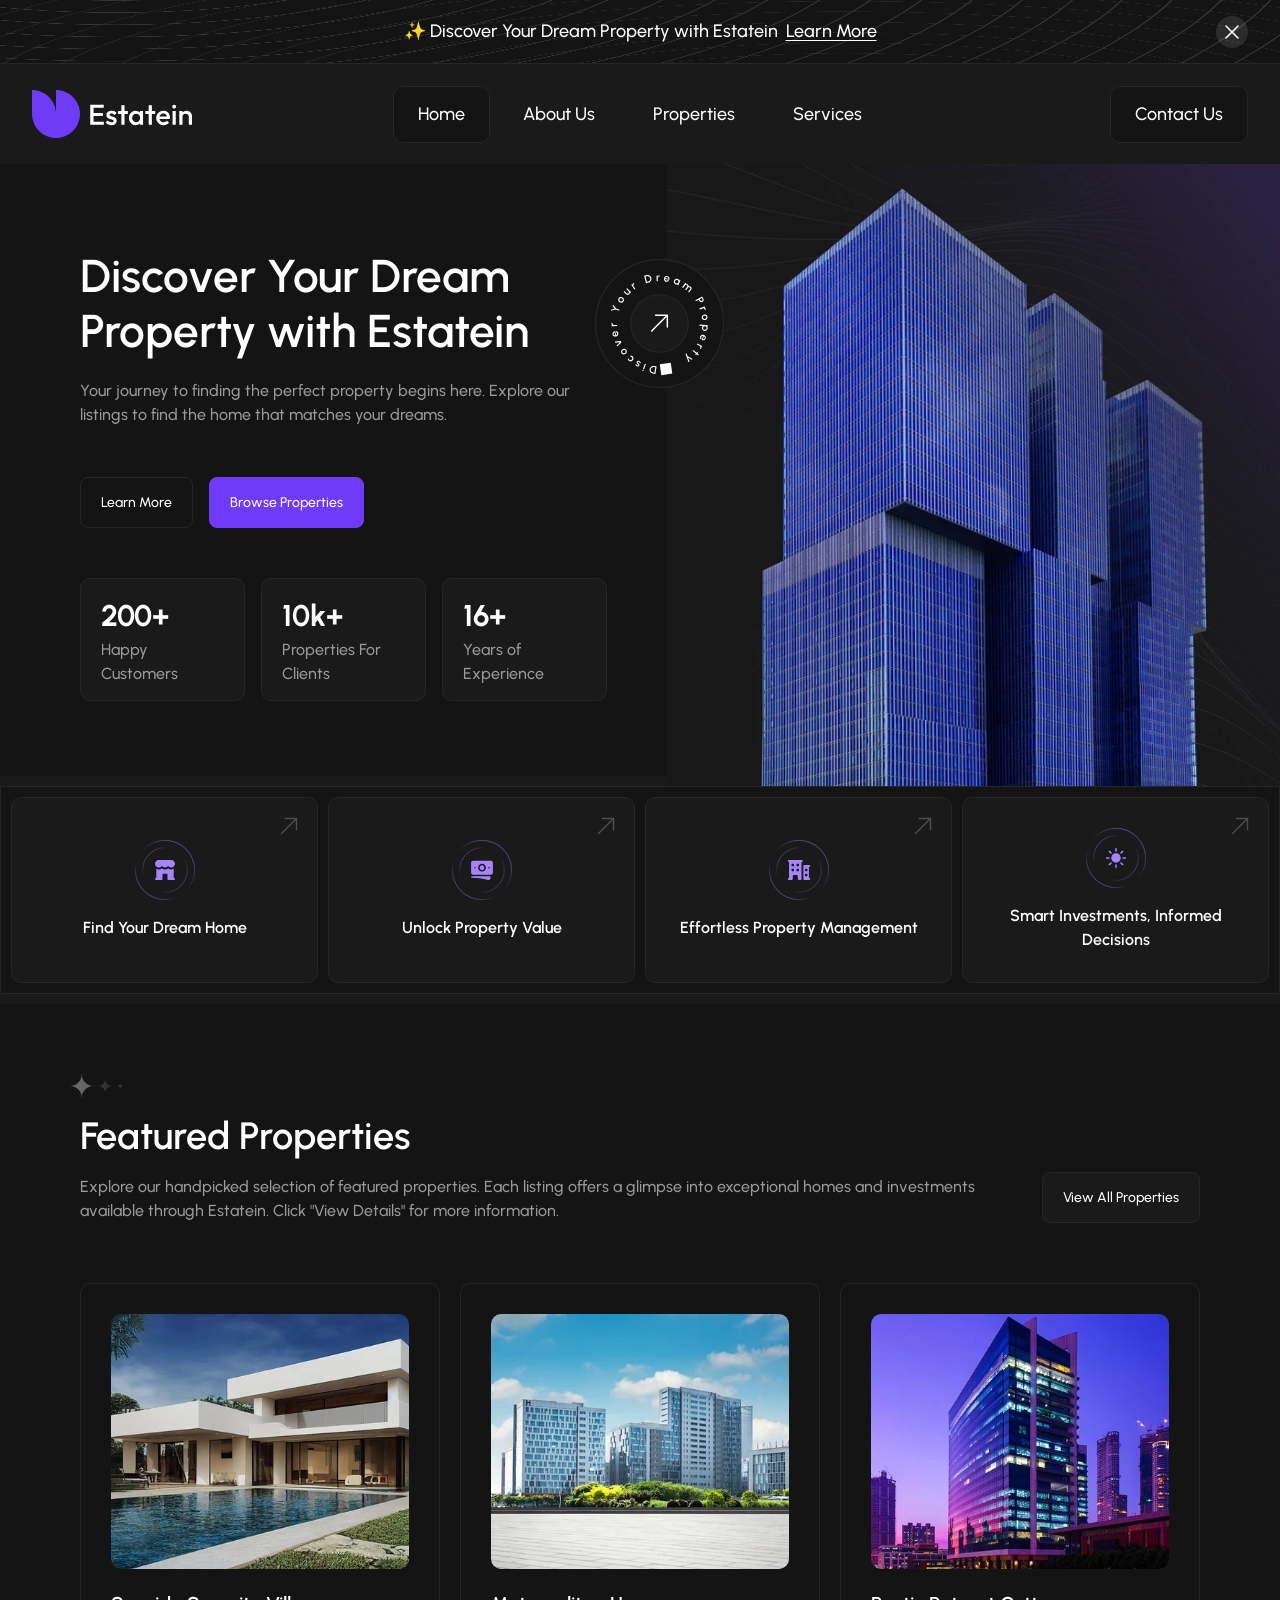
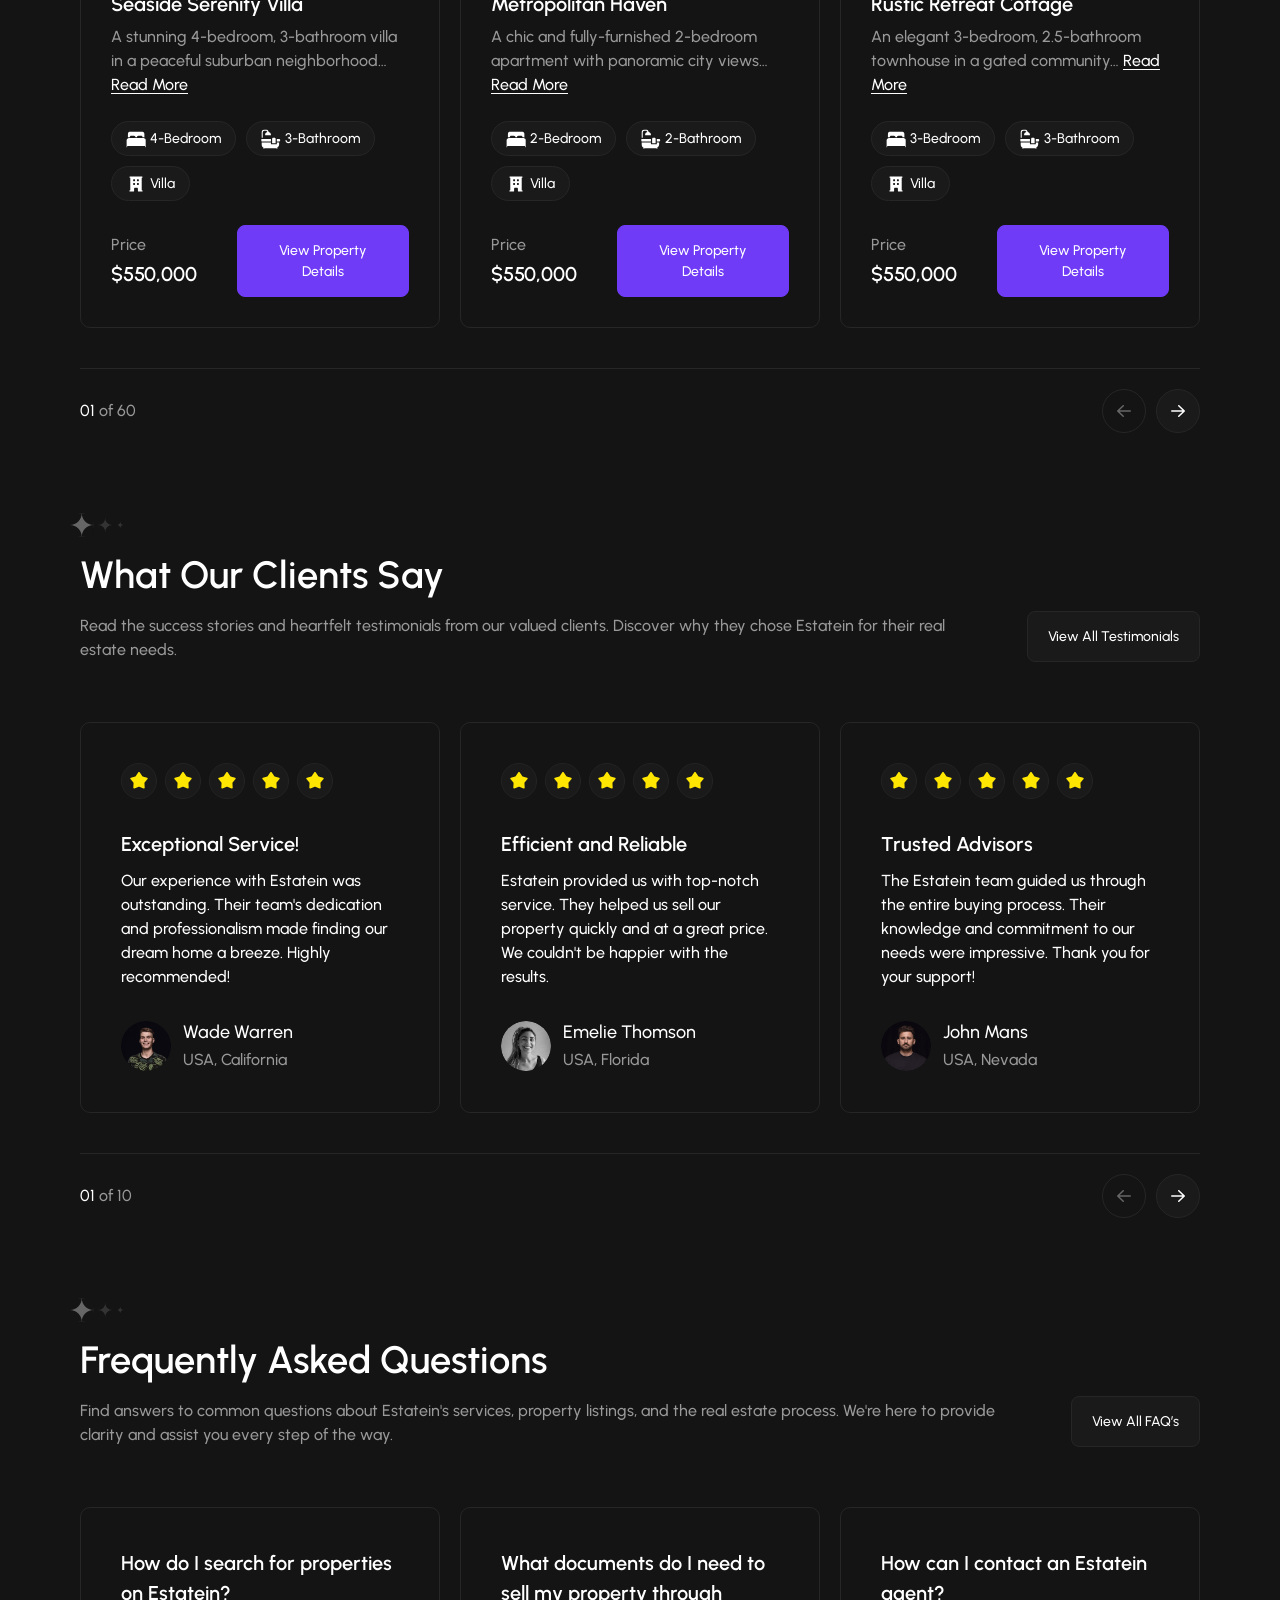
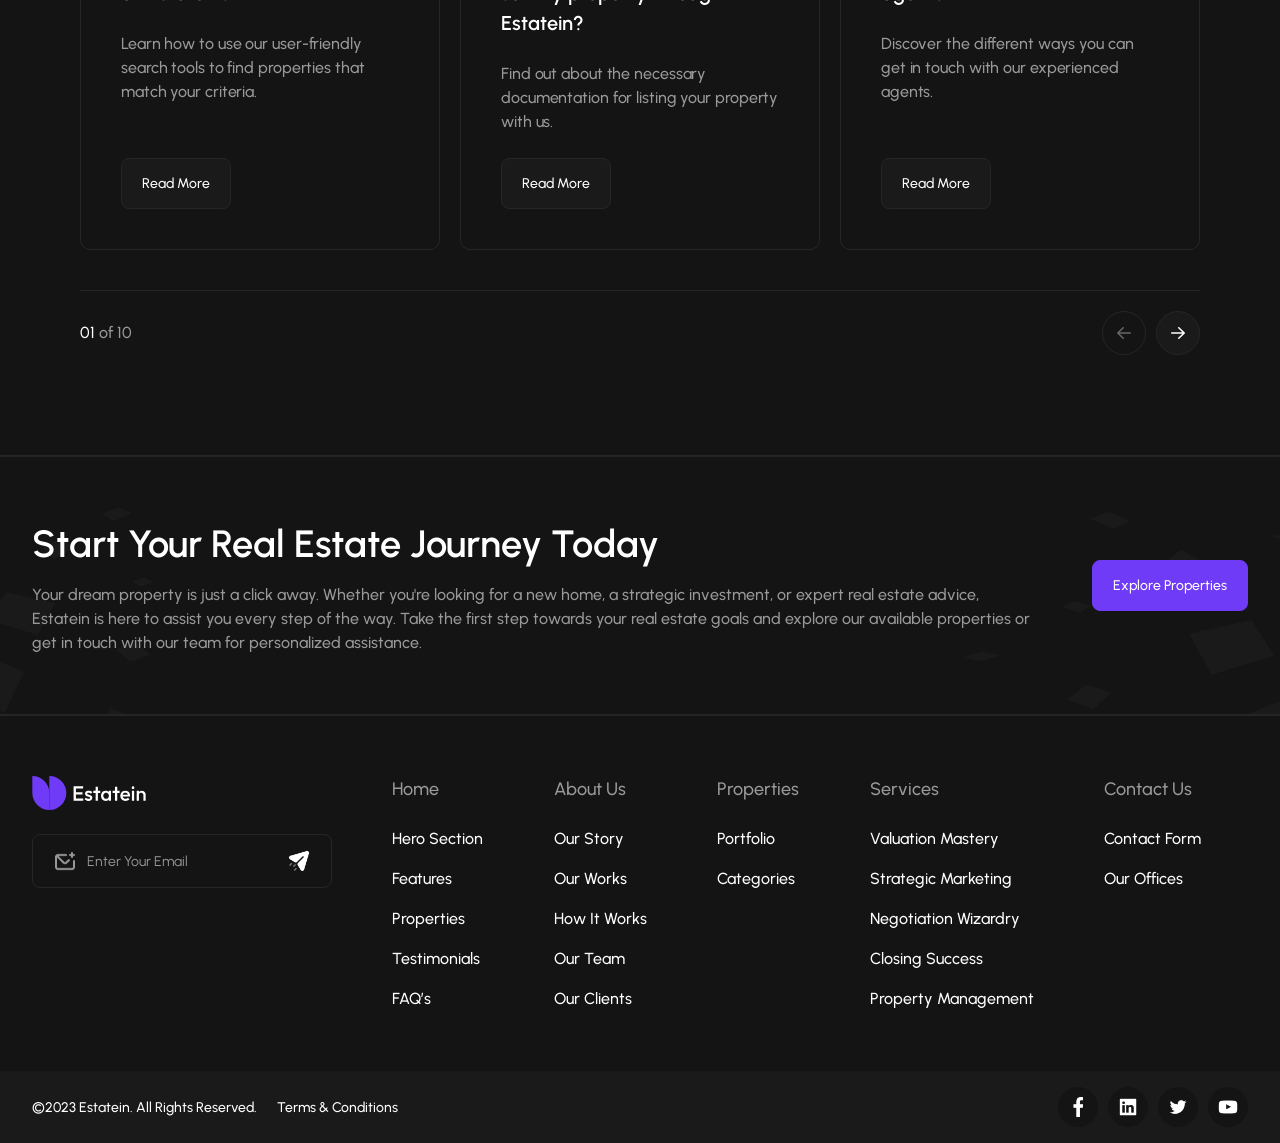
==== commit 6719170a: "Добавлен адаптивный footer главной страницы" ====
--- a/index.html
+++ b/index.html
@@ -58,6 +58,10 @@
   <link
     rel="stylesheet"
     href="./css/card-tilt.css"
+  >
+  <link
+    rel="stylesheet"
+    href="./css/footer.css"
   >
   <script
     src="./js/burgerButton.js"
@@ -203,6 +207,7 @@
 <main class="main container">
   <section
     class="hero"
+    id="hero"
     aria-labelledby="hero-title"
   >
     <div class="hero-main">
@@ -277,6 +282,7 @@
 
     <ul
       class="hero-features"
+      id="features"
       aria-label="Explore Estatein services"
     >
       <li class="hero-feature">
@@ -371,6 +377,7 @@
   </section>
   <section
     class="properties"
+    id="properties"
     aria-labelledby="properties-title"
   >
     <div class="properties-header">
@@ -679,6 +686,7 @@
   </section>
   <section
     class="testimonials"
+    id="testimonials"
     aria-labelledby="testimonials-title"
   >
     <div class="testimonials-header">
@@ -1162,5 +1170,114 @@
   </section>
 </main>
 
+<footer class="footer container">
+  <div class="footer-inner container">
+    <div class="footer-brand">
+      <a class="footer-logo" href="./index.html" aria-label="Estatein home">
+        <img src="./images/logo/Logo.svg" alt="Estatein" width="160" height="48">
+      </a>
+      <div class="footer-subscribe" role="group" aria-label="Email subscription">
+        <img class="footer-email-icon" src="./images/footer/email.png" alt="" width="24" height="24">
+        <input
+          class="footer-email"
+          id="footer-email"
+          name="email"
+          type="email"
+          autocomplete="email"
+          placeholder="Enter Your Email"
+          aria-label="Email address"
+          data-js-footer-email
+        >
+        <button
+          class="footer-send"
+          type="button"
+          aria-label="Subscribe by email"
+          data-js-footer-send
+        >
+          <img src="./images/footer/send.png" alt="" width="24" height="24">
+        </button>
+      </div>
+    </div>
+
+    <nav class="footer-nav" aria-label="Footer navigation">
+      <div class="footer-group footer-group-home">
+        <h3 class="footer-group-title"><a href="./index.html">Home</a></h3>
+        <ul class="footer-links">
+          <li><a class="footer-link" href="./index.html#hero">Hero Section</a></li>
+          <li><a class="footer-link" href="./index.html#features">Features</a></li>
+          <li><a class="footer-link" href="./index.html#properties">Properties</a></li>
+          <li><a class="footer-link" href="./index.html#testimonials">Testimonials</a></li>
+          <li><a class="footer-link" href="./index.html#faqs">FAQ’s</a></li>
+        </ul>
+      </div>
+      <div class="footer-group footer-group-about">
+        <h3 class="footer-group-title"><a href="./about.html">About Us</a></h3>
+        <ul class="footer-links">
+          <li><a class="footer-link" href="./about.html">Our Story</a></li>
+          <li><a class="footer-link" href="./about.html">Our Works</a></li>
+          <li><a class="footer-link" href="./about.html">How It Works</a></li>
+          <li><a class="footer-link" href="./about.html">Our Team</a></li>
+          <li><a class="footer-link" href="./about.html">Our Clients</a></li>
+        </ul>
+      </div>
+      <div class="footer-group footer-group-properties">
+        <h3 class="footer-group-title"><a href="./properties.html">Properties</a></h3>
+        <ul class="footer-links">
+          <li><a class="footer-link" href="./properties.html">Portfolio</a></li>
+          <li><a class="footer-link" href="./properties.html">Categories</a></li>
+        </ul>
+      </div>
+      <div class="footer-group footer-group-services">
+        <h3 class="footer-group-title"><a href="./services.html">Services</a></h3>
+        <ul class="footer-links">
+          <li><a class="footer-link" href="./services.html">Valuation Mastery</a></li>
+          <li><a class="footer-link" href="./services.html">Strategic Marketing</a></li>
+          <li><a class="footer-link" href="./services.html">Negotiation Wizardry</a></li>
+          <li><a class="footer-link" href="./services.html">Closing Success</a></li>
+          <li><a class="footer-link" href="./services.html">Property Management</a></li>
+        </ul>
+      </div>
+      <div class="footer-group footer-group-contact">
+        <h3 class="footer-group-title"><a href="./contact.html">Contact Us</a></h3>
+        <ul class="footer-links">
+          <li><a class="footer-link" href="./contact.html">Contact Form</a></li>
+          <li><a class="footer-link" href="./contact.html">Our Offices</a></li>
+        </ul>
+      </div>
+    </nav>
+  </div>
+
+  <div class="footer-bottom">
+    <div class="footer-bottom-inner container">
+      <div class="footer-legal">
+        <p class="footer-copyright">©2023 Estatein. All Rights Reserved.</p>
+        <button class="footer-terms" type="button" data-js-footer-terms>Terms &amp; Conditions</button>
+      </div>
+      <ul class="footer-socials" aria-label="Social media">
+        <li>
+          <a class="footer-social-link" href="https://www.facebook.com/" aria-label="Facebook" target="_blank" rel="noopener noreferrer">
+            <img src="./images/footer/facebook.png" alt="" width="24" height="24">
+          </a>
+        </li>
+        <li>
+          <a class="footer-social-link" href="https://www.linkedin.com/" aria-label="LinkedIn" target="_blank" rel="noopener noreferrer">
+            <img src="./images/footer/linkedin.png" alt="" width="24" height="24">
+          </a>
+        </li>
+        <li>
+          <a class="footer-social-link" href="https://x.com/" aria-label="Twitter" target="_blank" rel="noopener noreferrer">
+            <img src="./images/footer/twitter.png" alt="" width="24" height="24">
+          </a>
+        </li>
+        <li>
+          <a class="footer-social-link" href="https://www.youtube.com/" aria-label="YouTube" target="_blank" rel="noopener noreferrer">
+            <img src="./images/footer/youtube.png" alt="" width="24" height="24">
+          </a>
+        </li>
+      </ul>
+    </div>
+  </div>
+</footer>
+
 </body>
 </html>
--- a/css/footer.css
+++ b/css/footer.css
@@ -0,0 +1,408 @@
+.footer.container {
+	width: 100%;
+	max-width: none;
+	margin: 0;
+	padding: 0;
+	background-color: var(--color-grey-08);
+}
+
+.footer-inner.container {
+	display: flex;
+	align-items: flex-start;
+	gap: 80px;
+	padding-block: 100px;
+}
+
+.footer-brand {
+	display: flex;
+	flex-direction: column;
+	flex: 0 0 350px;
+	gap: 30px;
+	min-width: 0;
+	max-width: 423px;
+}
+
+.footer-logo {
+	align-self: flex-start;
+}
+
+.footer-logo img {
+	width: 160px;
+	height: 48px;
+}
+
+.footer-subscribe {
+	display: flex;
+	align-items: center;
+	gap: 10px;
+	padding: 18px 24px;
+	border: 1px solid var(--color-grey-15);
+	border-radius: 12px;
+	transition: border-color 0.2s ease;
+}
+
+.footer-email-icon {
+	flex: 0 0 24px;
+	width: 24px;
+	height: 24px;
+}
+
+.footer-email {
+	flex: 1;
+	min-width: 0;
+	width: 100%;
+	padding: 0;
+	border: 0;
+	outline: 0;
+	color: var(--color-absolute-white);
+	background-color: transparent;
+	font-size: 18px;
+	line-height: 1.5;
+}
+
+.footer-email::placeholder {
+	color: var(--color-grey-60);
+	opacity: 1;
+}
+
+.footer-subscribe:focus-within {
+	border-color: var(--color-purple-60);
+}
+
+.footer-send {
+	display: inline-flex;
+	align-items: center;
+	justify-content: center;
+	flex: 0 0 24px;
+	width: 24px;
+	height: 24px;
+	padding: 0;
+	border: 0;
+	background-color: transparent;
+	cursor: pointer;
+}
+
+.footer-send img {
+	width: 24px;
+	height: 24px;
+}
+
+.footer-nav {
+	display: grid;
+	grid-template-columns: repeat(5, auto);
+	grid-template-areas: "home about properties services contact";
+	flex: 1;
+	gap: 40px;
+	min-width: 0;
+}
+
+.footer-group {
+	min-width: 0;
+	align-self: start;
+}
+
+.footer-group-home {
+	grid-area: home;
+}
+.footer-group-about {
+	grid-area: about;
+}
+.footer-group-properties {
+	grid-area: properties;
+}
+.footer-group-services {
+	grid-area: services;
+}
+.footer-group-contact {
+	grid-area: contact;
+}
+
+.footer-group-title {
+	margin-bottom: 30px;
+	color: var(--color-grey-60);
+	font-size: 20px;
+	font-weight: 500;
+	line-height: 1.5;
+}
+
+.footer-group-title a {
+	color: inherit;
+	text-decoration: none;
+	transition: color 0.2s ease;
+}
+
+.footer-links {
+	display: flex;
+	flex-direction: column;
+	gap: 20px;
+}
+
+.footer-link {
+	color: var(--color-absolute-white);
+	font-size: 18px;
+	font-weight: 500;
+	line-height: 1.5;
+	text-decoration: none;
+	overflow-wrap: break-word;
+	transition: color 0.2s ease;
+}
+
+.footer-bottom {
+	background-color: var(--color-grey-10);
+}
+
+.footer-bottom-inner.container {
+	display: flex;
+	align-items: center;
+	justify-content: space-between;
+	gap: 20px;
+	padding-block: 16px;
+}
+
+.footer-legal {
+	display: flex;
+	align-items: center;
+	flex-wrap: wrap;
+	gap: 20px 38px;
+	font-size: 18px;
+	font-weight: 500;
+	line-height: 1.5;
+}
+
+.footer-terms {
+	padding: 0;
+	border: 0;
+	color: var(--color-absolute-white);
+	background-color: transparent;
+	font: inherit;
+	cursor: pointer;
+	transition: color 0.2s ease;
+}
+
+.footer-socials {
+	display: flex;
+	align-items: center;
+	flex: 0 0 auto;
+	gap: 10px;
+}
+
+.footer-social-link {
+	display: flex;
+	align-items: center;
+	justify-content: center;
+	width: 52px;
+	height: 52px;
+	border: 1px solid var(--color-grey-08);
+	border-radius: 50%;
+	background-color: var(--color-grey-08);
+	transition: border-color 0.2s ease;
+}
+
+.footer-social-link img {
+	width: 24px;
+	height: 24px;
+	object-fit: contain;
+}
+
+.footer-logo:focus-visible,
+.footer-group-title a:focus-visible,
+.footer-link:focus-visible,
+.footer-send:focus-visible,
+.footer-terms:focus-visible,
+.footer-social-link:focus-visible {
+	outline: 2px solid var(--color-purple-70);
+	outline-offset: 4px;
+}
+
+#hero,
+#features,
+#properties,
+#testimonials,
+#faqs {
+	scroll-margin-top: 184px;
+}
+
+@media (max-width: 1440px) {
+	.footer-inner.container {
+		gap: 60px;
+		padding-block: 60px;
+	}
+	.footer-brand {
+		flex-basis: 300px;
+		gap: 24px;
+	}
+	.footer-logo img {
+		width: 114px;
+		height: 34px;
+	}
+	.footer-subscribe {
+		padding: 14px 20px;
+		border-radius: 8px;
+	}
+	.footer-email {
+		font-size: 14px;
+	}
+	.footer-nav {
+		gap: 24px;
+	}
+	.footer-group-title {
+		margin-bottom: 24px;
+		font-size: 18px;
+	}
+	.footer-links {
+		gap: 16px;
+	}
+	.footer-link {
+		font-size: 16px;
+	}
+	.footer-legal {
+		gap: 20px;
+		font-size: 14px;
+	}
+	.footer-social-link {
+		width: 40px;
+		height: 40px;
+	}
+	.footer-social-link img {
+		width: 20px;
+		height: 20px;
+	}
+}
+
+@media (max-width: 1200px) {
+	.footer-inner.container {
+		gap: 40px;
+	}
+	.footer-brand {
+		flex-basis: 260px;
+	}
+	.footer-nav {
+		gap: 20px;
+	}
+}
+
+@media (max-width: 960px) {
+	.footer-inner.container {
+		flex-direction: column;
+		gap: 50px;
+		padding-block: 50px;
+	}
+	.footer-brand {
+		flex: 0 0 auto;
+		width: 100%;
+	}
+	.footer-nav {
+		width: 100%;
+	}
+	#hero,
+	#features,
+	#properties,
+	#testimonials,
+	#faqs {
+		scroll-margin-top: 150px;
+	}
+}
+
+@media (max-width: 760px) {
+	.footer-nav {
+		grid-template-columns: repeat(2, minmax(0, 1fr));
+		grid-template-areas: "home about" "properties services" "contact services";
+		gap: 20px 0;
+	}
+	.footer-group {
+		padding-bottom: 20px;
+		border-bottom: 1px solid var(--color-grey-15);
+	}
+	.footer-group-home,
+	.footer-group-properties,
+	.footer-group-contact {
+		margin-right: 20px;
+	}
+	.footer-group-about,
+	.footer-group-services {
+		padding-left: 20px;
+		border-left: 1px solid var(--color-grey-15);
+	}
+	.footer-group-title {
+		margin-bottom: 16px;
+		font-size: 16px;
+	}
+	.footer-links {
+		gap: 12px;
+	}
+	.footer-link {
+		font-size: 14px;
+	}
+	.footer-bottom-inner.container {
+		flex-direction: column-reverse;
+		gap: 20px;
+		padding-block: 20px;
+	}
+	.footer-legal {
+		flex-direction: column;
+		gap: 10px;
+		text-align: center;
+	}
+}
+
+@media (max-width: 600px) {
+	.footer-inner.container,
+	.footer-bottom-inner.container {
+		padding-inline: 16px;
+	}
+	.footer-brand {
+		gap: 20px;
+	}
+	.footer-email-icon {
+		flex-basis: 20px;
+		width: 20px;
+		height: 20px;
+	}
+	.footer-send {
+		flex-basis: 20px;
+		width: 20px;
+		height: 20px;
+	}
+	.footer-send img {
+		width: 20px;
+		height: 20px;
+	}
+	.footer-socials {
+		gap: 8px;
+	}
+	.footer-social-link {
+		width: 60px;
+		height: 60px;
+	}
+	.footer-social-link img {
+		width: 24px;
+		height: 24px;
+	}
+}
+
+@media (hover: hover) {
+	.footer-group-title a:hover,
+	.footer-link:hover,
+	.footer-terms:hover {
+		color: var(--color-purple-70);
+	}
+	.footer-social-link:hover {
+		border-color: var(--color-purple-60);
+	}
+	.footer-subscribe:hover {
+		border-color: var(--color-grey-40);
+	}
+	.footer-subscribe:focus-within {
+		border-color: var(--color-purple-60);
+	}
+}
+
+@media (prefers-reduced-motion: reduce) {
+	.footer-subscribe,
+	.footer-group-title a,
+	.footer-link,
+	.footer-terms,
+	.footer-social-link {
+		transition: none;
+	}
+}
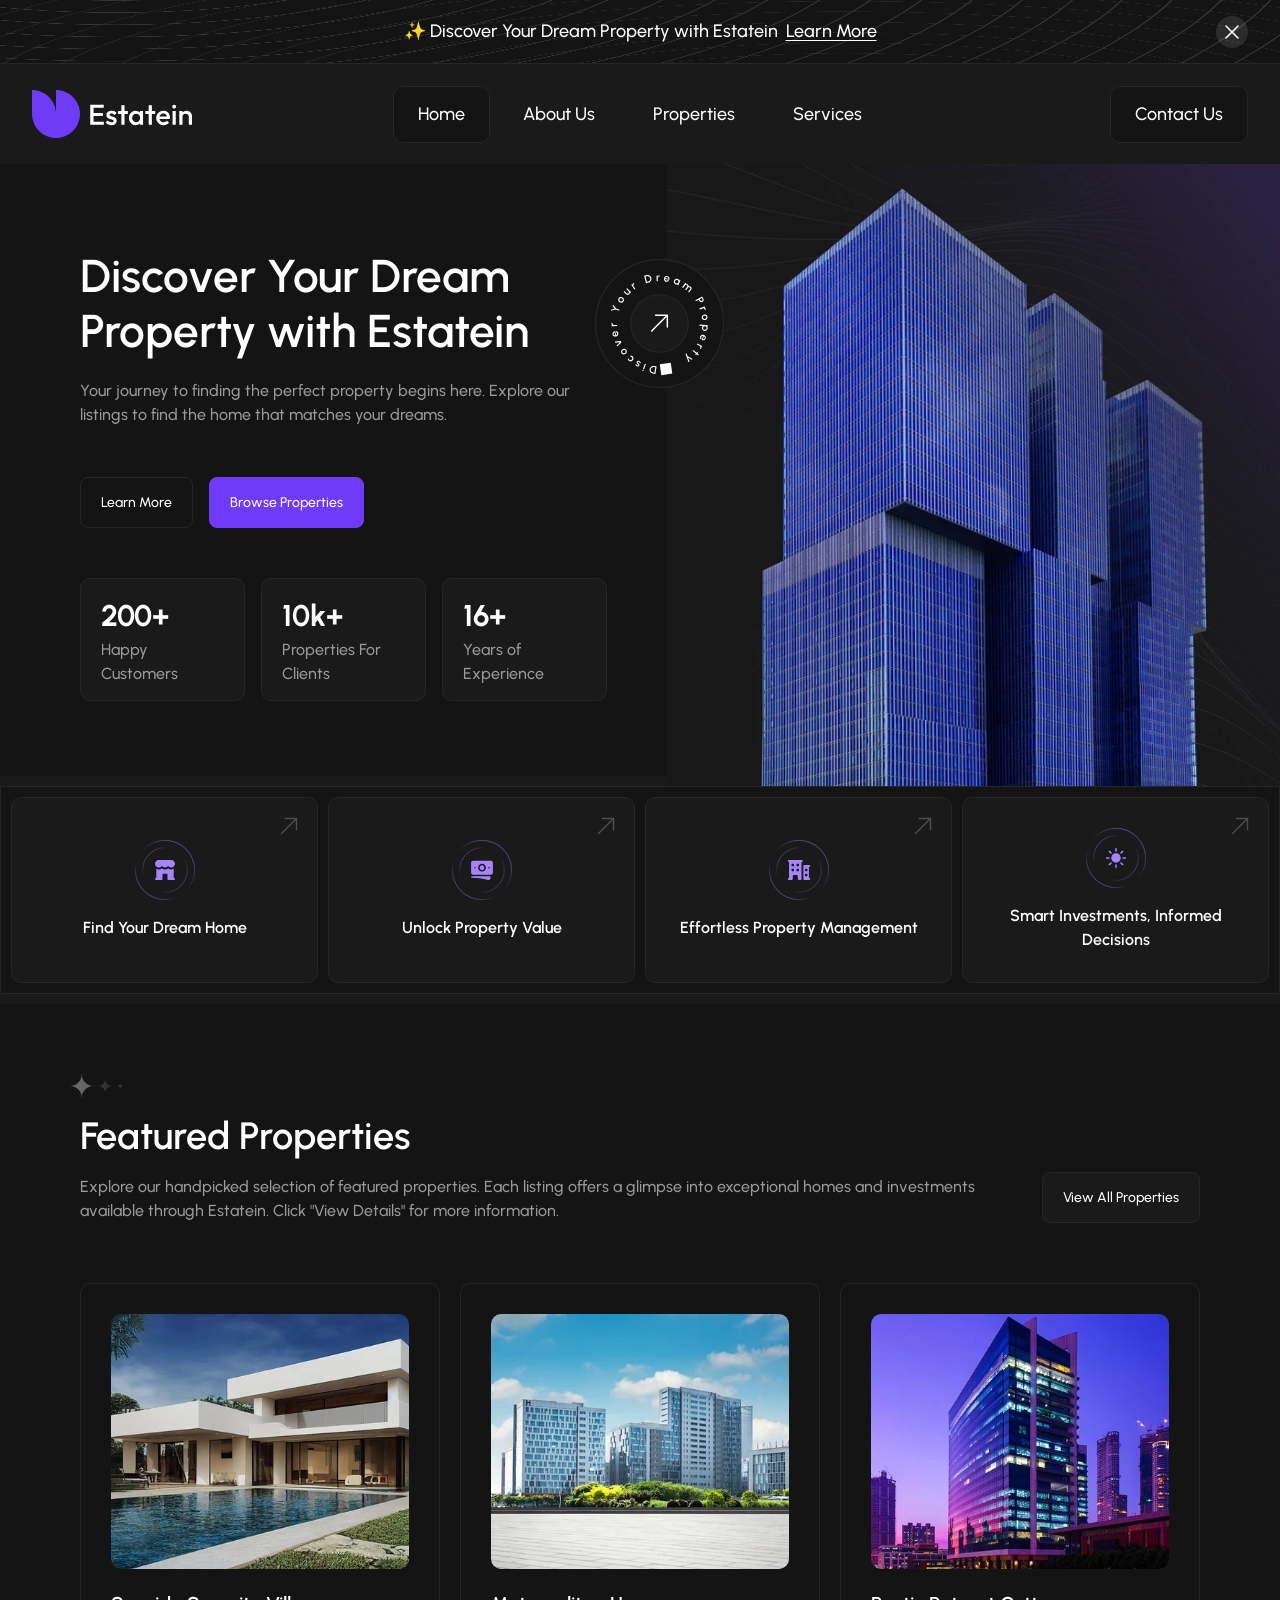
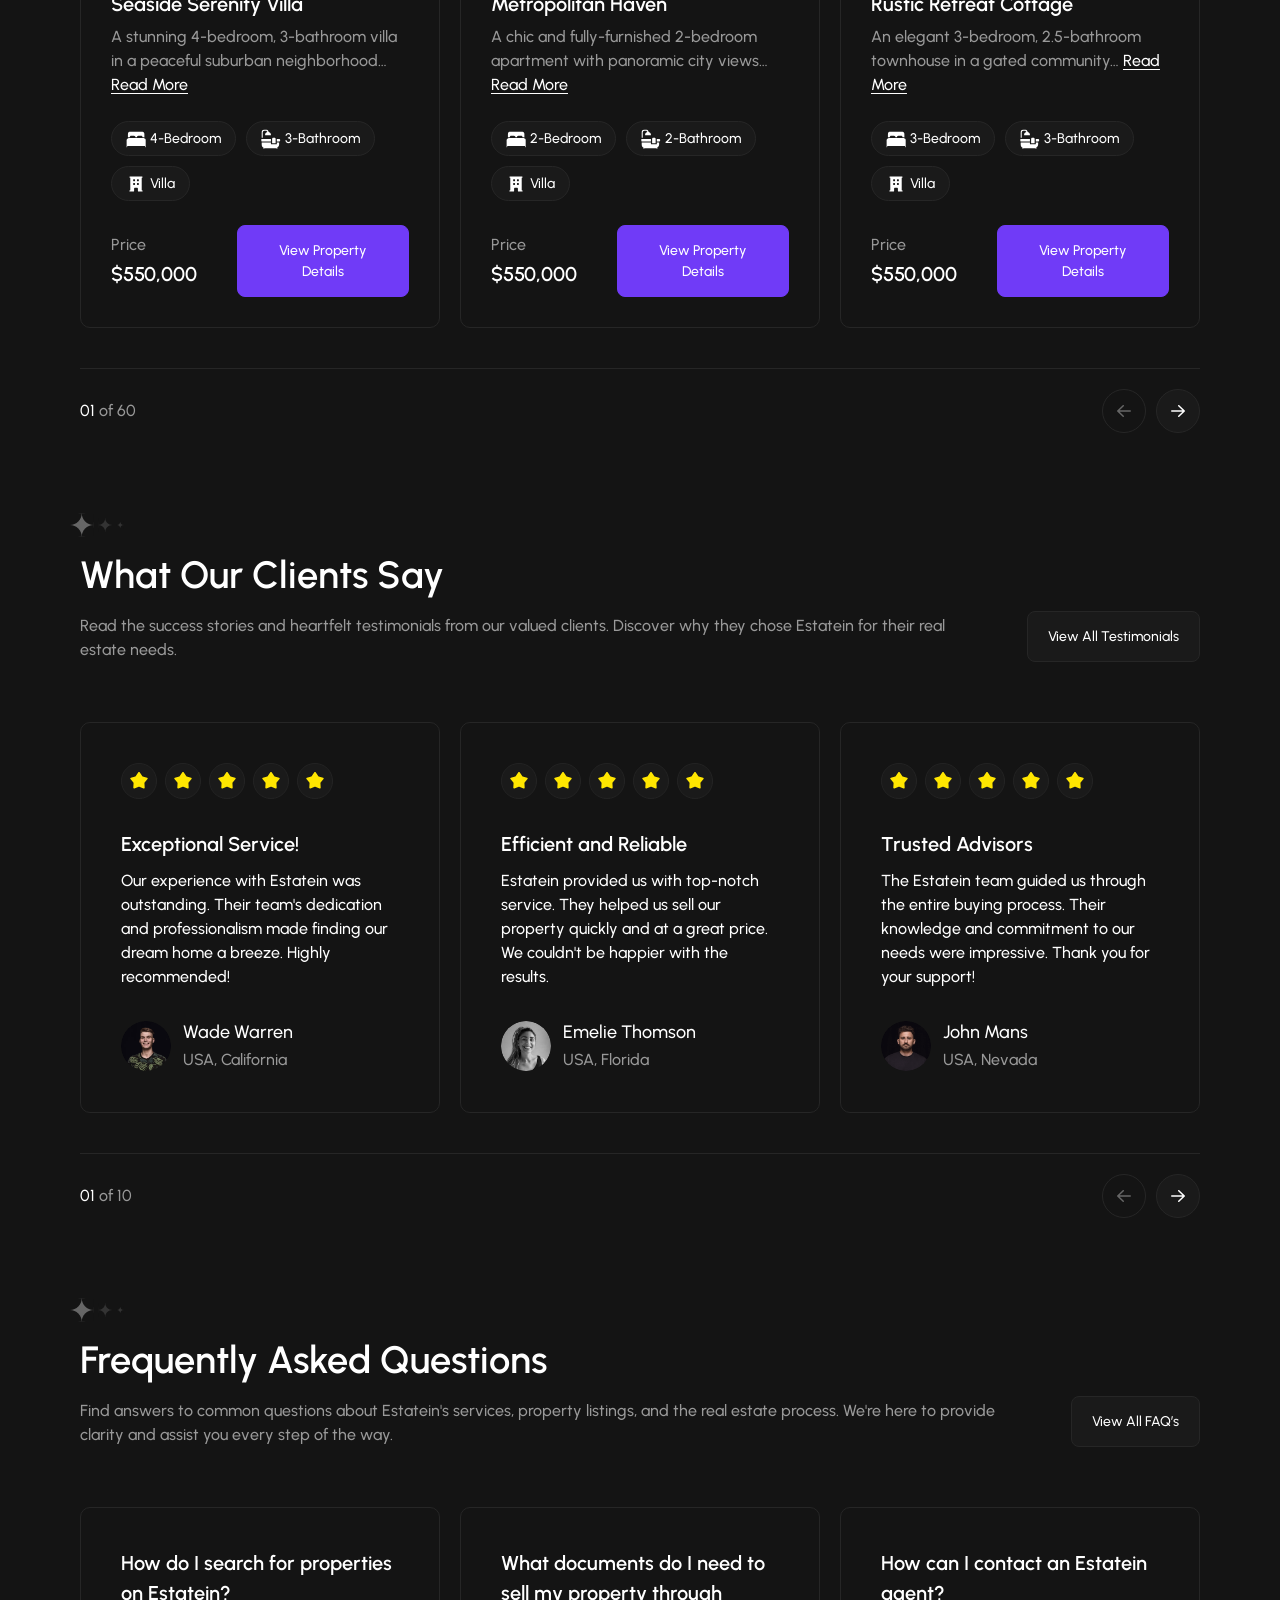
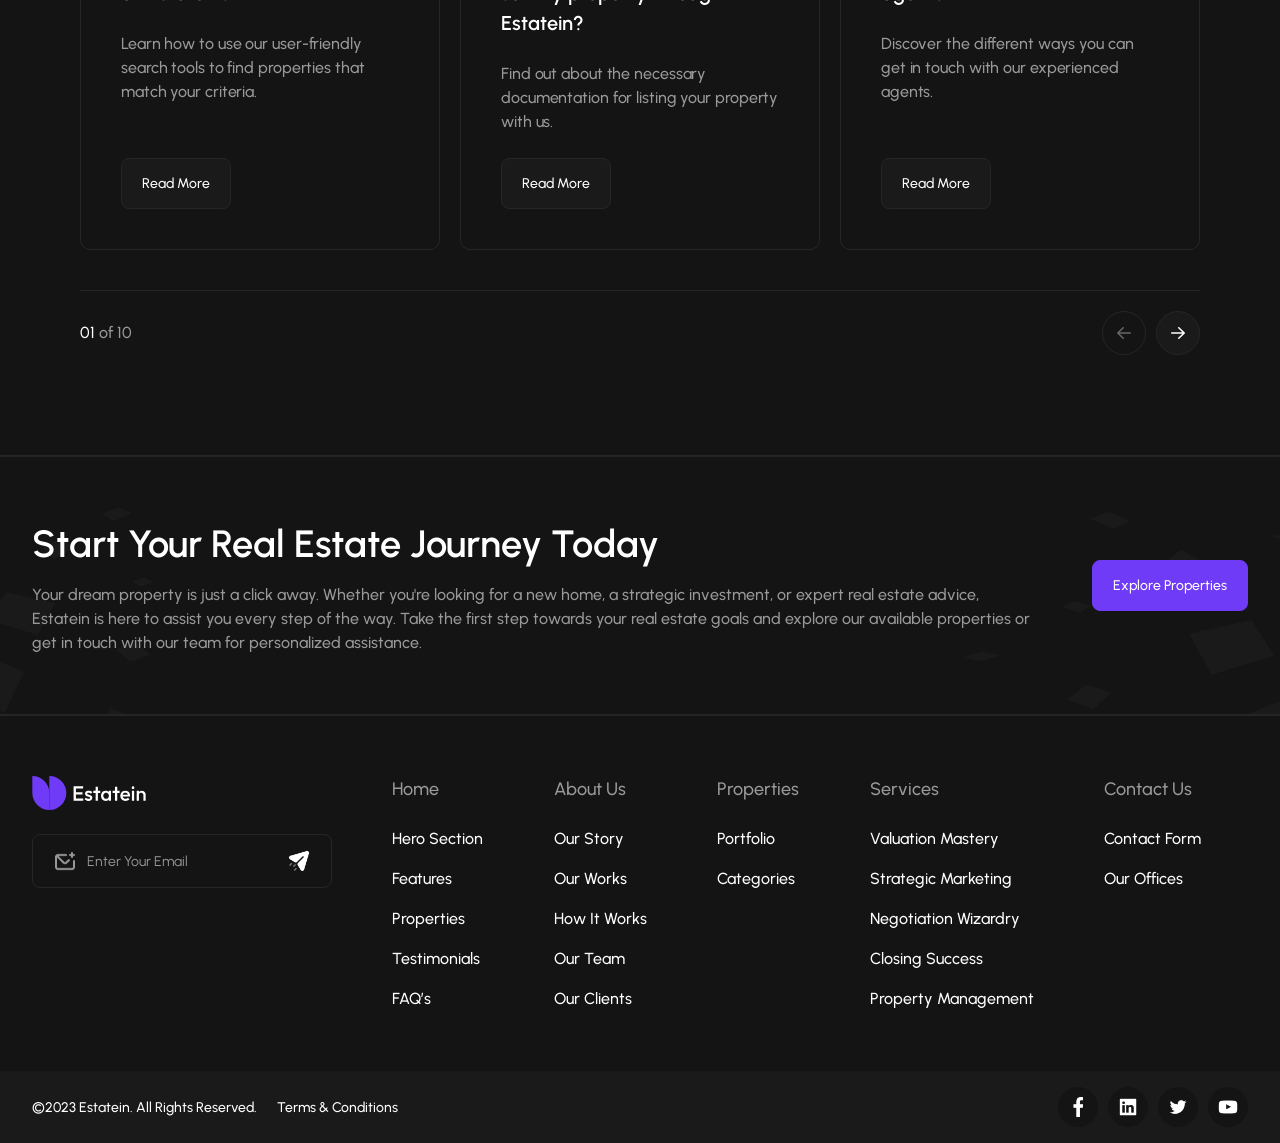
==== commit 7067286e: "Добавлена проверка email в футере" ====
--- a/index.html
+++ b/index.html
@@ -73,6 +73,10 @@
   ></script>
   <script
     src="./js/cardTilt.js"
+    defer
+  ></script>
+  <script
+    src="./js/footerSubscribe.js"
     defer
   ></script>
   <title>Home Page</title>
@@ -1163,26 +1167,48 @@
         </p>
       </div>
 
-      <a class="cta-button" href="./properties.html">
+      <a
+        class="cta-button"
+        href="./properties.html"
+      >
         Explore Properties
       </a>
     </div>
   </section>
 </main>
-
 <footer class="footer container">
   <div class="footer-inner container">
     <div class="footer-brand">
-      <a class="footer-logo" href="./index.html" aria-label="Estatein home">
-        <img src="./images/logo/Logo.svg" alt="Estatein" width="160" height="48">
+      <a
+        class="footer-logo"
+        href="./index.html"
+        aria-label="Estatein home"
+      >
+        <img
+          src="./images/logo/Logo.svg"
+          alt="Estatein"
+          width="160"
+          height="48"
+        >
       </a>
-      <div class="footer-subscribe" role="group" aria-label="Email subscription">
-        <img class="footer-email-icon" src="./images/footer/email.png" alt="" width="24" height="24">
+      <div
+        class="footer-subscribe"
+        role="group"
+        aria-label="Email subscription"
+      >
+        <img
+          class="footer-email-icon"
+          src="./images/footer/email.png"
+          alt=""
+          width="24"
+          height="24"
+        >
         <input
           class="footer-email"
           id="footer-email"
           name="email"
           type="email"
+          required
           autocomplete="email"
           placeholder="Enter Your Email"
           aria-label="Email address"
@@ -1194,54 +1220,186 @@
           aria-label="Subscribe by email"
           data-js-footer-send
         >
-          <img src="./images/footer/send.png" alt="" width="24" height="24">
+          <img
+            src="./images/footer/send.png"
+            alt=""
+            width="24"
+            height="24"
+          >
         </button>
       </div>
     </div>
 
-    <nav class="footer-nav" aria-label="Footer navigation">
+    <nav
+      class="footer-nav"
+      aria-label="Footer navigation"
+    >
       <div class="footer-group footer-group-home">
-        <h3 class="footer-group-title"><a href="./index.html">Home</a></h3>
+        <h3 class="footer-group-title">
+          <a href="./index.html">Home</a>
+        </h3>
         <ul class="footer-links">
-          <li><a class="footer-link" href="./index.html#hero">Hero Section</a></li>
-          <li><a class="footer-link" href="./index.html#features">Features</a></li>
-          <li><a class="footer-link" href="./index.html#properties">Properties</a></li>
-          <li><a class="footer-link" href="./index.html#testimonials">Testimonials</a></li>
-          <li><a class="footer-link" href="./index.html#faqs">FAQ’s</a></li>
+          <li>
+            <a
+              class="footer-link"
+              href="./index.html#hero"
+            >Hero Section
+            </a>
+          </li>
+          <li>
+            <a
+              class="footer-link"
+              href="./index.html#features"
+            >Features
+            </a>
+          </li>
+          <li>
+            <a
+              class="footer-link"
+              href="./index.html#properties"
+            >Properties
+            </a>
+          </li>
+          <li>
+            <a
+              class="footer-link"
+              href="./index.html#testimonials"
+            >Testimonials
+            </a>
+          </li>
+          <li>
+            <a
+              class="footer-link"
+              href="./index.html#faqs"
+            >FAQ’s
+            </a>
+          </li>
         </ul>
       </div>
       <div class="footer-group footer-group-about">
-        <h3 class="footer-group-title"><a href="./about.html">About Us</a></h3>
+        <h3 class="footer-group-title">
+          <a href="./about.html">About Us</a>
+        </h3>
         <ul class="footer-links">
-          <li><a class="footer-link" href="./about.html">Our Story</a></li>
-          <li><a class="footer-link" href="./about.html">Our Works</a></li>
-          <li><a class="footer-link" href="./about.html">How It Works</a></li>
-          <li><a class="footer-link" href="./about.html">Our Team</a></li>
-          <li><a class="footer-link" href="./about.html">Our Clients</a></li>
+          <li>
+            <a
+              class="footer-link"
+              href="./about.html"
+            >Our Story
+            </a>
+          </li>
+          <li>
+            <a
+              class="footer-link"
+              href="./about.html"
+            >Our Works
+            </a>
+          </li>
+          <li>
+            <a
+              class="footer-link"
+              href="./about.html"
+            >How It Works
+            </a>
+          </li>
+          <li>
+            <a
+              class="footer-link"
+              href="./about.html"
+            >Our Team
+            </a>
+          </li>
+          <li>
+            <a
+              class="footer-link"
+              href="./about.html"
+            >Our Clients
+            </a>
+          </li>
         </ul>
       </div>
       <div class="footer-group footer-group-properties">
-        <h3 class="footer-group-title"><a href="./properties.html">Properties</a></h3>
+        <h3 class="footer-group-title">
+          <a href="./properties.html">Properties</a>
+        </h3>
         <ul class="footer-links">
-          <li><a class="footer-link" href="./properties.html">Portfolio</a></li>
-          <li><a class="footer-link" href="./properties.html">Categories</a></li>
+          <li>
+            <a
+              class="footer-link"
+              href="./properties.html"
+            >Portfolio
+            </a>
+          </li>
+          <li>
+            <a
+              class="footer-link"
+              href="./properties.html"
+            >Categories
+            </a>
+          </li>
         </ul>
       </div>
       <div class="footer-group footer-group-services">
-        <h3 class="footer-group-title"><a href="./services.html">Services</a></h3>
+        <h3 class="footer-group-title">
+          <a href="./services.html">Services</a>
+        </h3>
         <ul class="footer-links">
-          <li><a class="footer-link" href="./services.html">Valuation Mastery</a></li>
-          <li><a class="footer-link" href="./services.html">Strategic Marketing</a></li>
-          <li><a class="footer-link" href="./services.html">Negotiation Wizardry</a></li>
-          <li><a class="footer-link" href="./services.html">Closing Success</a></li>
-          <li><a class="footer-link" href="./services.html">Property Management</a></li>
+          <li>
+            <a
+              class="footer-link"
+              href="./services.html"
+            >Valuation Mastery
+            </a>
+          </li>
+          <li>
+            <a
+              class="footer-link"
+              href="./services.html"
+            >Strategic Marketing
+            </a>
+          </li>
+          <li>
+            <a
+              class="footer-link"
+              href="./services.html"
+            >Negotiation Wizardry
+            </a>
+          </li>
+          <li>
+            <a
+              class="footer-link"
+              href="./services.html"
+            >Closing Success
+            </a>
+          </li>
+          <li>
+            <a
+              class="footer-link"
+              href="./services.html"
+            >Property Management
+            </a>
+          </li>
         </ul>
       </div>
       <div class="footer-group footer-group-contact">
-        <h3 class="footer-group-title"><a href="./contact.html">Contact Us</a></h3>
+        <h3 class="footer-group-title">
+          <a href="./contact.html">Contact Us</a>
+        </h3>
         <ul class="footer-links">
-          <li><a class="footer-link" href="./contact.html">Contact Form</a></li>
-          <li><a class="footer-link" href="./contact.html">Our Offices</a></li>
+          <li>
+            <a
+              class="footer-link"
+              href="./contact.html"
+            >Contact Form
+            </a>
+          </li>
+          <li>
+            <a
+              class="footer-link"
+              href="./contact.html"
+            >Our Offices
+            </a>
+          </li>
         </ul>
       </div>
     </nav>
@@ -1251,33 +1409,84 @@
     <div class="footer-bottom-inner container">
       <div class="footer-legal">
         <p class="footer-copyright">©2023 Estatein. All Rights Reserved.</p>
-        <button class="footer-terms" type="button" data-js-footer-terms>Terms &amp; Conditions</button>
+        <button
+          class="footer-terms"
+          type="button"
+          data-js-footer-terms
+        >Terms &amp; Conditions
+        </button>
       </div>
-      <ul class="footer-socials" aria-label="Social media">
+      <ul
+        class="footer-socials"
+        aria-label="Social media"
+      >
         <li>
-          <a class="footer-social-link" href="https://www.facebook.com/" aria-label="Facebook" target="_blank" rel="noopener noreferrer">
-            <img src="./images/footer/facebook.png" alt="" width="24" height="24">
+          <a
+            class="footer-social-link"
+            href="https://www.facebook.com/"
+            aria-label="Facebook"
+            target="_blank"
+            rel="noopener noreferrer"
+          >
+            <img
+              src="./images/footer/facebook.png"
+              alt=""
+              width="24"
+              height="24"
+            >
           </a>
         </li>
         <li>
-          <a class="footer-social-link" href="https://www.linkedin.com/" aria-label="LinkedIn" target="_blank" rel="noopener noreferrer">
-            <img src="./images/footer/linkedin.png" alt="" width="24" height="24">
+          <a
+            class="footer-social-link"
+            href="https://www.linkedin.com/"
+            aria-label="LinkedIn"
+            target="_blank"
+            rel="noopener noreferrer"
+          >
+            <img
+              src="./images/footer/linkedin.png"
+              alt=""
+              width="24"
+              height="24"
+            >
           </a>
         </li>
         <li>
-          <a class="footer-social-link" href="https://x.com/" aria-label="Twitter" target="_blank" rel="noopener noreferrer">
-            <img src="./images/footer/twitter.png" alt="" width="24" height="24">
+          <a
+            class="footer-social-link"
+            href="https://x.com/"
+            aria-label="Twitter"
+            target="_blank"
+            rel="noopener noreferrer"
+          >
+            <img
+              src="./images/footer/twitter.png"
+              alt=""
+              width="24"
+              height="24"
+            >
           </a>
         </li>
         <li>
-          <a class="footer-social-link" href="https://www.youtube.com/" aria-label="YouTube" target="_blank" rel="noopener noreferrer">
-            <img src="./images/footer/youtube.png" alt="" width="24" height="24">
+          <a
+            class="footer-social-link"
+            href="https://www.youtube.com/"
+            aria-label="YouTube"
+            target="_blank"
+            rel="noopener noreferrer"
+          >
+            <img
+              src="./images/footer/youtube.png"
+              alt=""
+              width="24"
+              height="24"
+            >
           </a>
         </li>
       </ul>
     </div>
   </div>
 </footer>
-
 </body>
 </html>
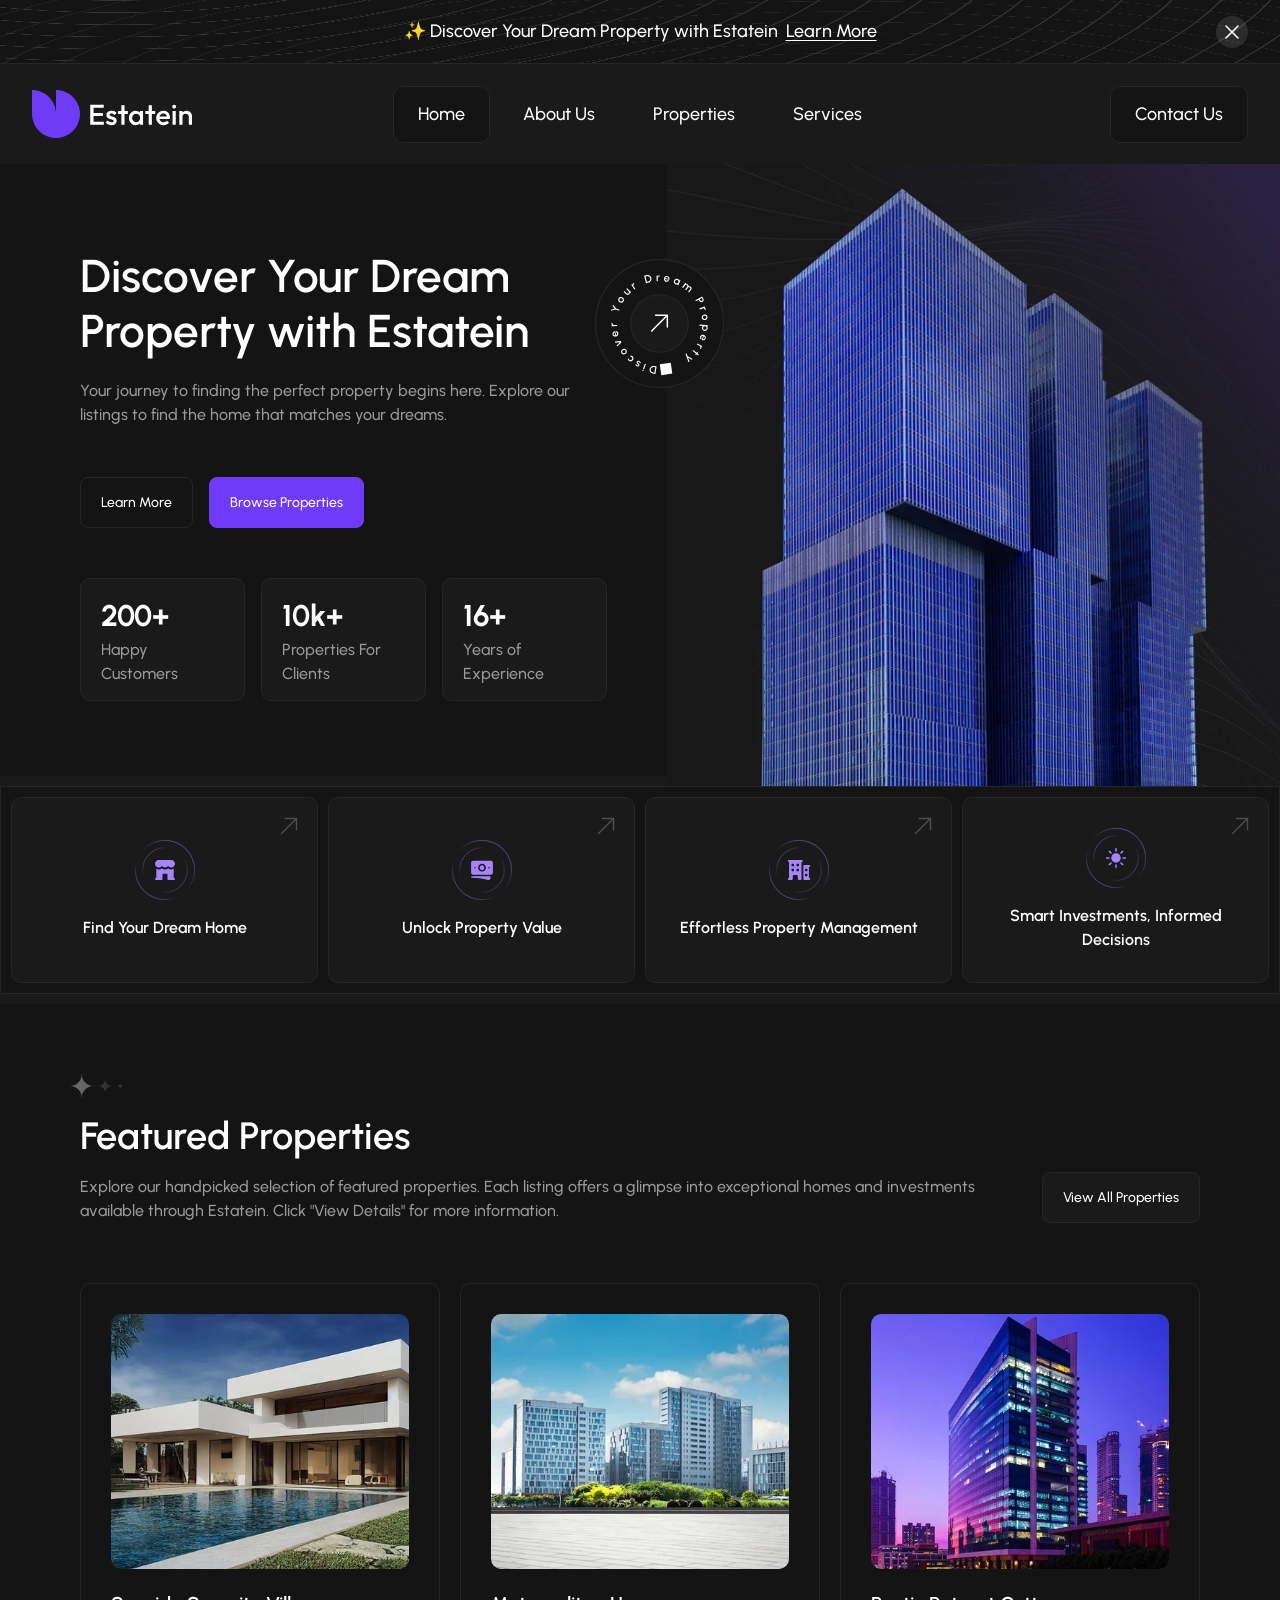
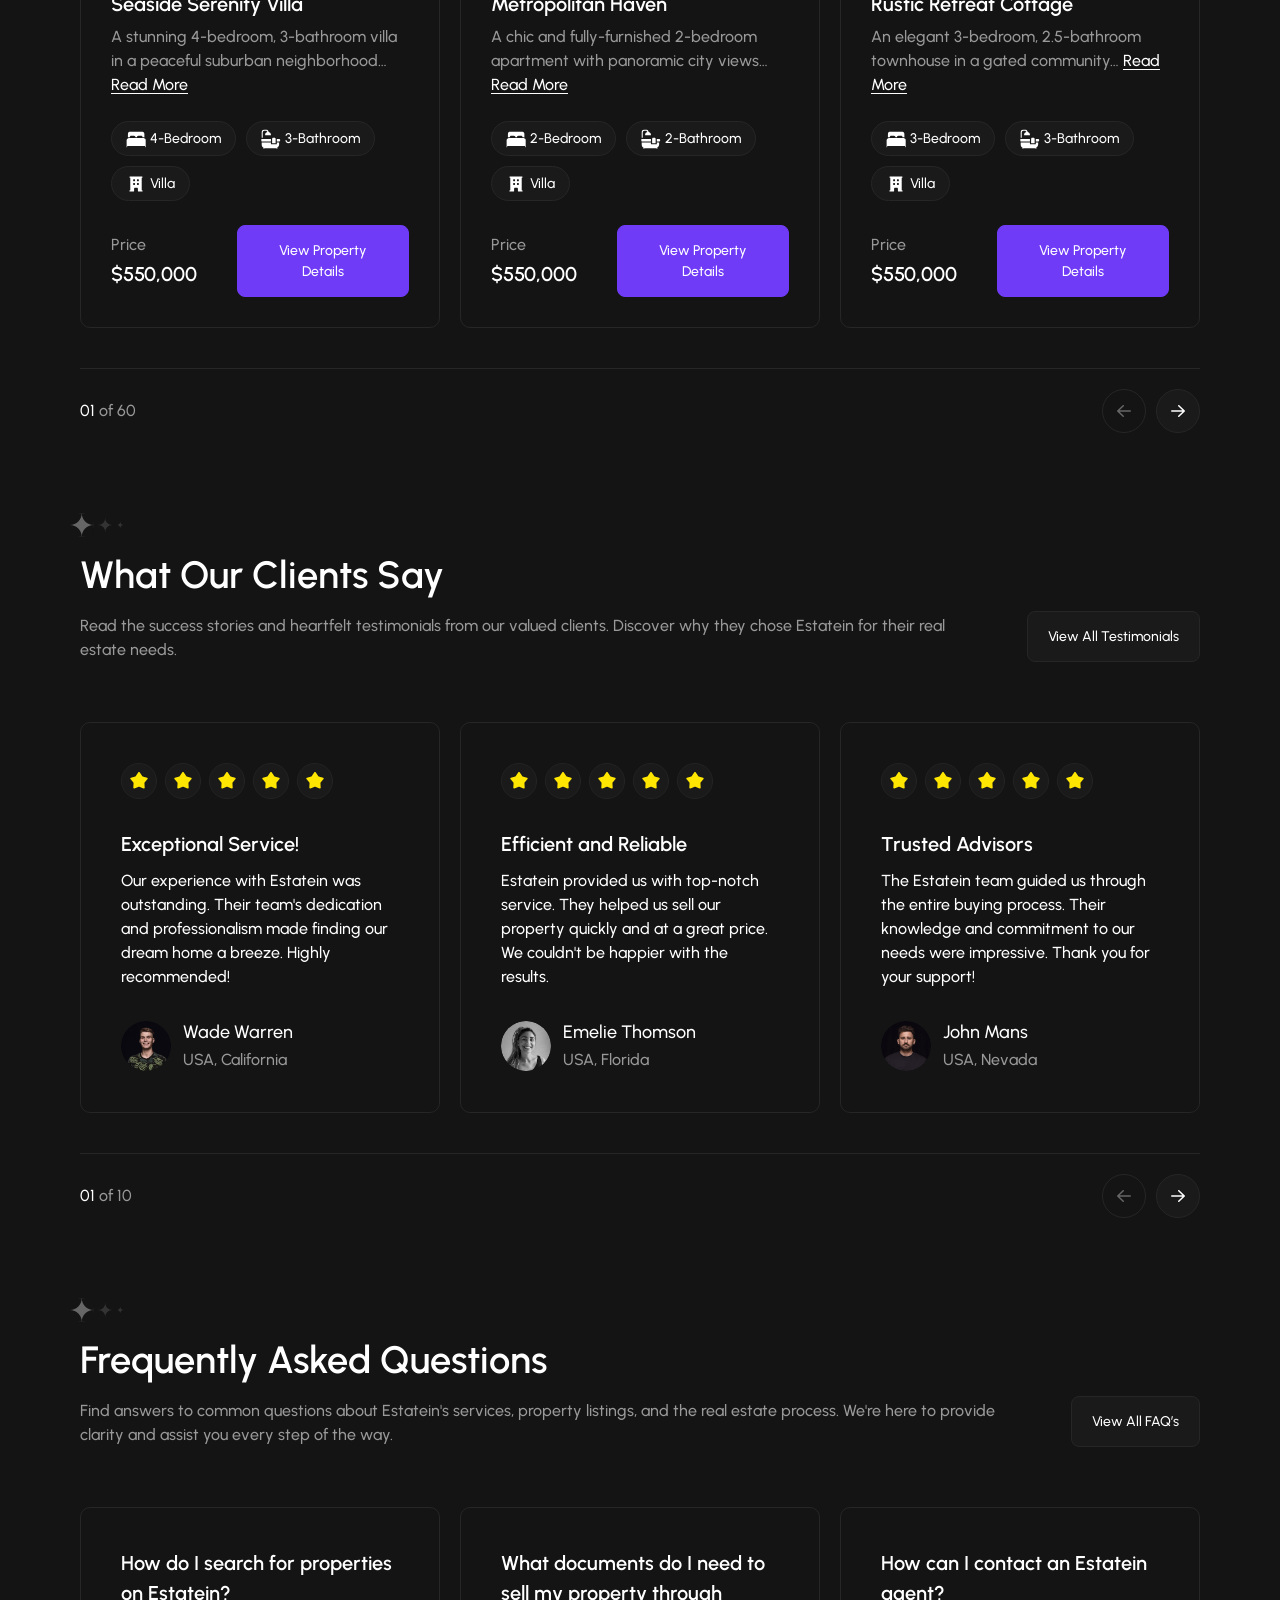
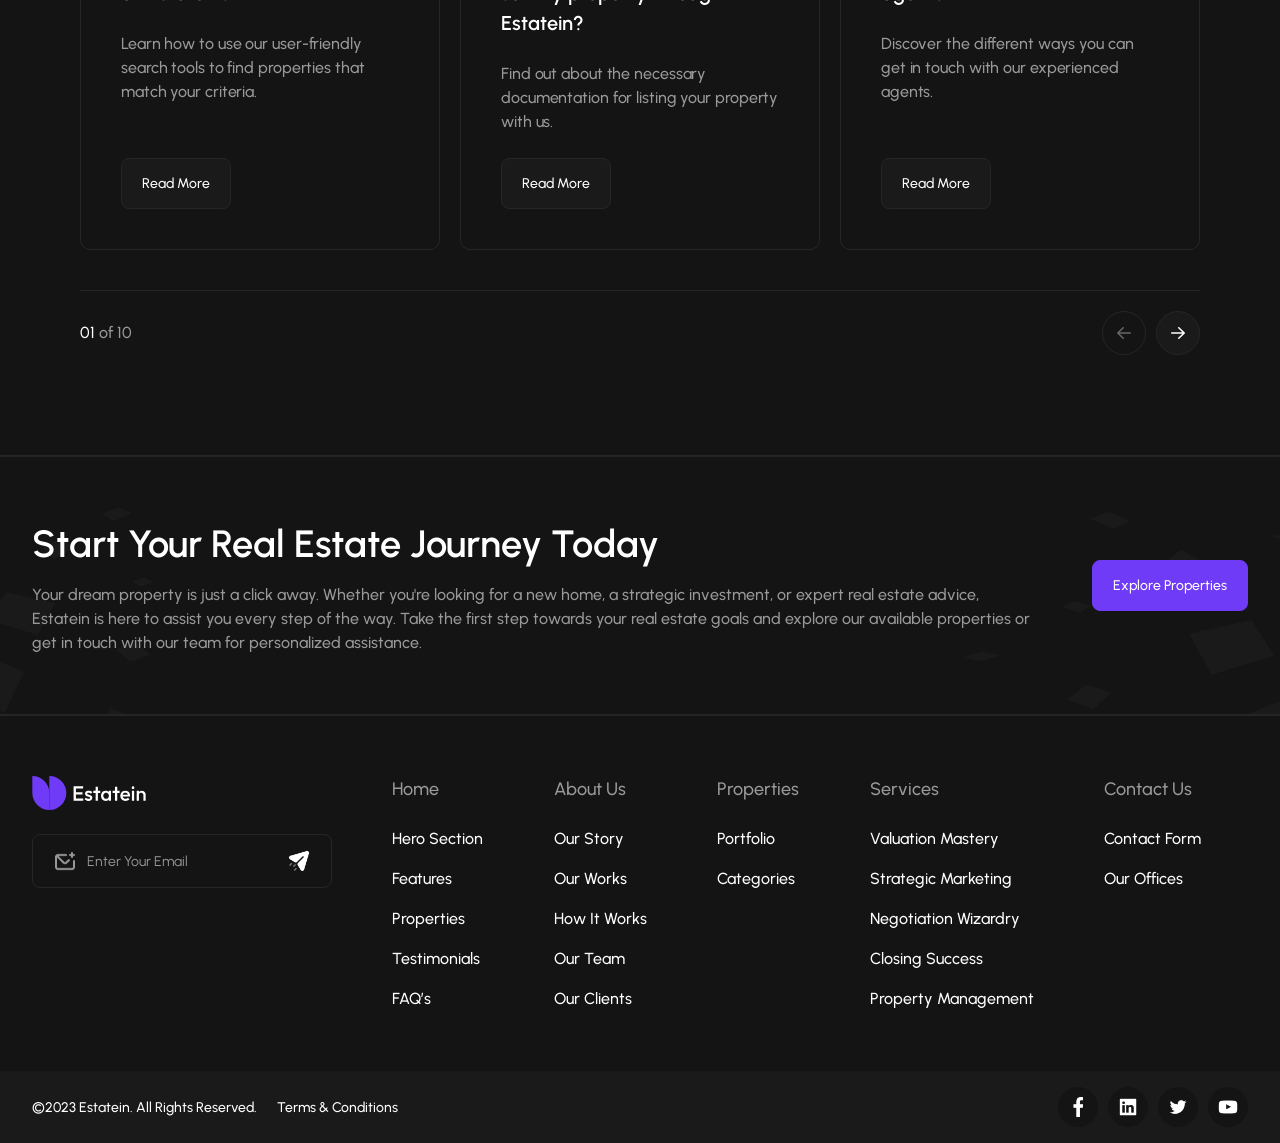
==== commit ab0f216a: "Завершена вёрстка About Us и начата страница Properties" ====
--- a/index.html
+++ b/index.html
@@ -63,6 +63,7 @@
     rel="stylesheet"
     href="./css/footer.css"
   >
+  <link rel="stylesheet" href="./css/cta.css">
   <script
     src="./js/burgerButton.js"
     defer
@@ -1284,35 +1285,35 @@
           <li>
             <a
               class="footer-link"
-              href="./about.html"
+              href="./about.html#our-journey"
             >Our Story
             </a>
           </li>
           <li>
             <a
               class="footer-link"
-              href="./about.html"
+              href="./about.html#our-achievements"
             >Our Works
             </a>
           </li>
           <li>
             <a
               class="footer-link"
-              href="./about.html"
+              href="./about.html#estatein-experience"
             >How It Works
             </a>
           </li>
           <li>
             <a
               class="footer-link"
-              href="./about.html"
+              href="./about.html#our-team"
             >Our Team
             </a>
           </li>
           <li>
             <a
               class="footer-link"
-              href="./about.html"
+              href="./about.html#our-clients"
             >Our Clients
             </a>
           </li>
--- a/css/variables.css
+++ b/css/variables.css
@@ -29,6 +29,8 @@
   --color-grey-50: #808080;
   --color-grey-60: #999999;
 
+  --color-experience-glow: rgba(112, 59, 247, 0.1);
+
   /* Colors already referenced by header.css */
   --color-surface: var(--color-grey-10);
   --color-border: var(--color-grey-15);
--- a/css/pages/home.css
+++ b/css/pages/home.css
@@ -786,68 +786,6 @@
 	outline-offset: 4px;
 }
 
-
-
-.cta {
-	margin-top: 100px;
-	border-block: 1px solid var(--color-grey-15);
-	background-color: var(--color-grey-08);
-	background-image: url("../../images/cta/cta-background.png");
-	background-position: center bottom;
-	background-size: cover;
-	background-repeat: no-repeat;
-}
-
-.cta-inner.container {
-	display: flex;
-	align-items: center;
-	justify-content: space-between;
-	gap: 100px;
-	padding-block: 100px;
-}
-
-.cta-content {
-	flex: 1;
-	min-width: 0;
-}
-
-.cta-title {
-	font-size: 48px;
-	font-weight: 600;
-	line-height: 1.5;
-}
-
-.cta-description {
-	margin-top: 14px;
-	color: var(--color-grey-60);
-	font-size: 18px;
-	font-weight: 500;
-	line-height: 1.5;
-}
-
-.cta-button {
-	display: inline-flex;
-	align-items: center;
-	justify-content: center;
-	flex-shrink: 0;
-	padding: 18px 24px;
-	border: 1px solid var(--color-purple-60);
-	border-radius: 10px;
-	color: var(--color-absolute-white);
-	background-color: var(--color-purple-60);
-	font-size: 18px;
-	font-weight: 500;
-	line-height: 1.5;
-	text-align: center;
-	text-decoration: none;
-	transition: background-color 0.2s ease, border-color 0.2s ease;
-}
-
-.cta-button:focus-visible {
-	outline: 2px solid var(--color-purple-70);
-	outline-offset: 4px;
-}
-
 @media (max-width: 1440px) {
 	.hero-content {
 		padding: 60px 60px 60px 80px;
@@ -1172,26 +1110,6 @@
 		width: 20px;
 		height: 20px;
 	}
-
-	.cta-inner.container {
-		gap: 60px;
-		padding-block: 60px;
-	}
-
-	.cta-title {
-		font-size: 38px;
-	}
-
-	.cta-description {
-		margin-top: 10px;
-		font-size: 16px;
-	}
-
-	.cta-button {
-		padding: 14px 20px;
-		border-radius: 8px;
-		font-size: 14px;
-	}
 }
 
 @media (min-width: 961px) and (max-width: 1200px) {
@@ -1351,19 +1269,6 @@
 	.faq-card {
 		padding: 30px;
 	}
-
-	.cta {
-		margin-top: 80px;
-	}
-
-	.cta-inner.container {
-		gap: 40px;
-		padding-block: 50px;
-	}
-
-	.cta-title {
-		font-size: 32px;
-	}
 }
 
 @media (max-width: 760px) {
@@ -1399,12 +1304,6 @@
 	}
 	.faq-card-item {
 		flex-basis: 100%;
-	}
-
-	.cta-inner.container {
-		flex-direction: column;
-		align-items: stretch;
-		gap: 30px;
 	}
 }
 
@@ -1714,25 +1613,6 @@
 	.faq-arrow-next {
 		order: 2;
 	}
-
-	.cta {
-		background-image: url("../../images/cta/cta-background.png"), url("../../images/cta/cta-background.png");
-		background-position: left top, right bottom;
-		background-size: 980px auto;
-	}
-
-	.cta-inner.container {
-		padding-inline: 16px;
-	}
-
-	.cta-title {
-		font-size: 28px;
-	}
-
-	.cta-description {
-		margin-top: 6px;
-		font-size: 14px;
-	}
 }
 
 @media (max-width: 360px) {
@@ -1827,11 +1707,6 @@
 	.faq-arrow:not(:disabled):hover {
 		border-color: var(--color-purple-60);
 	}
-
-	.cta-button:hover {
-		border-color: var(--color-purple-65);
-		background-color: var(--color-purple-65);
-	}
 }
 
 @media (prefers-reduced-motion: reduce) {
@@ -1856,8 +1731,4 @@
 	.faq-arrow {
 		transition: none;
 	}
-
-	.cta-button {
-		transition: none;
-	}
-}
+}
--- a/css/cta.css
+++ b/css/cta.css
@@ -0,0 +1,145 @@
+.cta {
+	margin-top: 100px;
+	border-block: 1px solid var(--color-grey-15);
+	background-color: var(--color-grey-08);
+	background-image: url("../images/cta/cta-background.png");
+	background-position: center bottom;
+	background-size: cover;
+	background-repeat: no-repeat;
+}
+
+.cta-inner.container {
+	display: flex;
+	align-items: center;
+	justify-content: space-between;
+	gap: 100px;
+	padding-block: 100px;
+}
+
+.cta-content {
+	flex: 1;
+	min-width: 0;
+}
+
+.cta-title {
+	font-size: 48px;
+	font-weight: 600;
+	line-height: 1.5;
+}
+
+.cta-description {
+	margin-top: 14px;
+	color: var(--color-grey-60);
+	font-size: 18px;
+	font-weight: 500;
+	line-height: 1.5;
+}
+
+.cta-button {
+	display: inline-flex;
+	align-items: center;
+	justify-content: center;
+	flex-shrink: 0;
+	padding: 18px 24px;
+	border: 1px solid var(--color-purple-60);
+	border-radius: 10px;
+	color: var(--color-absolute-white);
+	background-color: var(--color-purple-60);
+	font-size: 18px;
+	font-weight: 500;
+	line-height: 1.5;
+	text-align: center;
+	text-decoration: none;
+	transition: background-color 0.2s ease, border-color 0.2s ease;
+}
+
+.cta-button:focus-visible {
+	outline: 2px solid var(--color-purple-70);
+	outline-offset: 4px;
+}
+
+@media (max-width: 1440px) {
+	.cta-inner.container {
+		gap: 60px;
+		padding-block: 60px;
+	}
+
+	.cta-title {
+		font-size: 38px;
+	}
+
+	.cta-description {
+		margin-top: 10px;
+		font-size: 16px;
+	}
+
+	.cta-button {
+		padding: 14px 20px;
+		border-radius: 8px;
+		font-size: 14px;
+	}
+
+}
+
+@media (max-width: 960px) {
+	.cta {
+		margin-top: 80px;
+	}
+
+	.cta-inner.container {
+		gap: 40px;
+		padding-block: 50px;
+	}
+
+	.cta-title {
+		font-size: 32px;
+	}
+
+}
+
+@media (max-width: 760px) {
+	.cta-inner.container {
+		flex-direction: column;
+		align-items: stretch;
+		gap: 30px;
+	}
+
+}
+
+@media (max-width: 600px) {
+	.cta {
+		background-image: url("../images/cta/cta-background.png"), url("../images/cta/cta-background.png");
+		background-position: left top, right bottom;
+		background-size: 980px auto;
+	}
+
+	.cta-inner.container {
+		padding-inline: 16px;
+	}
+
+	.cta-title {
+		font-size: 28px;
+	}
+
+	.cta-description {
+		margin-top: 6px;
+		font-size: 14px;
+	}
+
+}
+
+@media (hover: hover) {
+	.cta-button:hover {
+		border-color: var(--color-purple-65);
+		background-color: var(--color-purple-65);
+	}
+
+}
+
+@media (prefers-reduced-motion: reduce) {
+	.cta-button {
+		transition: none;
+	}
+
+}
+
